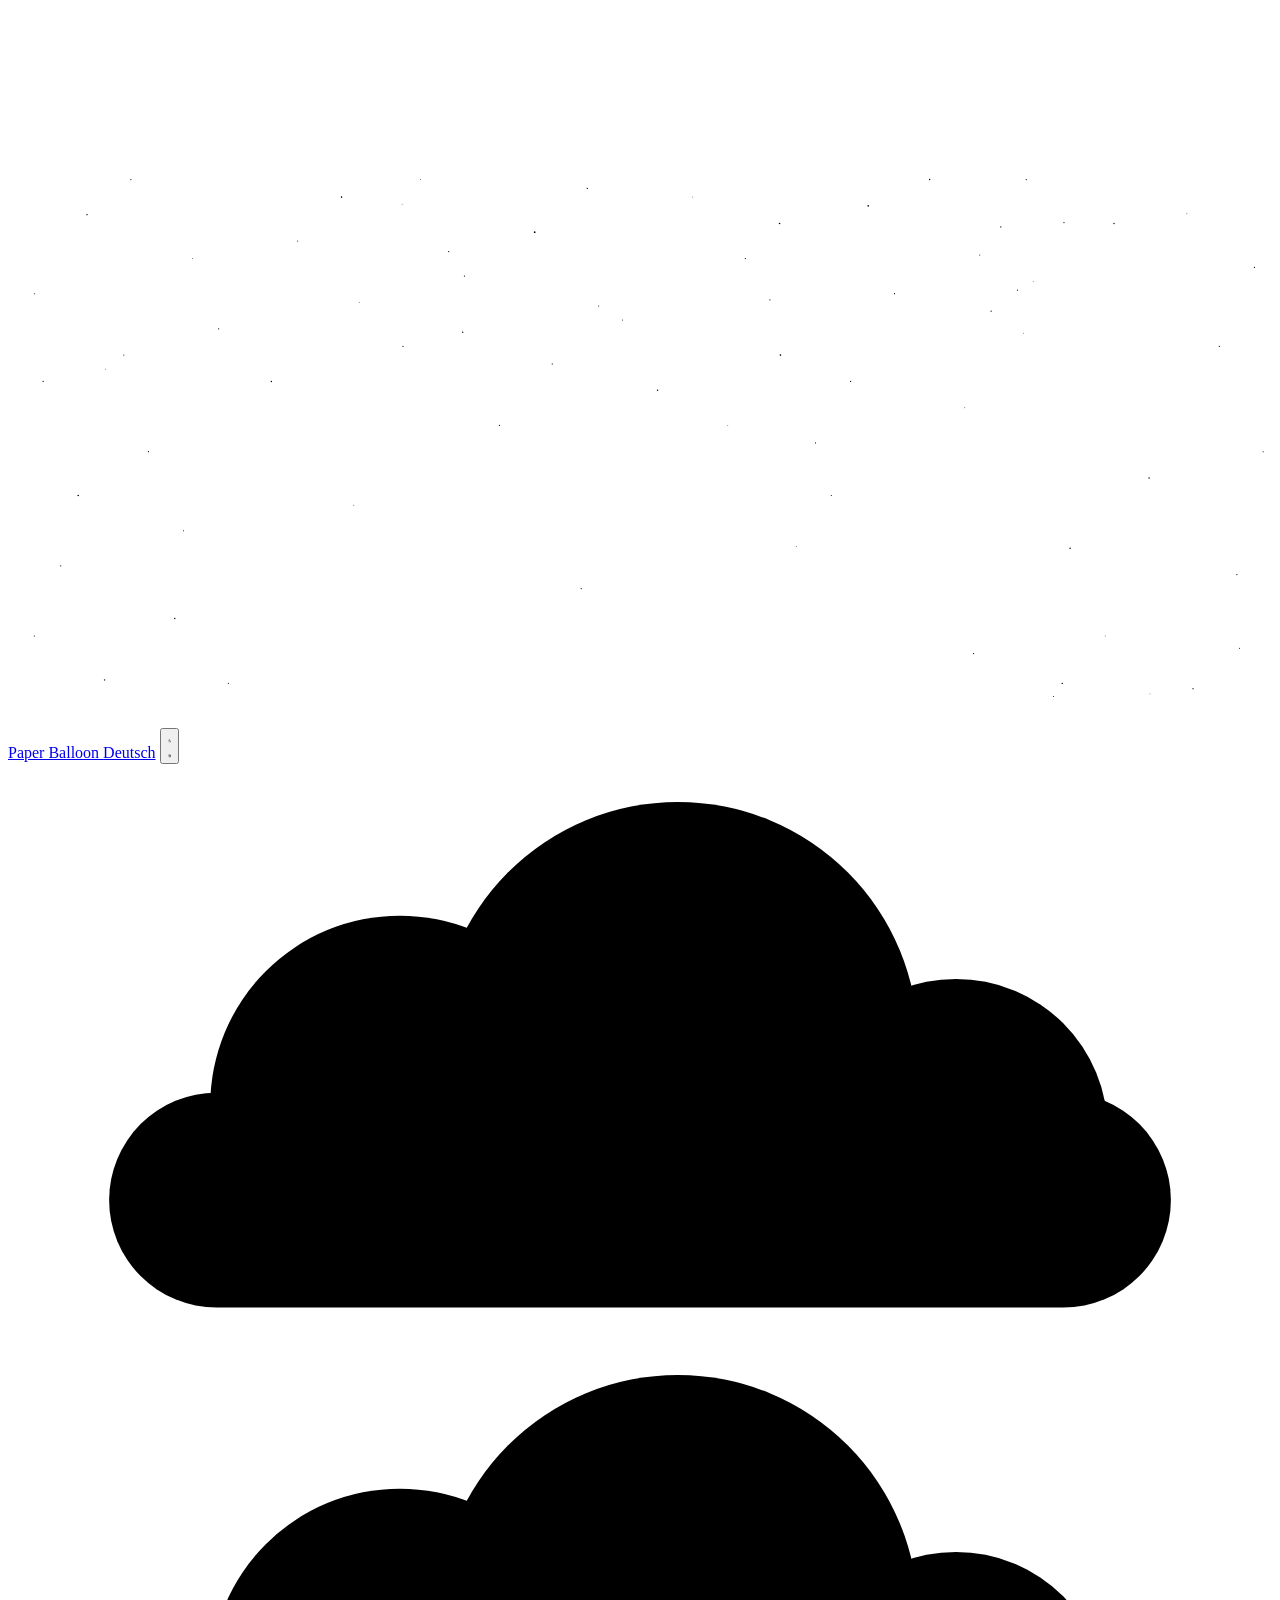
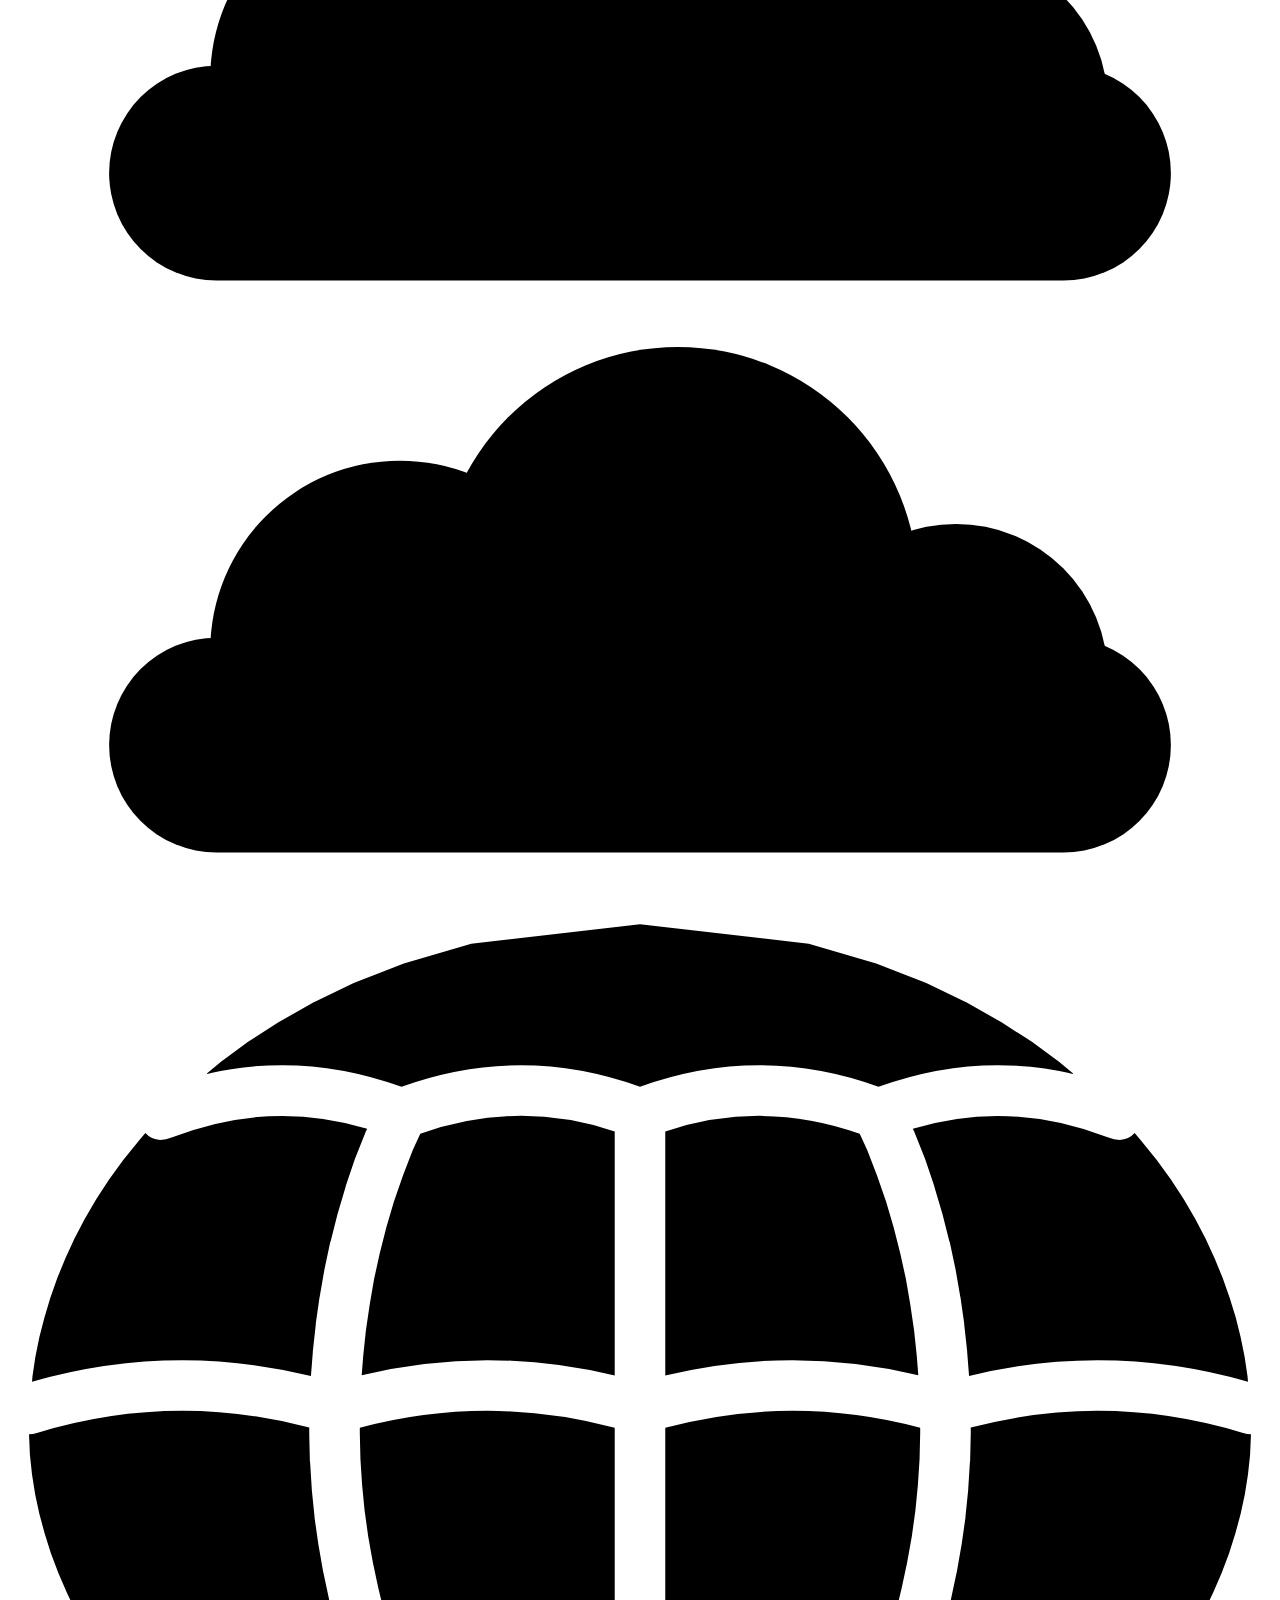
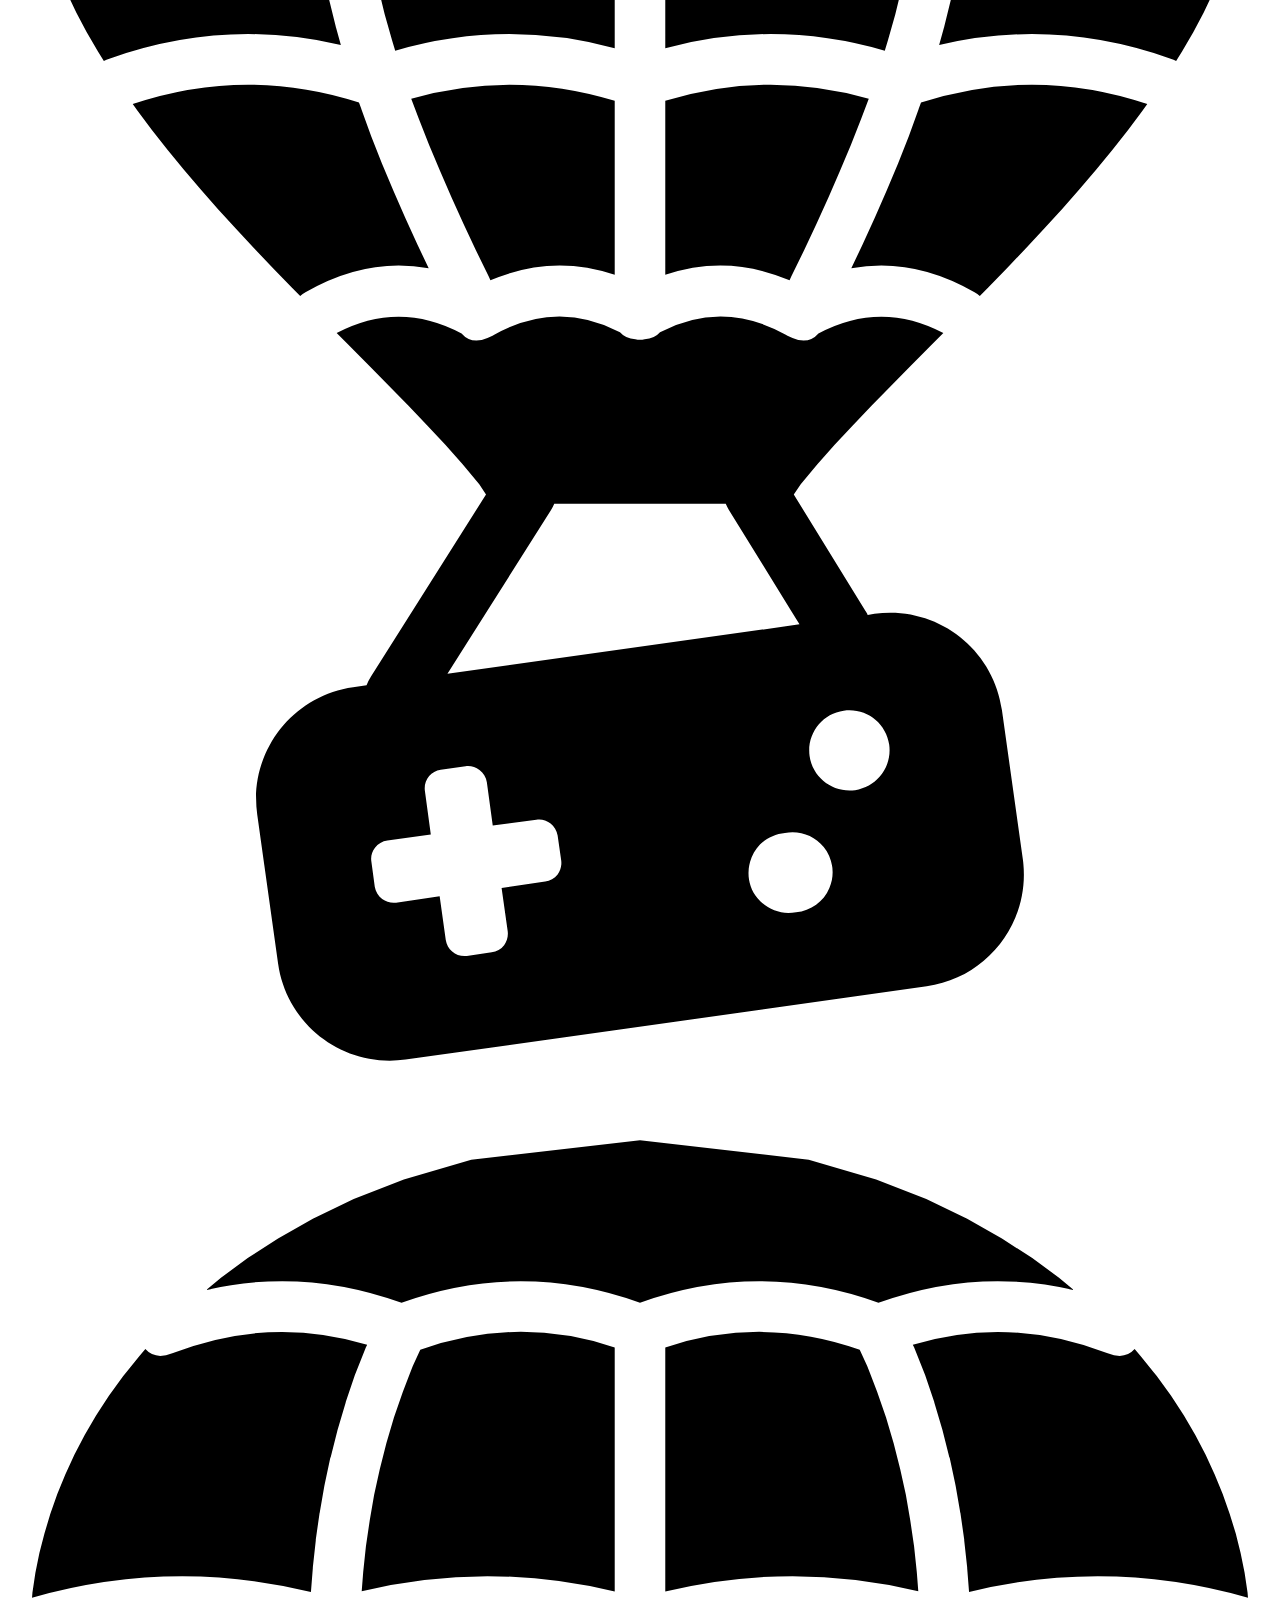
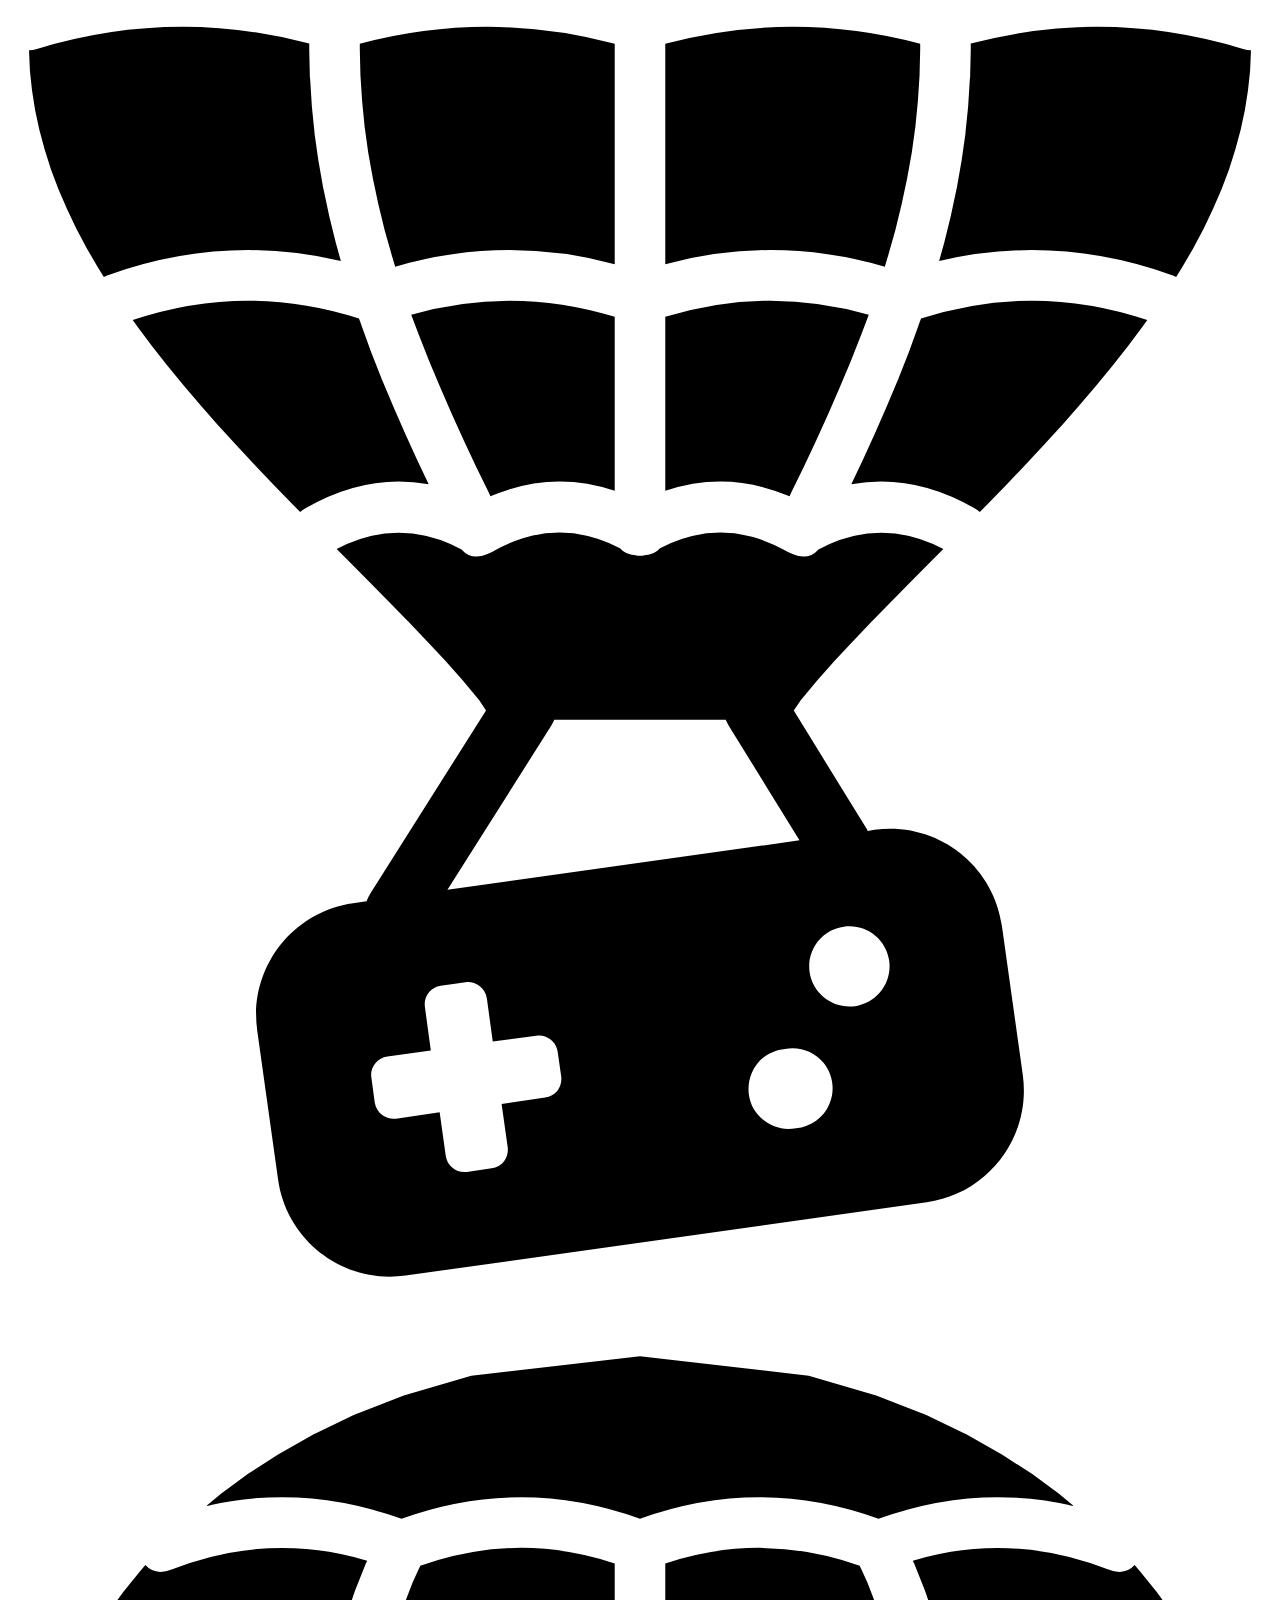
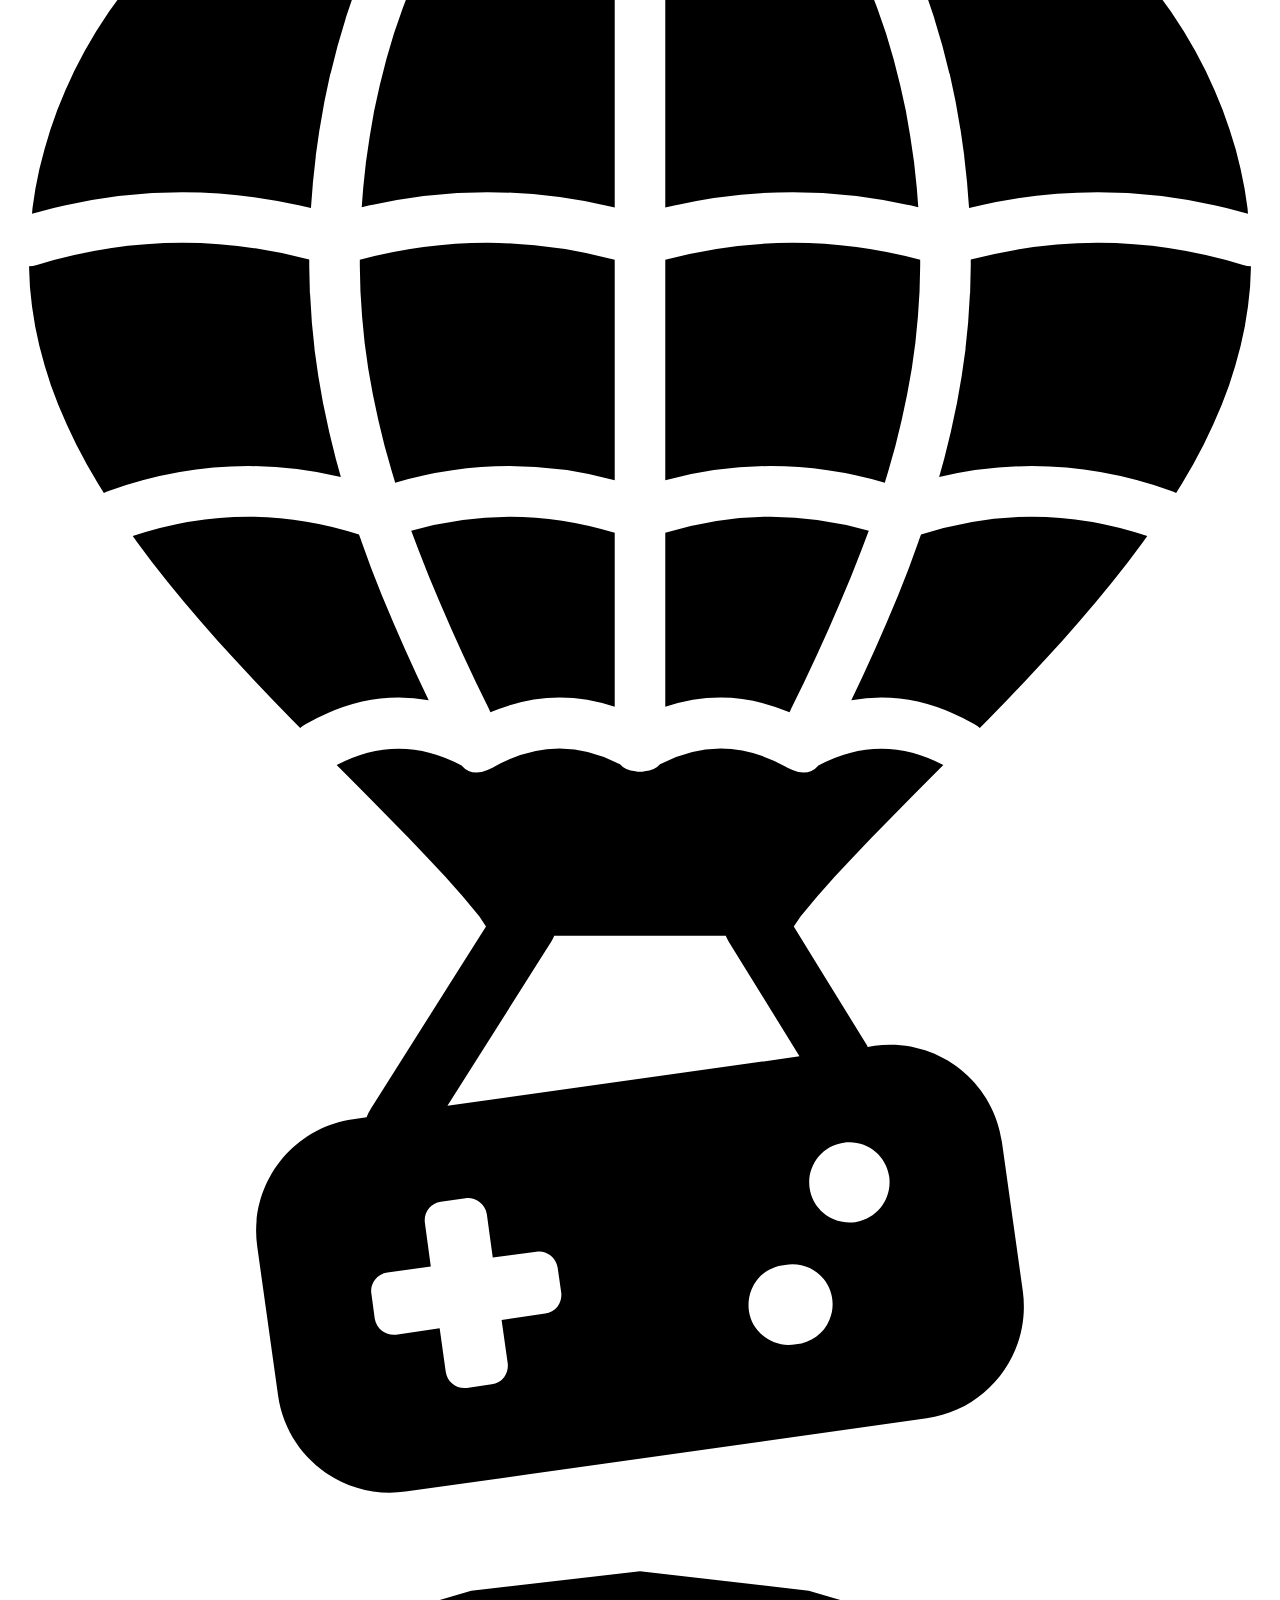
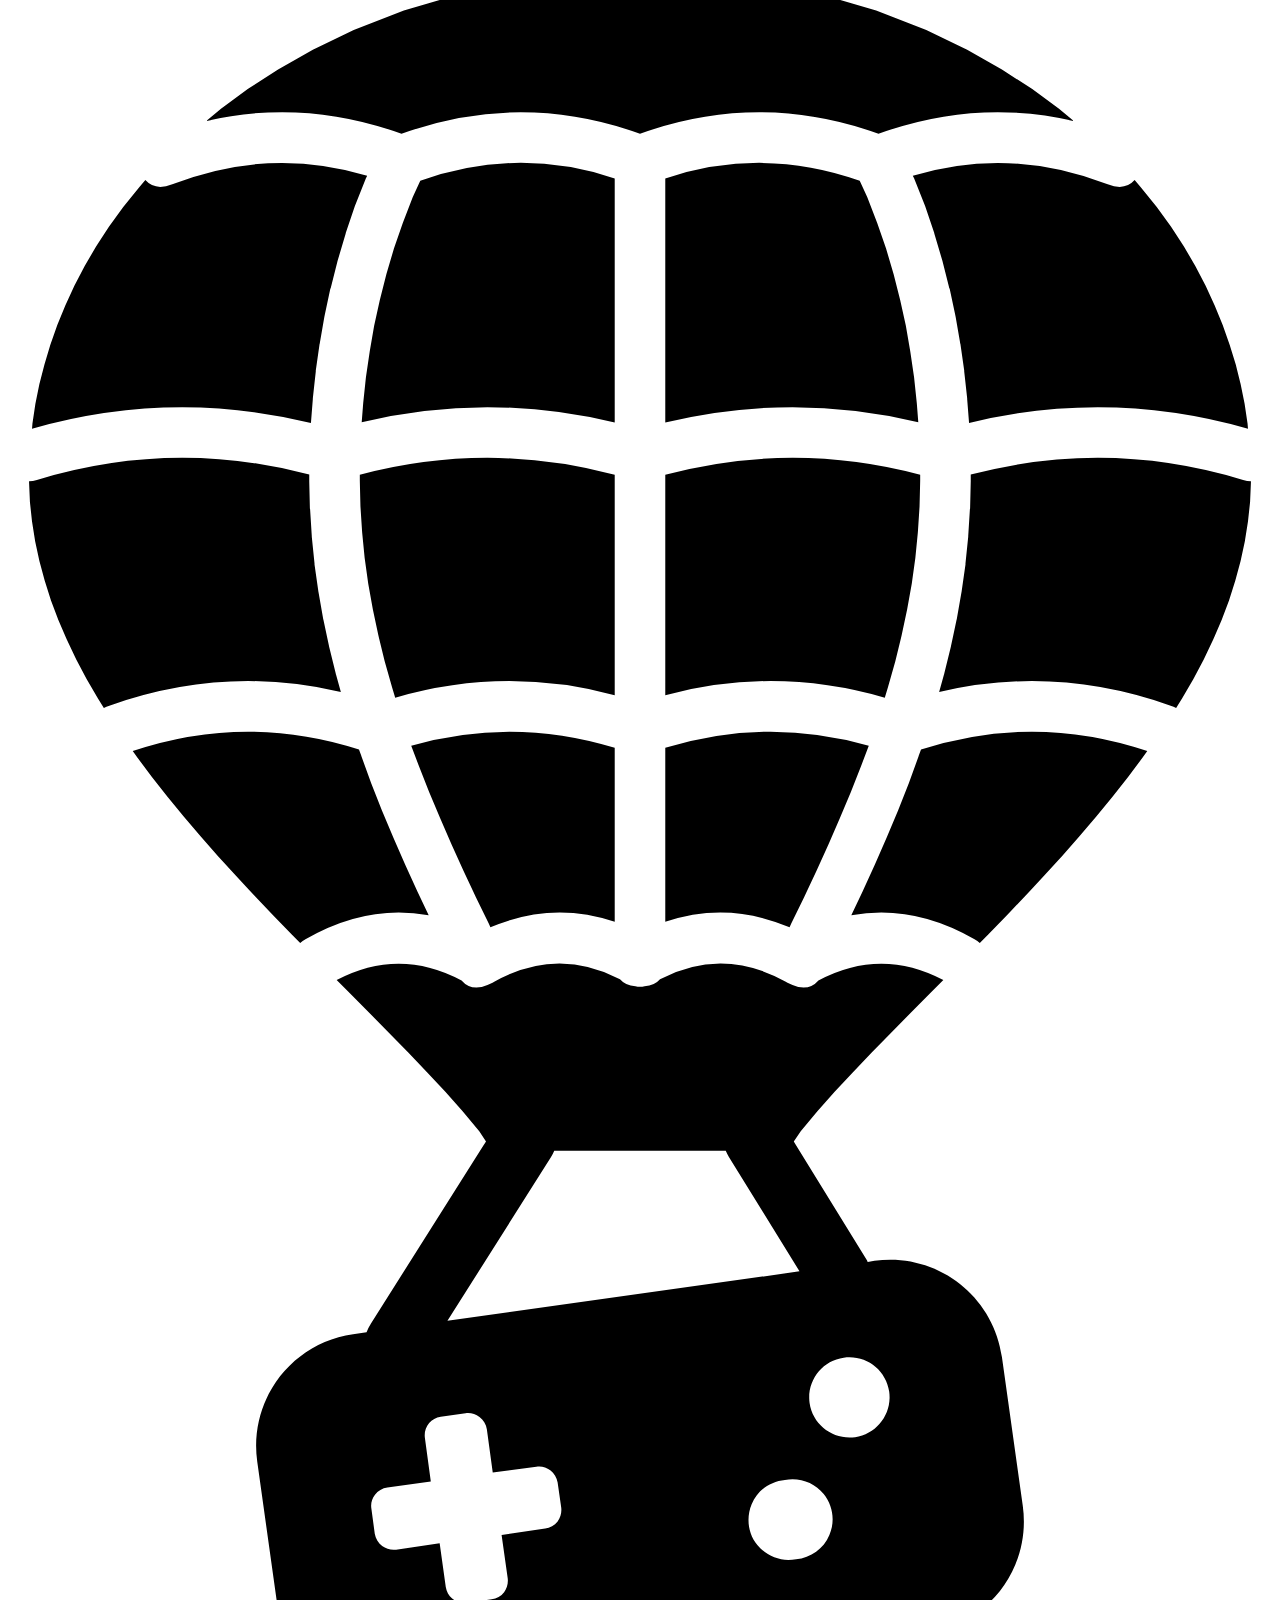
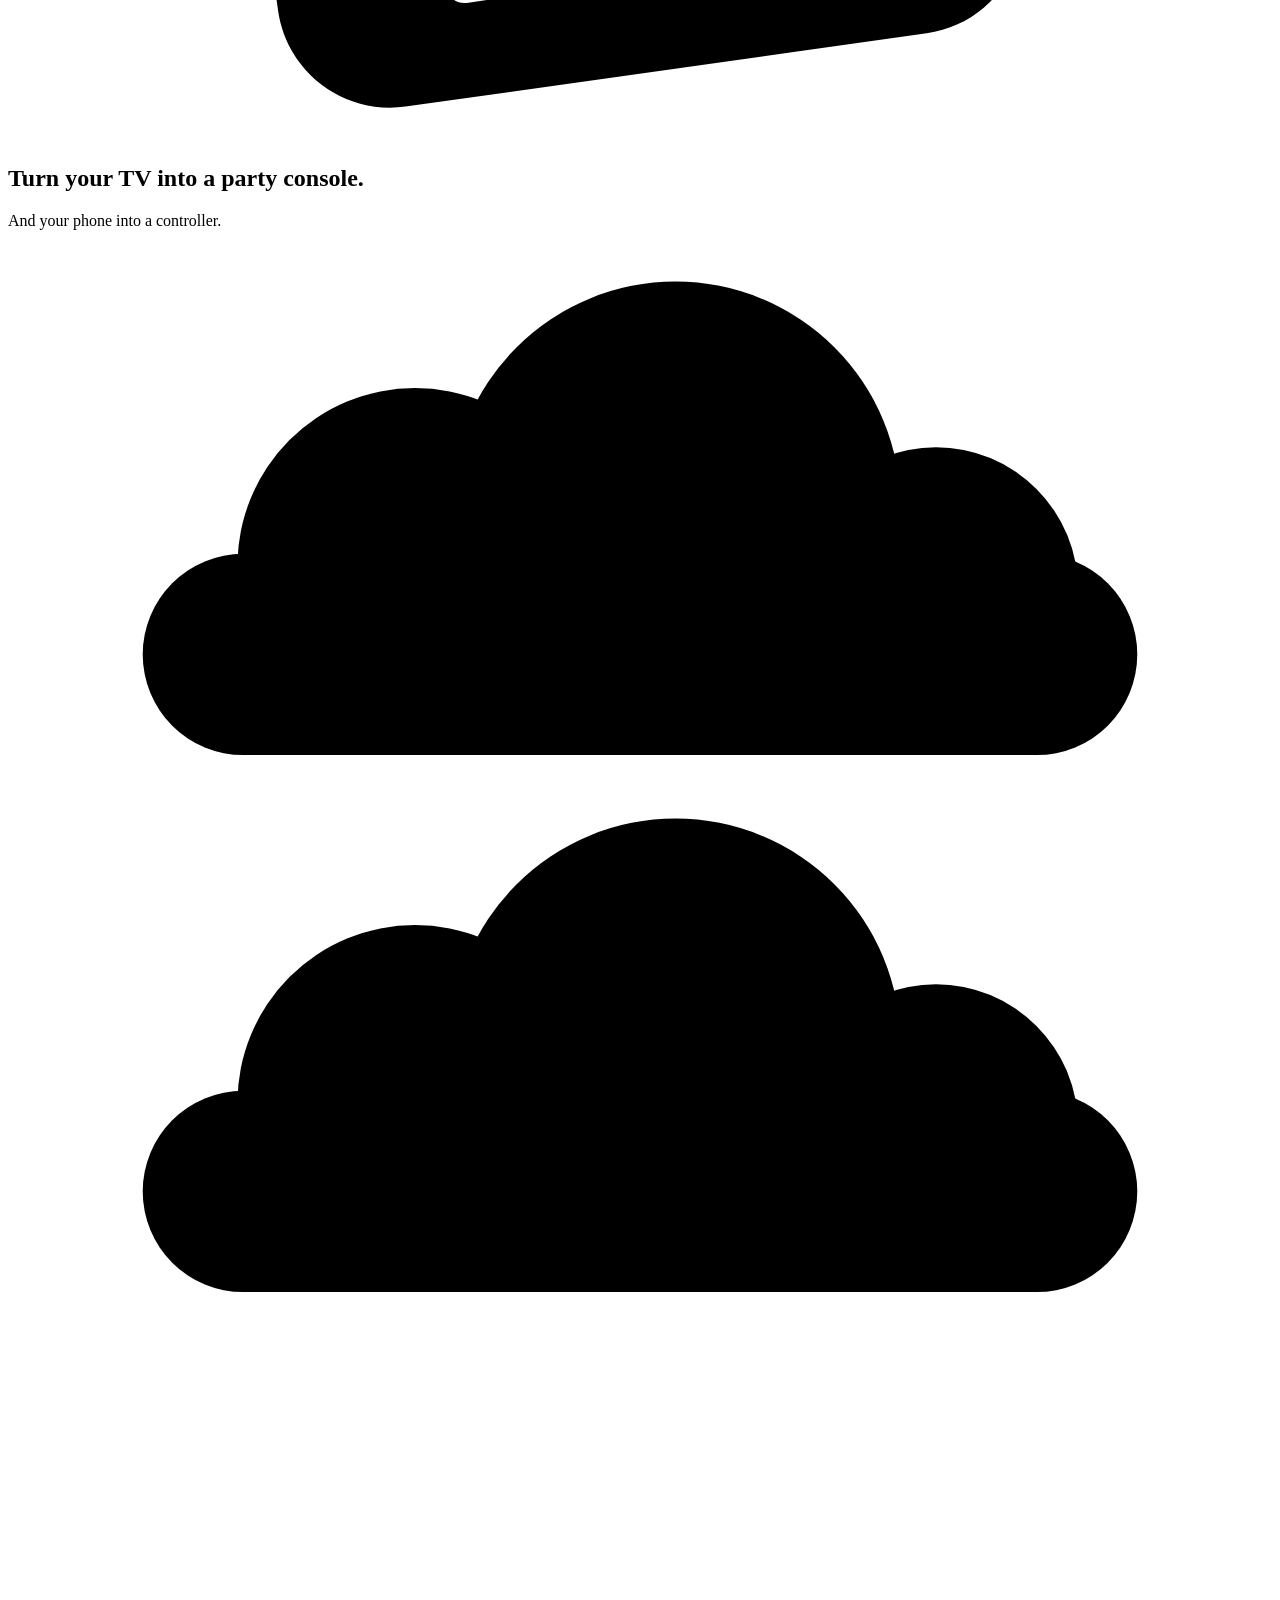
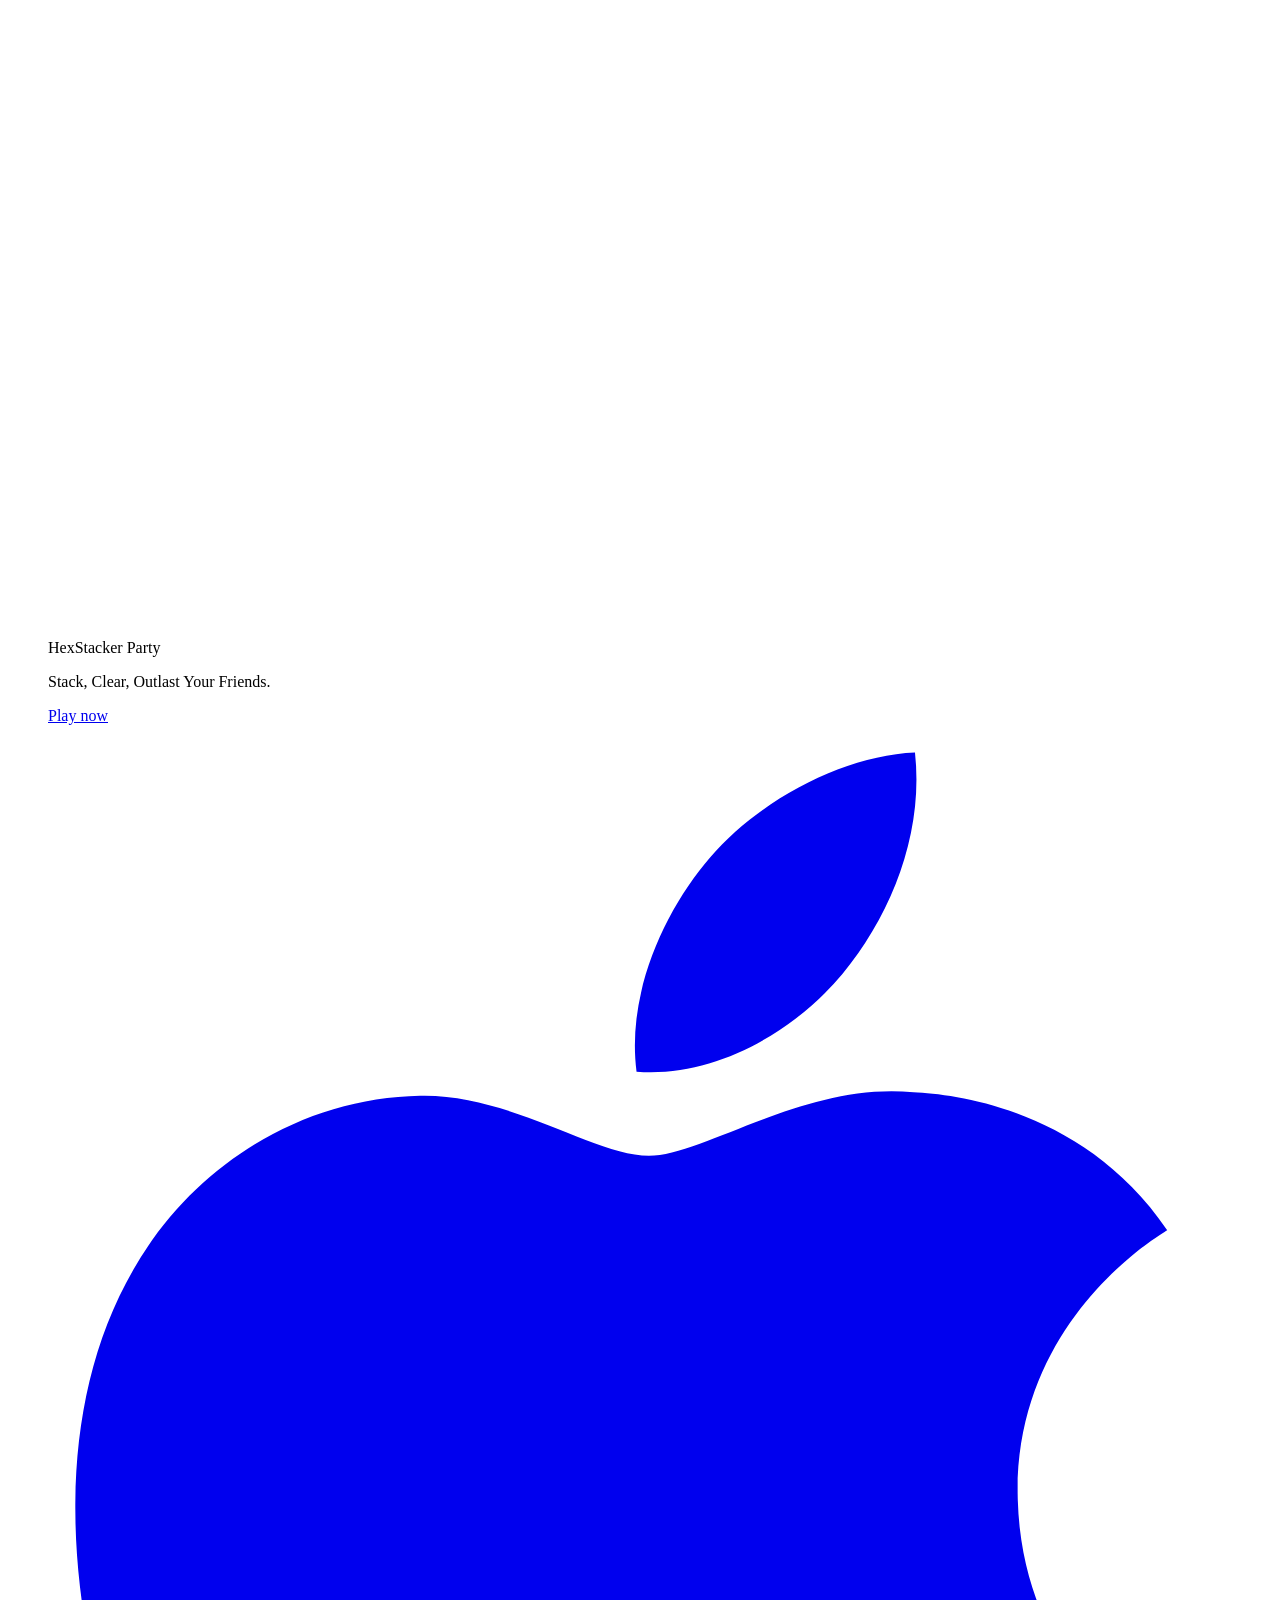
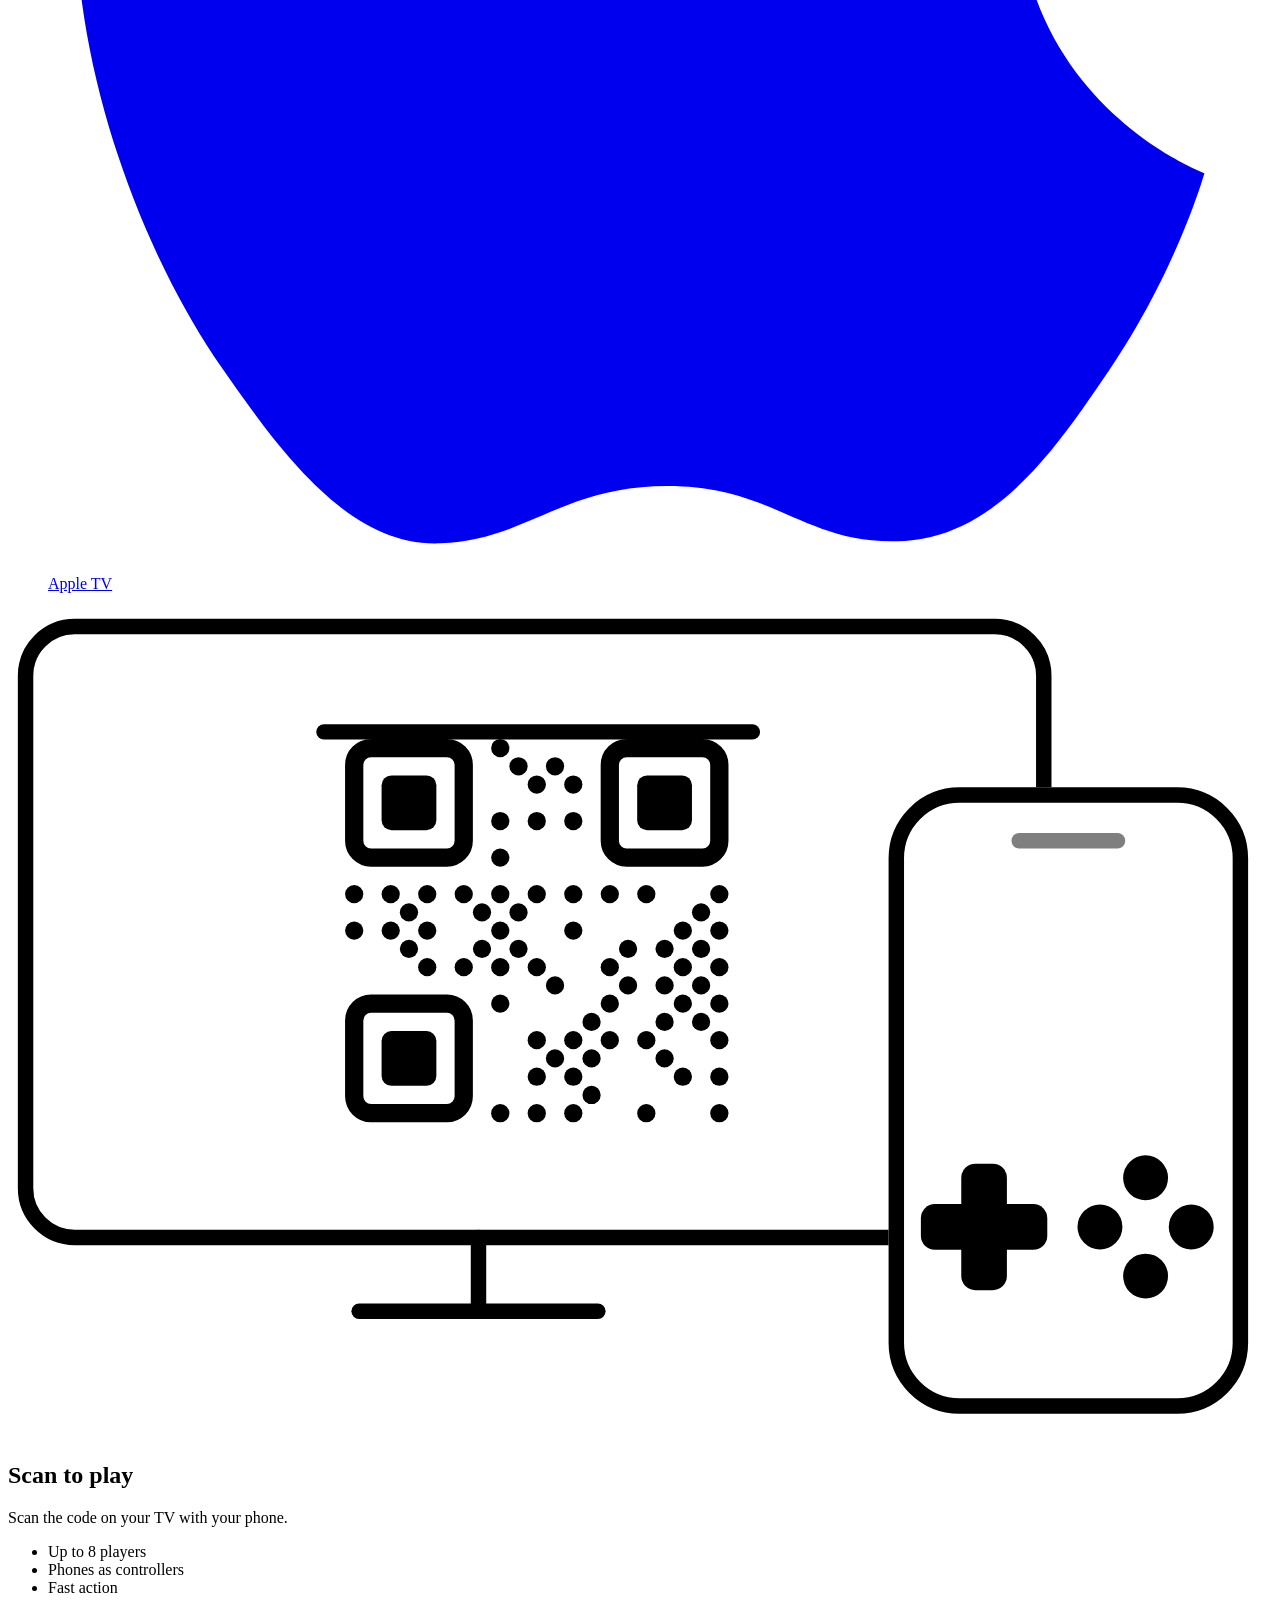
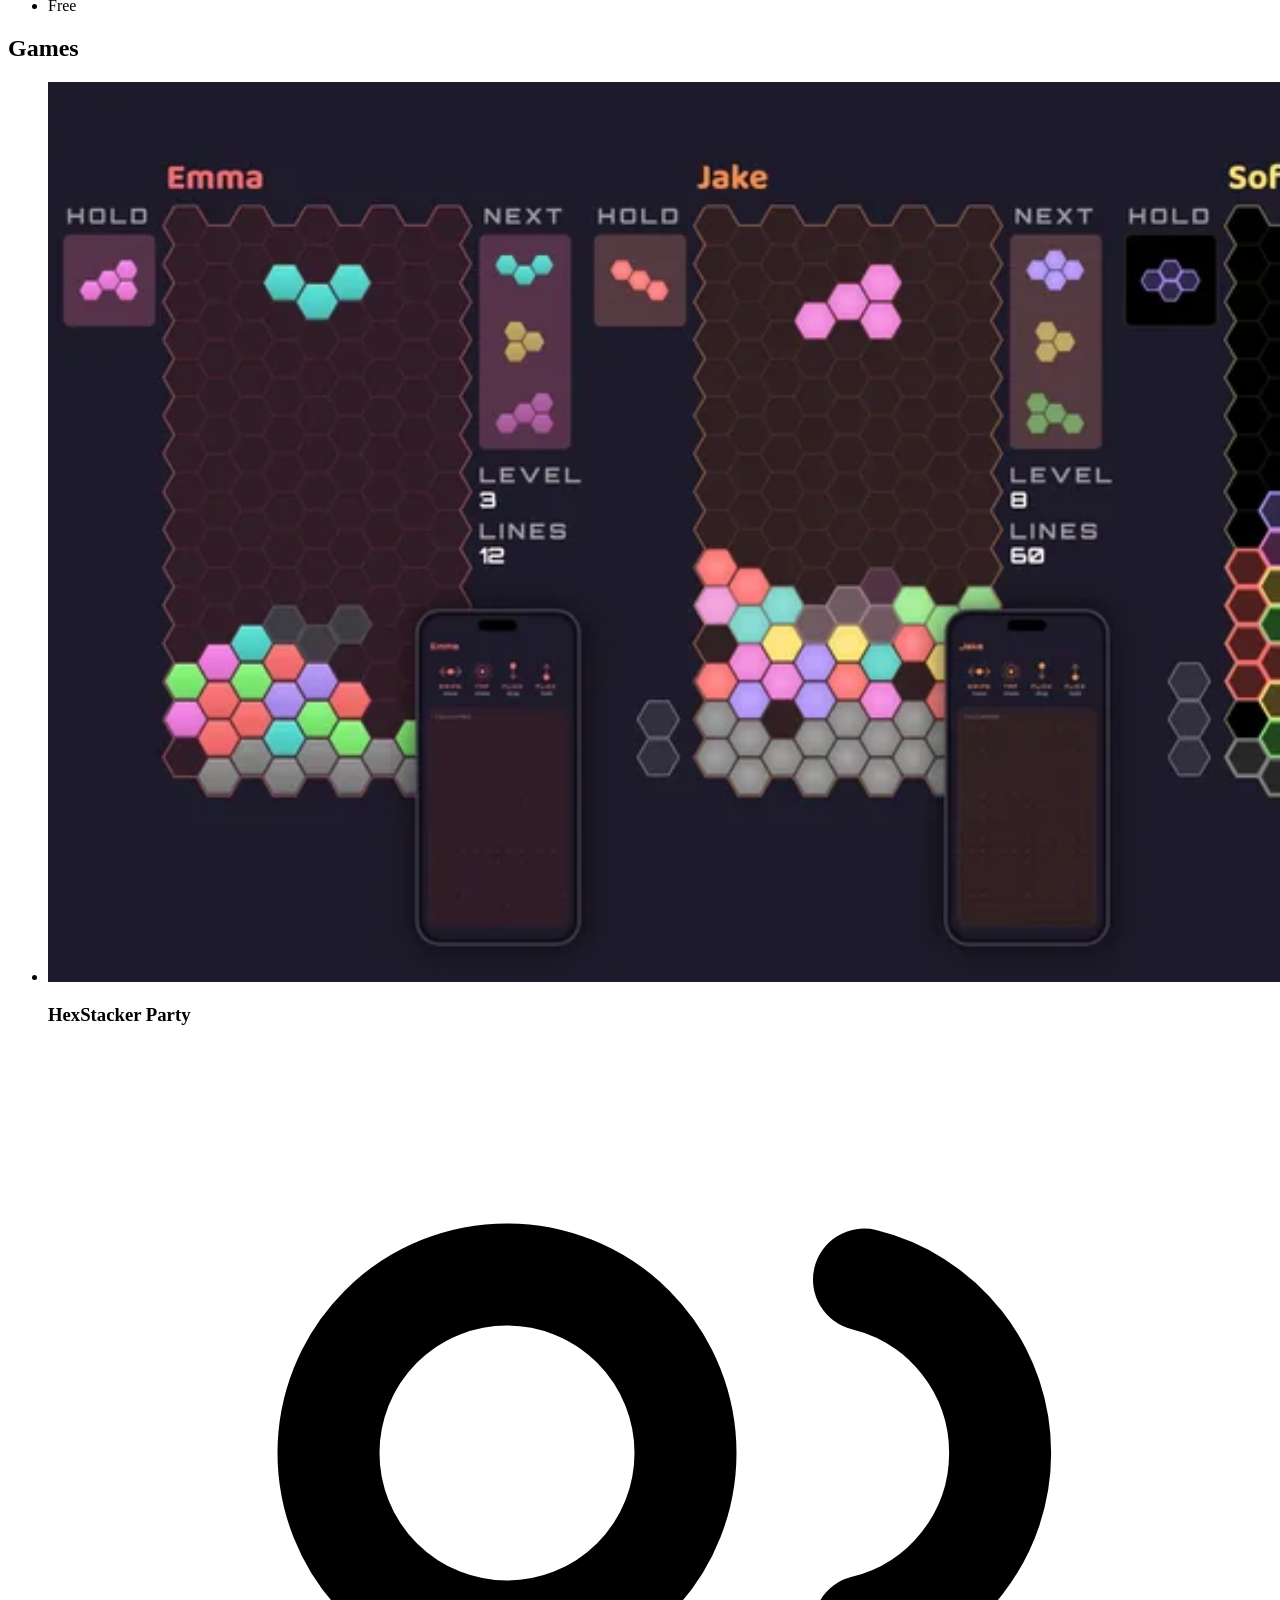
==== index.html @ db773624 "feat(tinytrack): v4 key art, icon and trailer Co-Authored-By: Claude Opus 5.5 <noreply@anthropic.com" ====
<!DOCTYPE html>
<html lang="en">
<head>
  <meta charset="UTF-8">
  <meta name="viewport" content="width=device-width, initial-scale=1.0, viewport-fit=cover">
  <meta name="theme-color" content="#E6DAF2" media="(prefers-color-scheme: light)">
  <meta name="theme-color" content="#0C0A12" media="(prefers-color-scheme: dark)">
  <title>Paper Balloon: party console for your TV</title>
  <meta name="description" content="Paper Balloon turns your TV into a party console. All you need to join is a phone: scan the code on the TV and play.">
  <link rel="canonical" href="https://paperballoon.games/">
  <link rel="alternate" hreflang="en" href="https://paperballoon.games/">
  <link rel="alternate" hreflang="de" href="https://paperballoon.games/de/">
  <link rel="alternate" hreflang="x-default" href="https://paperballoon.games/">
  <link rel="icon" href="/favicon.svg?v=6" type="image/svg+xml">
  <link rel="icon" href="/favicon.ico?v=6" sizes="16x16 32x32 48x48">
  <link rel="apple-touch-icon" href="/apple-touch-icon.png?v=6">
  <meta property="og:type" content="website">
  <meta property="og:title" content="Paper Balloon: party console for your TV">
  <meta property="og:description" content="Party games for the couch. Up to 8 phones, one TV.">
  <meta property="og:url" content="https://paperballoon.games/">
  <meta property="og:image" content="https://paperballoon.games/assets/artwork/hexstacker-16x9-v2.webp">
  <link rel="preload" href="/assets/fonts/outfit-latin-var.woff2" as="font" type="font/woff2" crossorigin>
  <link rel="stylesheet" href="/assets/theme.css?v=36">
  <link rel="stylesheet" href="/assets/site.css?v=22">
  <link rel="stylesheet" href="/assets/home.css?v=70">
  <script src="/assets/theme.js?v=15"></script>
</head>
<body>

  <section class="hero sky">
    <!-- Sky parts, used below and by the scan drawing: the balloon gradients,
         the launcher icon's balloon (favicon.svg's path, from the controller
         repo's tools/app_icon.py) and a cloud. -->
    <svg class="sky-defs" aria-hidden="true">
      <linearGradient id="g-sun" x1="0" y1="0" x2="0" y2="1"><stop class="g-sun-top" offset="0"/><stop class="g-sun-bottom" offset="1"/></linearGradient>
      <linearGradient id="g-sea" x1="0" y1="0" x2="0" y2="1"><stop class="g-sea-top" offset="0"/><stop class="g-sea-bottom" offset="1"/></linearGradient>
      <linearGradient id="g-gold" x1="0" y1="0" x2="0" y2="1"><stop class="g-gold-top" offset="0"/><stop class="g-gold-bottom" offset="1"/></linearGradient>
      <linearGradient id="g-dusk" x1="0" y1="0" x2="0" y2="1"><stop class="g-dusk-top" offset="0"/><stop class="g-dusk-bottom" offset="1"/></linearGradient>
      <symbol id="balloon" viewBox="20 6 60 86"><path d="M64.4 55.89 63.76 56.53 62.83 57.47 61.91 58.4 61 59.33 60.11 60.27 59.24 61.2 58.41 62.13 57.63 63.07 57.3 63.56 60.78 69.21Q60.79 69.24 60.81 69.27L61.13 69.22C64.06 68.81 66.77 70.85 67.18 73.78L68.17 80.85C68.58 83.78 66.54 86.49 63.61 86.9L38.87 90.38C35.94 90.79 33.23 88.75 32.82 85.82L31.83 78.75C31.42 75.82 33.46 73.11 36.38 72.7L37.02 72.61Q37.1 72.41 37.23 72.2L42.69 63.55L42.37 63.07L41.59 62.13L40.76 61.2L39.89 60.27L39 59.33L38.09 58.4L37.17 57.47L36.24 56.53L35.6 55.89Q38.56 54.33 41.53 55.91Q42 56.45 42.76 56.13Q42.84 56.1 42.92 56.06Q43 56.02 43.08 55.97Q46.07 54.31 49.05 55.85Q49.3 56.14 49.78 56.19Q50 56.24 50.22 56.19Q50.7 56.14 50.95 55.85Q53.93 54.31 56.92 55.97Q57 56.02 57.08 56.06Q57.16 56.1 57.24 56.13Q58 56.45 58.47 55.91Q61.44 54.33 64.4 55.89ZM50 8 58.01 8.93 61.21 9.87 63.59 10.8 65.53 11.73 67.18 12.67 68.62 13.6 69.89 14.53 70.59 15.11Q65.96 14.04 61.32 15.72Q55.66 13.68 50 15.72Q44.34 13.68 38.68 15.72Q34.04 14.04 29.41 15.11L30.11 14.53L31.38 13.6L32.82 12.67L34.47 11.73L36.41 10.8L38.79 9.87L41.99 8.93ZM73.48 17.92 73.78 18.27 74.53 19.2 75.21 20.13 75.82 21.07 76.36 22 76.85 22.93 77.28 23.87 77.66 24.8 77.99 25.73 78.28 26.67 78.51 27.6 78.7 28.53 78.84 29.47 78.86 29.72Q72.24 27.83 65.62 29.45L65.53 28.31Q65.53 28.29 65.53 28.27L65.39 27Q65.39 26.98 65.39 26.96L65.21 25.7Q65.2 25.68 65.2 25.66L64.98 24.39Q64.97 24.37 64.97 24.35L64.7 23.08Q64.69 23.06 64.68 23.04L64.36 21.77Q64.36 21.75 64.35 21.73L63.97 20.46Q63.97 20.43 63.96 20.41L63.53 19.14Q63.52 19.12 63.51 19.09L63.01 17.83Q63 17.8 62.98 17.77L62.95 17.71Q67.58 16.32 72.2 18.12Q73.02 18.44 73.48 17.92ZM21.14 29.72 21.16 29.47 21.3 28.53 21.49 27.6 21.73 26.67 22.01 25.73 22.34 24.8 22.72 23.87 23.15 22.93 23.64 22 24.18 21.07 24.79 20.13 25.47 19.2 26.22 18.27 26.52 17.92Q26.98 18.44 27.8 18.12Q32.42 16.32 37.05 17.71L37.02 17.77Q37 17.8 36.99 17.83L36.49 19.09Q36.48 19.12 36.47 19.14L36.04 20.41Q36.03 20.43 36.03 20.46L35.65 21.73Q35.64 21.75 35.64 21.77L35.32 23.04Q35.31 23.06 35.3 23.08L35.03 24.35Q35.03 24.37 35.02 24.39L34.8 25.66Q34.8 25.68 34.79 25.7L34.61 26.96Q34.61 26.98 34.61 27L34.47 28.27Q34.47 28.29 34.47 28.31L34.38 29.45Q27.76 27.83 21.14 29.72ZM24.81 42.87Q24.67 42.92 24.55 42.98L24.27 42.53L23.73 41.6L23.24 40.67L22.79 39.73L22.39 38.8L22.04 37.87L21.74 36.93L21.49 36L21.29 35.07L21.14 34.13L21.04 33.2L21 32.27L21 32.22Q21.18 32.21 21.37 32.15Q27.84 30.18 34.3 31.9L34.3 32.19Q34.3 32.21 34.3 32.23L34.33 33.5Q34.33 33.52 34.34 33.54L34.42 34.81Q34.42 34.83 34.42 34.85L34.55 36.12Q34.55 36.14 34.55 36.17L34.73 37.43Q34.73 37.45 34.74 37.48L34.96 38.74Q34.96 38.76 34.97 38.78L35.24 40.05Q35.24 40.07 35.25 40.09L35.56 41.35Q35.56 41.37 35.57 41.39L35.8 42.22Q30.3 40.92 24.81 42.87ZM79 32.22 79 32.27 78.96 33.2 78.86 34.13 78.71 35.07 78.51 36 78.26 36.93 77.96 37.87 77.61 38.8 77.21 39.73 76.76 40.67 76.27 41.6 75.73 42.53 75.45 42.98Q75.33 42.92 75.19 42.87Q69.7 40.92 64.2 42.22L64.43 41.39Q64.44 41.37 64.44 41.35L64.75 40.09Q64.76 40.07 64.76 40.05L65.03 38.78Q65.04 38.76 65.04 38.74L65.26 37.48Q65.27 37.45 65.27 37.43L65.45 36.17Q65.45 36.14 65.45 36.12L65.58 34.85Q65.58 34.83 65.58 34.81L65.66 33.54Q65.67 33.52 65.67 33.5L65.7 32.23Q65.7 32.21 65.7 32.19L65.7 31.9Q72.16 30.18 78.63 32.15Q78.82 32.21 79 32.22ZM39.57 17.95Q44.18 16.31 48.8 17.84V29.43Q42.8 27.98 36.79 29.41L36.86 28.51L36.99 27.28L37.17 26.06L37.38 24.83L37.65 23.61L37.96 22.39L38.32 21.17L38.74 19.95L39.21 18.73ZM51.2 17.84Q55.82 16.31 60.43 17.95L60.79 18.73L61.26 19.95L61.68 21.17L62.04 22.39L62.35 23.61L62.62 24.83L62.83 26.06L63.01 27.28L63.14 28.51L63.21 29.41Q57.2 27.98 51.2 29.43ZM63.3 31.91 63.3 32.19 63.27 33.41 63.19 34.63 63.07 35.86 62.9 37.08 62.68 38.3 62.42 39.53 62.12 40.76 61.77 41.99 61.62 42.49Q56.41 40.97 51.2 42.37V31.91Q57.25 30.3 63.3 31.91ZM38.38 42.49 38.23 41.99 37.88 40.76 37.58 39.53 37.32 38.3 37.1 37.08 36.93 35.86 36.81 34.63 36.73 33.41 36.7 32.19 36.7 31.91Q42.75 30.3 48.8 31.91V42.37Q43.59 40.97 38.38 42.49ZM57.57 69.72 54.22 64.29Q54.13 64.14 54.07 64H45.93Q45.87 64.15 45.77 64.3L40.86 72.07L57.57 69.72ZM74.08 45.02 73.86 45.33 73.16 46.27 72.42 47.2 71.66 48.13 70.86 49.07 70.04 50 69.19 50.93 68.32 51.87 67.43 52.8 66.53 53.73 66.13 54.13Q66.02 54.04 65.88 53.96Q62.96 52.28 60.03 52.82L60.56 51.7L61.15 50.41L61.71 49.13L62.25 47.84L62.76 46.55L63.22 45.28Q63.23 45.27 63.23 45.25L63.34 44.95Q68.71 43.22 74.08 45.02ZM34.12 53.96Q33.98 54.04 33.87 54.13L33.47 53.73L32.57 52.8L31.68 51.87L30.81 50.93L29.96 50L29.14 49.07L28.34 48.13L27.58 47.2L26.84 46.27L26.14 45.33L25.92 45.02Q31.29 43.22 36.66 44.95L36.77 45.25Q36.77 45.27 36.78 45.28L37.24 46.55L37.75 47.84L38.29 49.13L38.85 50.41L39.44 51.7L39.97 52.82Q37.04 52.28 34.12 53.96ZM48.8 53.13Q45.85 52.13 42.9 53.39L42.82 53.21L42.21 51.96L41.62 50.7L41.05 49.45L40.51 48.2L39.99 46.96L39.5 45.72L39.14 44.77Q43.97 43.39 48.8 44.87ZM60.86 44.77 60.5 45.72 60.01 46.96 59.49 48.2 58.95 49.45 58.38 50.7 57.79 51.96 57.18 53.21 57.1 53.39Q54.15 52.13 51.2 53.13V44.87Q56.03 43.39 60.86 44.77ZM40.54 76.62C40.05 76.69 39.72 77.14 39.79 77.63L40.07 79.69L38.01 79.98C37.77 80.01 37.56 80.14 37.42 80.33C37.27 80.52 37.21 80.75 37.25 80.99L37.41 82.17C37.45 82.4 37.57 82.61 37.76 82.76C37.95 82.9 38.19 82.96 38.42 82.93L40.49 82.63L40.78 84.7C40.85 85.18 41.3 85.52 41.78 85.46L42.96 85.29C43.19 85.26 43.41 85.14 43.55 84.95C43.69 84.76 43.75 84.52 43.72 84.29L43.43 82.23L45.5 81.93C45.73 81.9 45.94 81.78 46.09 81.59C46.23 81.4 46.29 81.16 46.26 80.93L46.09 79.74C46.05 79.51 45.93 79.3 45.74 79.16C45.55 79.01 45.31 78.95 45.08 78.99L43.01 79.27L42.73 77.22C42.7 76.98 42.57 76.77 42.38 76.63C42.19 76.48 41.95 76.42 41.72 76.45ZM56.88 79.62C56.18 79.68 55.57 80.13 55.3 80.77C55.03 81.42 55.13 82.17 55.57 82.71C56.02 83.26 56.72 83.52 57.41 83.38C58.11 83.32 58.72 82.88 58.99 82.23C59.27 81.58 59.16 80.84 58.72 80.29C58.28 79.74 57.57 79.49 56.88 79.62ZM59.67 73.82C58.63 73.96 57.91 74.93 58.05 75.97C58.2 77.01 59.16 77.73 60.21 77.59C61.25 77.44 61.97 76.48 61.83 75.44C61.68 74.39 60.72 73.67 59.67 73.82Z"/></symbol>
      <symbol id="cloud" viewBox="0 0 200 90" overflow="visible"><rect x="16" y="52" width="168" height="34" rx="17"/><circle cx="62" cy="54" r="30"/><circle cx="106" cy="44" r="38"/><circle cx="150" cy="58" r="24"/></symbol>
    </svg>
    <div class="stars-plane" aria-hidden="true"><svg class="stars" viewBox="0 0 1440 640" preserveAspectRatio="xMidYMid slice" aria-hidden="true"><g class="stars__field"><circle cx="520" cy="130" r="0.7"/><circle cx="1380" cy="210" r="0.7"/><circle cx="60" cy="460" r="0.7"/><circle cx="1350" cy="600" r="0.7"/><circle cx="210" cy="110" r="0.5"/><circle cx="450" cy="210" r="0.7"/><circle cx="780" cy="40" r="0.5"/><circle cx="1010" cy="150" r="0.7"/><circle cx="1160" cy="20" r="0.7"/><circle cx="200" cy="420" r="0.6"/><circle cx="620" cy="230" r="0.6"/><circle cx="673" cy="164" r="0.6"/><circle cx="1203" cy="69" r="0.7"/><circle cx="502" cy="102" r="0.7"/><circle cx="1301" cy="606" r="0.5"/><circle cx="1150" cy="146" r="0.6"/><circle cx="1157" cy="195" r="0.5"/><circle cx="1131" cy="74" r="0.7"/><circle cx="653" cy="486" r="0.7"/><circle cx="240" cy="190" r="0.7"/><circle cx="1120" cy="170" r="0.7"/><circle cx="160" cy="330" r="0.7"/><circle cx="1400" cy="470" r="0.7"/><circle cx="30" cy="150" r="0.6"/><circle cx="470" cy="20" r="0.5"/><circle cx="700" cy="180" r="0.6"/><circle cx="1250" cy="540" r="0.5"/><circle cx="1100" cy="560" r="0.7"/><circle cx="960" cy="250" r="0.7"/><circle cx="1343" cy="59" r="0.5"/><circle cx="449" cy="48" r="0.5"/><circle cx="1191" cy="609" r="0.6"/><circle cx="868" cy="157" r="0.7"/><circle cx="132" cy="220" r="0.6"/><circle cx="938" cy="380" r="0.6"/><circle cx="840" cy="110" r="0.7"/><circle cx="140" cy="20" r="0.7"/><circle cx="330" cy="90" r="0.6"/><circle cx="560" cy="300" r="0.7"/><circle cx="920" cy="320" r="0.6"/><circle cx="1090" cy="280" r="0.5"/><circle cx="40" cy="250" r="0.7"/><circle cx="1430" cy="330" r="0.6"/><circle cx="30" cy="540" r="0.7"/><circle cx="400" cy="160" r="0.5"/><circle cx="820" cy="300" r="0.5"/><circle cx="1107" cy="106" r="0.6"/><circle cx="898" cy="438" r="0.5"/><circle cx="1168" cy="136" r="0.5"/><circle cx="111" cy="236" r="0.5"/><circle cx="251" cy="594" r="0.6"/><circle cx="394" cy="391" r="0.5"/><circle cx="1403" cy="554" r="0.6"/><circle cx="518" cy="194" r="0.8"/><g class="stars__twinkle"><circle cx="90" cy="60" r="0.8"/><circle cx="980" cy="50" r="0.9"/><circle cx="600" cy="80" r="1"/><circle cx="1210" cy="440" r="0.8"/><circle cx="190" cy="520" r="0.8"/><circle cx="660" cy="30" r="0.8"/><circle cx="300" cy="250" r="0.8"/><circle cx="880" cy="220" r="0.9"/><circle cx="1050" cy="20" r="0.8"/><circle cx="1420" cy="120" r="0.8"/><circle cx="80" cy="380" r="0.9"/><circle cx="879" cy="70" r="0.9"/><circle cx="1201" cy="594" r="0.8"/><circle cx="380" cy="40" r="0.9"/><circle cx="1260" cy="70" r="0.8"/><circle cx="1300" cy="360" r="0.8"/><circle cx="110" cy="590" r="0.8"/><circle cx="740" cy="260" r="0.8"/></g></g></svg></div>
    <span class="shooting-star" aria-hidden="true"></span>
    <div class="wrap">
      <header class="topbar">
        <a class="brand" href="/">
          Paper Balloon
        </a>
        <a class="topbar__lang" href="/de/" data-lang-set="de" hreflang="de" lang="de">Deutsch</a>
        <button class="icon-btn theme-toggle" type="button" aria-label="Dark mode">
          <svg class="theme-toggle__moon" viewBox="0 0 24 24" fill="none" stroke="currentColor" stroke-width="2" stroke-linecap="round" stroke-linejoin="round" aria-hidden="true"><path d="M21 12.8A8.5 8.5 0 1 1 11.2 3a6.6 6.6 0 0 0 9.8 9.8Z"/></svg>
          <svg class="theme-toggle__sun" viewBox="0 0 24 24" fill="none" stroke="currentColor" stroke-width="2" stroke-linecap="round" aria-hidden="true"><circle cx="12" cy="12" r="4.4"/><path d="M12 2.5v2.2M12 19.3v2.2M2.5 12h2.2M19.3 12h2.2M5.3 5.3l1.6 1.6M17.1 17.1l1.6 1.6M18.7 5.3l-1.6 1.6M6.9 17.1l-1.6 1.6"/></svg>
        </button>
      </header>

      <!-- Offered to visitors whose browser prefers German, or who last chose
           German. Suggests, never redirects; dismissing it or choosing English
           (saved in localStorage) hides it. -->
      <aside class="langbar" id="langbar" lang="de" hidden>
        <svg class="langbar__globe" viewBox="0 0 24 24" fill="none" stroke="currentColor" stroke-width="2" stroke-linecap="round" stroke-linejoin="round" aria-hidden="true"><circle cx="12" cy="12" r="9.5"/><path d="M2.5 12h19"/><path d="M12 2.5c2.6 2.6 3.9 5.8 3.9 9.5s-1.3 6.9-3.9 9.5c-2.6-2.6-3.9-5.8-3.9-9.5s1.3-6.9 3.9-9.5z"/></svg>
        <span class="langbar__text">Diese Seite gibt es auch auf Deutsch.</span>
        <a class="btn btn--ghost langbar__accept" href="/de/" data-lang-set="de">Auf Deutsch anzeigen</a>
        <button class="icon-btn langbar__dismiss" type="button" aria-label="Schließen">
          <svg viewBox="0 0 24 24" fill="none" stroke="currentColor" stroke-width="2.4" stroke-linecap="round" aria-hidden="true"><path d="M6 6l12 12M18 6L6 18"/></svg>
        </button>
      </aside>

      <div class="hero__grid">
        <div class="hero__copy">
          <div class="sky-layer sky-layer--clouds">
            <div class="drift cloud cloud--1" aria-hidden="true"><svg viewBox="0 0 200 90"><use href="#cloud"/></svg></div>
            <div class="drift cloud cloud--2" aria-hidden="true"><svg viewBox="0 0 200 90"><use href="#cloud"/></svg></div>
            <div class="drift cloud cloud--3" aria-hidden="true"><svg viewBox="0 0 200 90"><use href="#cloud"/></svg></div>
          </div>
          <div class="sky-layer sky-layer--far">
            <div class="drift balloon balloon--gold" aria-hidden="true"><svg viewBox="20 6 60 86"><use href="#balloon" x="20" y="6" width="60" height="86"/></svg></div>
            <div class="drift balloon balloon--dusk" aria-hidden="true"><svg viewBox="20 6 60 86"><use href="#balloon" x="20" y="6" width="60" height="86"/></svg></div>
          </div>
          <div class="sky-layer sky-layer--near">
            <div class="drift balloon balloon--sun" aria-hidden="true"><svg viewBox="20 6 60 86"><use href="#balloon" x="20" y="6" width="60" height="86"/></svg></div>
            <div class="drift balloon balloon--sea" aria-hidden="true"><svg viewBox="20 6 60 86"><use href="#balloon" x="20" y="6" width="60" height="86"/></svg></div>
          </div>
          <h1>Turn your TV into <span>a party console.</span></h1>
          <p class="hero__lead">And your phone into a controller.</p>
        </div>
        <figure class="feature">
          <div class="tv">
            <div class="tv__screen">
              <div class="drift cloud cloud--4" aria-hidden="true"><svg viewBox="0 0 200 90"><use href="#cloud"/></svg></div>
              <div class="drift cloud cloud--5" aria-hidden="true"><svg viewBox="0 0 200 90"><use href="#cloud"/></svg></div>
              <img class="feature__poster" src="/assets/artwork/hexstacker-16x9-v2.webp"
                   srcset="/assets/artwork/hexstacker-16x9-v2-720.webp 720w, /assets/artwork/hexstacker-16x9-v2-960.webp 960w, /assets/artwork/hexstacker-16x9-v2-1280.webp 1280w, /assets/artwork/hexstacker-16x9-v2.webp 1920w"
                   sizes="(max-width: 560px) calc(100vw - 44px), (max-width: 1060px) calc(100vw - 100px), 960px"
                   alt="HexStacker Party key art" width="1600" height="900" fetchpriority="high">
            </div>
            <div class="tv__stand"></div>
          </div>
          <figcaption>
            <div>
              <p class="feature__name">HexStacker Party</p>
              <p class="feature__tagline">Stack, Clear, Outlast Your Friends.</p>
            </div>
            <div class="hero__ctas">
              <a class="btn btn--primary" href="https://hexstacker.com">Play now</a>
              <a class="btn btn--ghost" href="https://apps.apple.com/app/hexstacker-party/id6788876779"
                 aria-label="HexStacker Party on the Apple TV App Store"><svg viewBox="2.98 1.38 17.18 20.98" fill="currentColor" aria-hidden="true"><path d="M17.05 12.54c-.03-2.55 2.08-3.77 2.17-3.83-1.18-1.73-3.02-1.97-3.68-2-1.56-.16-3.05.92-3.84.92-.79 0-2.02-.9-3.32-.87-1.7.03-3.28.99-4.16 2.52-1.78 3.08-.45 7.63 1.28 10.13.85 1.22 1.85 2.6 3.17 2.55 1.28-.05 1.76-.83 3.3-.83 1.54 0 1.98.83 3.32.8 1.38-.02 2.25-1.24 3.08-2.47.97-1.42 1.37-2.8 1.39-2.87-.03-.01-2.67-1.02-2.71-4.05z"/><path d="M14.51 4.99c.7-.85 1.18-2.03 1.05-3.21-1.01.04-2.24.67-2.97 1.52-.65.75-1.22 1.96-1.07 3.11 1.13.09 2.28-.57 2.99-1.42z"/></svg>Apple&nbsp;TV</a>
            </div>
          </figcaption>
        </figure>
      </div>
    </div>
  </section>

  <main class="wrap">

    <section class="section" id="how" aria-labelledby="how-heading">
      <div class="how">
        <div class="how__top">
          <div class="how__art" aria-hidden="true">
            <!-- TV showing a placeholder QR (round dots on a 21 grid, thin finder
                 eyes: a drawing of a code, never a scannable one) with a portrait
                 phone as controller overlapping the TV corner. One SVG so the
                 composition can't drift. -->
            <svg viewBox="0 0 180 118" fill="none" stroke="currentColor" stroke-width="2.2" stroke-linejoin="round">
              <!-- The TV's outline stops at the phone's, so the phone needs no
                   fill and the panel behind may be see-through. -->
              <mask id="how-front" stroke="none"><rect width="180" height="118" fill="#FFFFFF"/><rect x="125.4" y="25.4" width="51.2" height="89.2" rx="10.1" fill="#000000"/></mask>
              <rect class="how__tv" x="2.5" y="2.5" width="145" height="87" rx="7" mask="url(#how-front)" pathLength="1"/>
              <path class="how__stand" d="M67 89.5v10" stroke-linecap="round" pathLength="1"/>
              <path class="how__stand" d="M50 100h34" stroke-linecap="round" pathLength="1"/>
            <g class="how__qr" fill="currentColor" stroke="none">
              <rect x="49.3" y="19.8" width="15.6" height="15.6" rx="2.4" fill="none" stroke="currentColor" stroke-width="2.6"/><rect x="53.2" y="23.7" width="7.8" height="7.8" rx="1.4"/>
              <rect x="85.7" y="19.8" width="15.6" height="15.6" rx="2.4" fill="none" stroke="currentColor" stroke-width="2.6"/><rect x="89.6" y="23.7" width="7.8" height="7.8" rx="1.4"/>
              <rect x="49.3" y="56.2" width="15.6" height="15.6" rx="2.4" fill="none" stroke="currentColor" stroke-width="2.6"/><rect x="53.2" y="60.1" width="7.8" height="7.8" rx="1.4"/>
              <circle cx="70.1" cy="19.8" r="1.3"/>
              <circle cx="72.7" cy="22.4" r="1.3"/><circle cx="77.9" cy="22.4" r="1.3"/>
              <circle cx="75.3" cy="25" r="1.3"/><circle cx="80.5" cy="25" r="1.3"/>
              <circle cx="70.1" cy="30.2" r="1.3"/><circle cx="75.3" cy="30.2" r="1.3"/><circle cx="80.5" cy="30.2" r="1.3"/>
              <circle cx="70.1" cy="35.4" r="1.3"/>
              <circle cx="49.3" cy="40.6" r="1.3"/><circle cx="54.5" cy="40.6" r="1.3"/><circle cx="59.7" cy="40.6" r="1.3"/><circle cx="64.9" cy="40.6" r="1.3"/><circle cx="70.1" cy="40.6" r="1.3"/><circle cx="75.3" cy="40.6" r="1.3"/><circle cx="80.5" cy="40.6" r="1.3"/><circle cx="85.7" cy="40.6" r="1.3"/><circle cx="90.9" cy="40.6" r="1.3"/><circle cx="101.3" cy="40.6" r="1.3"/>
              <circle cx="57.1" cy="43.2" r="1.3"/><circle cx="67.5" cy="43.2" r="1.3"/><circle cx="72.7" cy="43.2" r="1.3"/><circle cx="98.7" cy="43.2" r="1.3"/>
              <circle cx="49.3" cy="45.8" r="1.3"/><circle cx="54.5" cy="45.8" r="1.3"/><circle cx="59.7" cy="45.8" r="1.3"/><circle cx="70.1" cy="45.8" r="1.3"/><circle cx="80.5" cy="45.8" r="1.3"/><circle cx="96.1" cy="45.8" r="1.3"/><circle cx="101.3" cy="45.8" r="1.3"/>
              <circle cx="57.1" cy="48.4" r="1.3"/><circle cx="67.5" cy="48.4" r="1.3"/><circle cx="72.7" cy="48.4" r="1.3"/><circle cx="88.3" cy="48.4" r="1.3"/><circle cx="93.5" cy="48.4" r="1.3"/><circle cx="98.7" cy="48.4" r="1.3"/>
              <circle cx="59.7" cy="51" r="1.3"/><circle cx="64.9" cy="51" r="1.3"/><circle cx="70.1" cy="51" r="1.3"/><circle cx="75.3" cy="51" r="1.3"/><circle cx="85.7" cy="51" r="1.3"/><circle cx="96.1" cy="51" r="1.3"/><circle cx="101.3" cy="51" r="1.3"/>
              <circle cx="77.9" cy="53.6" r="1.3"/><circle cx="88.3" cy="53.6" r="1.3"/><circle cx="93.5" cy="53.6" r="1.3"/><circle cx="98.7" cy="53.6" r="1.3"/>
              <circle cx="70.1" cy="56.2" r="1.3"/><circle cx="85.7" cy="56.2" r="1.3"/><circle cx="96.1" cy="56.2" r="1.3"/><circle cx="101.3" cy="56.2" r="1.3"/>
              <circle cx="83.1" cy="58.8" r="1.3"/><circle cx="93.5" cy="58.8" r="1.3"/><circle cx="98.7" cy="58.8" r="1.3"/>
              <circle cx="75.3" cy="61.4" r="1.3"/><circle cx="80.5" cy="61.4" r="1.3"/><circle cx="85.7" cy="61.4" r="1.3"/><circle cx="90.9" cy="61.4" r="1.3"/><circle cx="101.3" cy="61.4" r="1.3"/>
              <circle cx="77.9" cy="64" r="1.3"/><circle cx="83.1" cy="64" r="1.3"/><circle cx="93.5" cy="64" r="1.3"/>
              <circle cx="75.3" cy="66.6" r="1.3"/><circle cx="80.5" cy="66.6" r="1.3"/><circle cx="96.1" cy="66.6" r="1.3"/><circle cx="101.3" cy="66.6" r="1.3"/>
              <circle cx="83.1" cy="69.2" r="1.3"/>
              <circle cx="70.1" cy="71.8" r="1.3"/><circle cx="75.3" cy="71.8" r="1.3"/><circle cx="80.5" cy="71.8" r="1.3"/><circle cx="90.9" cy="71.8" r="1.3"/><circle cx="101.3" cy="71.8" r="1.3"/>
            </g>
              <path class="how__scan" d="M45 17.5h61" stroke-linecap="round"/>
              <g transform="translate(124,24)">
                <rect class="how__phone" x="2.5" y="2.5" width="49" height="87" rx="9" pathLength="1"/>
                <path class="how__notch" d="M20 9h14" stroke-linecap="round" opacity="0.5"/>
                <g class="how__pad" fill="currentColor" stroke="none">
                  <rect x="11.75" y="55" width="6.5" height="18" rx="2"/>
                  <rect x="6" y="60.75" width="18" height="6.5" rx="2"/>
                  <circle class="how__btn how__btn--sun" cx="38" cy="57" r="3.2" fill="url(#g-sun)"/><circle class="how__btn how__btn--sea" cx="38" cy="71" r="3.2" fill="url(#g-sea)"/>
                  <circle class="how__btn how__btn--dusk" cx="31.5" cy="64" r="3.2" fill="url(#g-dusk)"/><circle class="how__btn how__btn--gold" cx="44.5" cy="64" r="3.2" fill="url(#g-gold)"/>
                </g>
              </g>
            </svg>
          </div>
          <div>
            <h2 id="how-heading">Scan to play</h2>
            <p class="how__lead">Scan the code on your TV with your phone.</p>
          </div>
        </div>
        <ul class="howfacts">
          <li>Up to 8 players</li>
          <li>Phones as controllers</li>
          <li>Fast action</li>
          <li>Free</li>
        </ul>
      </div>
    </section>

    <section class="section" id="games" aria-labelledby="games-heading">
      <div class="section__head">
        <h2 id="games-heading">Games</h2>
      </div>
      <ul class="games">

        <li class="game game--hexstacker">
          <img class="game__art" src="/assets/artwork/hexstacker-16x9-v2-960.webp"
               srcset="/assets/artwork/hexstacker-16x9-v2-720.webp 720w, /assets/artwork/hexstacker-16x9-v2-960.webp 960w, /assets/artwork/hexstacker-16x9-v2-1280.webp 1280w, /assets/artwork/hexstacker-16x9-v2.webp 1920w"
               sizes="(max-width: 960px) calc(100vw - 32px), 384px"
               alt="HexStacker Party key art" width="1600" height="900" loading="lazy">
          <div class="game__body">
            <div class="game__top"><div class="game__name"><h3>HexStacker Party</h3></div><span class="game__players"><svg viewBox="0 0 24 24" fill="none" stroke="currentColor" stroke-width="2" stroke-linecap="round" aria-hidden="true"><circle cx="9" cy="8" r="3.5"/><path d="M2.5 20c0-3.6 2.9-6.5 6.5-6.5s6.5 2.9 6.5 6.5"/><path d="M16 4.6a3.5 3.5 0 0 1 0 6.8"/><path d="M18 13.8c2.1.8 3.5 3 3.5 6.2"/></svg><span aria-label="1 to 8 players">1–8</span></span></div>
            <p>Stack, Clear, Outlast Your Friends.</p>
          </div>
          <div class="game__acts">
            <a class="btn btn--ghost game__act" href="https://hexstacker.com"><svg viewBox="0 0 24 24" fill="none" stroke="currentColor" stroke-width="2" stroke-linecap="round" stroke-linejoin="round" aria-hidden="true"><circle cx="12" cy="12" r="9.5"/><path d="M2.5 12h19"/><path d="M12 2.5c2.6 2.6 3.9 5.8 3.9 9.5s-1.3 6.9-3.9 9.5c-2.6-2.6-3.9-5.8-3.9-9.5s1.3-6.9 3.9-9.5z"/></svg>Play in browser</a>
            <a class="btn btn--ghost game__act" href="https://apps.apple.com/app/hexstacker-party/id6788876779"><svg viewBox="2.98 1.38 17.18 20.98" fill="currentColor" aria-hidden="true"><path d="M17.05 12.54c-.03-2.55 2.08-3.77 2.17-3.83-1.18-1.73-3.02-1.97-3.68-2-1.56-.16-3.05.92-3.84.92-.79 0-2.02-.9-3.32-.87-1.7.03-3.28.99-4.16 2.52-1.78 3.08-.45 7.63 1.28 10.13.85 1.22 1.85 2.6 3.17 2.55 1.28-.05 1.76-.83 3.3-.83 1.54 0 1.98.83 3.32.8 1.38-.02 2.25-1.24 3.08-2.47.97-1.42 1.37-2.8 1.39-2.87-.03-.01-2.67-1.02-2.71-4.05z"/><path d="M14.51 4.99c.7-.85 1.18-2.03 1.05-3.21-1.01.04-2.24.67-2.97 1.52-.65.75-1.22 1.96-1.07 3.11 1.13.09 2.28-.57 2.99-1.42z"/></svg>Apple TV</a>
          </div>
        </li>

        <li class="game game--tinytrack">
          <img class="game__art" src="/assets/artwork/tinytrack-16x9-v4-960.webp"
               srcset="/assets/artwork/tinytrack-16x9-v4-720.webp 720w, /assets/artwork/tinytrack-16x9-v4-960.webp 960w, /assets/artwork/tinytrack-16x9-v4-1280.webp 1280w, /assets/artwork/tinytrack-16x9-v4.webp 1920w"
               sizes="(max-width: 960px) calc(100vw - 32px), 384px"
               alt="Tiny Track key art" width="1600" height="900" loading="lazy">
          <div class="game__body">
            <div class="game__top"><div class="game__name"><h3>Tiny Track</h3><span class="tag tag--beta">Beta</span></div><span class="game__players"><svg viewBox="0 0 24 24" fill="none" stroke="currentColor" stroke-width="2" stroke-linecap="round" aria-hidden="true"><circle cx="9" cy="8" r="3.5"/><path d="M2.5 20c0-3.6 2.9-6.5 6.5-6.5s6.5 2.9 6.5 6.5"/><path d="M16 4.6a3.5 3.5 0 0 1 0 6.8"/><path d="M18 13.8c2.1.8 3.5 3 3.5 6.2"/></svg><span aria-label="1 to 4 players">1–4</span></span></div>
            <p>Low-poly kart racing for the couch. Rough edges included.</p>
          </div>
          <div class="game__acts">
            <a class="btn btn--ghost game__act" href="https://tinytrack.paperballoon.games"><svg viewBox="0 0 24 24" fill="none" stroke="currentColor" stroke-width="2" stroke-linecap="round" stroke-linejoin="round" aria-hidden="true"><circle cx="12" cy="12" r="9.5"/><path d="M2.5 12h19"/><path d="M12 2.5c2.6 2.6 3.9 5.8 3.9 9.5s-1.3 6.9-3.9 9.5c-2.6-2.6-3.9-5.8-3.9-9.5s1.3-6.9 3.9-9.5z"/></svg>Play in browser</a>
          </div>
        </li>

        <li class="game game--powder">
          <img class="game__art" src="/assets/artwork/powder-16x9-960.webp"
               srcset="/assets/artwork/powder-16x9-720.webp 720w, /assets/artwork/powder-16x9-960.webp 960w, /assets/artwork/powder-16x9-1280.webp 1280w, /assets/artwork/powder-16x9.webp 1920w"
               sizes="(max-width: 960px) calc(100vw - 32px), 384px"
               alt="Powder key art" width="1600" height="900" loading="lazy">
          <div class="game__body">
            <div class="game__top"><div class="game__name"><h3>Powder</h3><span class="tag tag--soon">Coming soon</span></div><span class="game__players"><svg viewBox="0 0 24 24" fill="none" stroke="currentColor" stroke-width="2" stroke-linecap="round" aria-hidden="true"><circle cx="9" cy="8" r="3.5"/><path d="M2.5 20c0-3.6 2.9-6.5 6.5-6.5s6.5 2.9 6.5 6.5"/><path d="M16 4.6a3.5 3.5 0 0 1 0 6.8"/><path d="M18 13.8c2.1.8 3.5 3 3.5 6.2"/></svg><span aria-label="1 to 4 players">1–4</span></span></div>
            <p>Low-poly downhill skiing.</p>
          </div>
        </li>

      </ul>
    </section>

  </main>

  <footer class="footer footer--home">
    <div class="wrap">
      <div class="footer__top">
        <div>
          <a class="brand" href="/">
            Paper Balloon
          </a>
        </div>
        <nav class="footer__links" aria-label="Footer">
          <a href="mailto:info@paperballoon.games">info@paperballoon.games</a>
          <a href="/en/privacy">Privacy</a>
          <a href="/en/imprint">Imprint</a>
        </nav>
      </div>
      <div class="footer__base">© 2026 Paper Balloon · Tim Vogel</div>
    </div>
  </footer>

  <script src="/assets/lang.js?v=4"></script>
  <script src="/assets/home.js?v=4" defer></script>
</body>
</html>
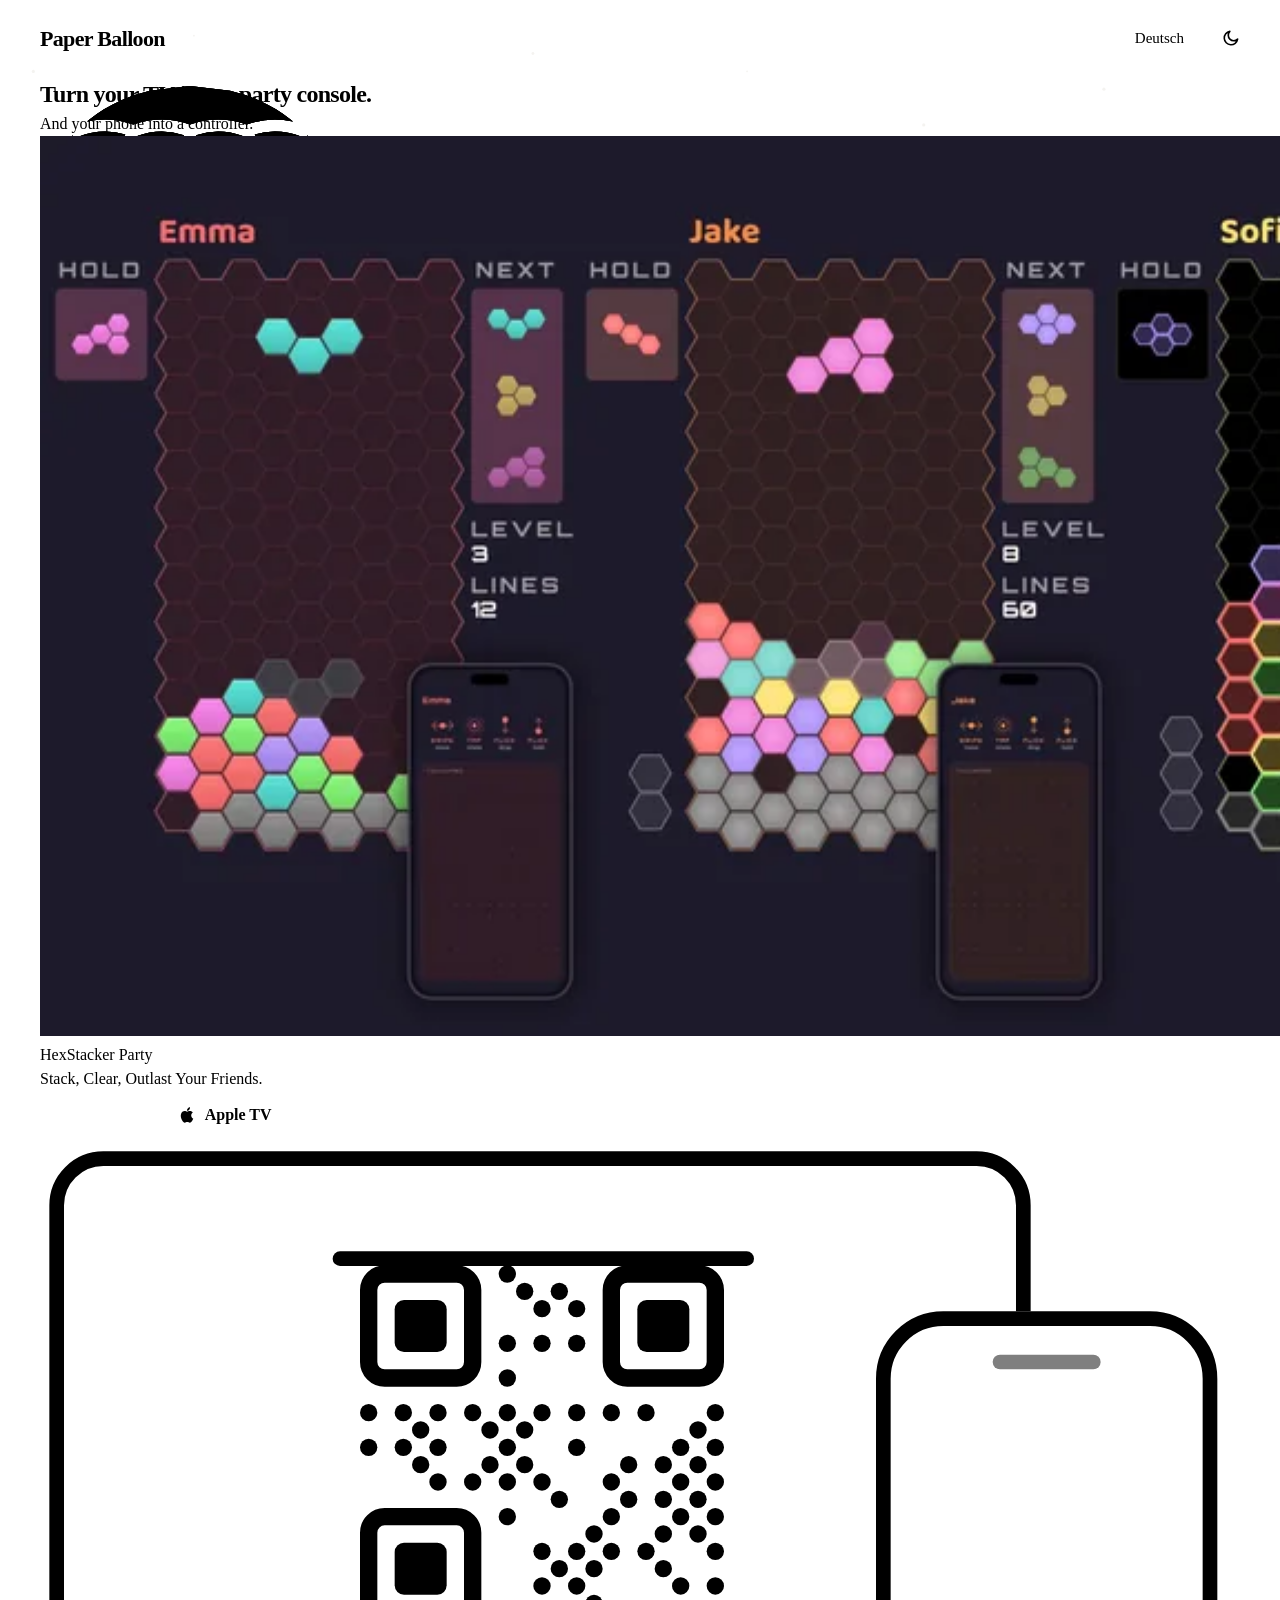
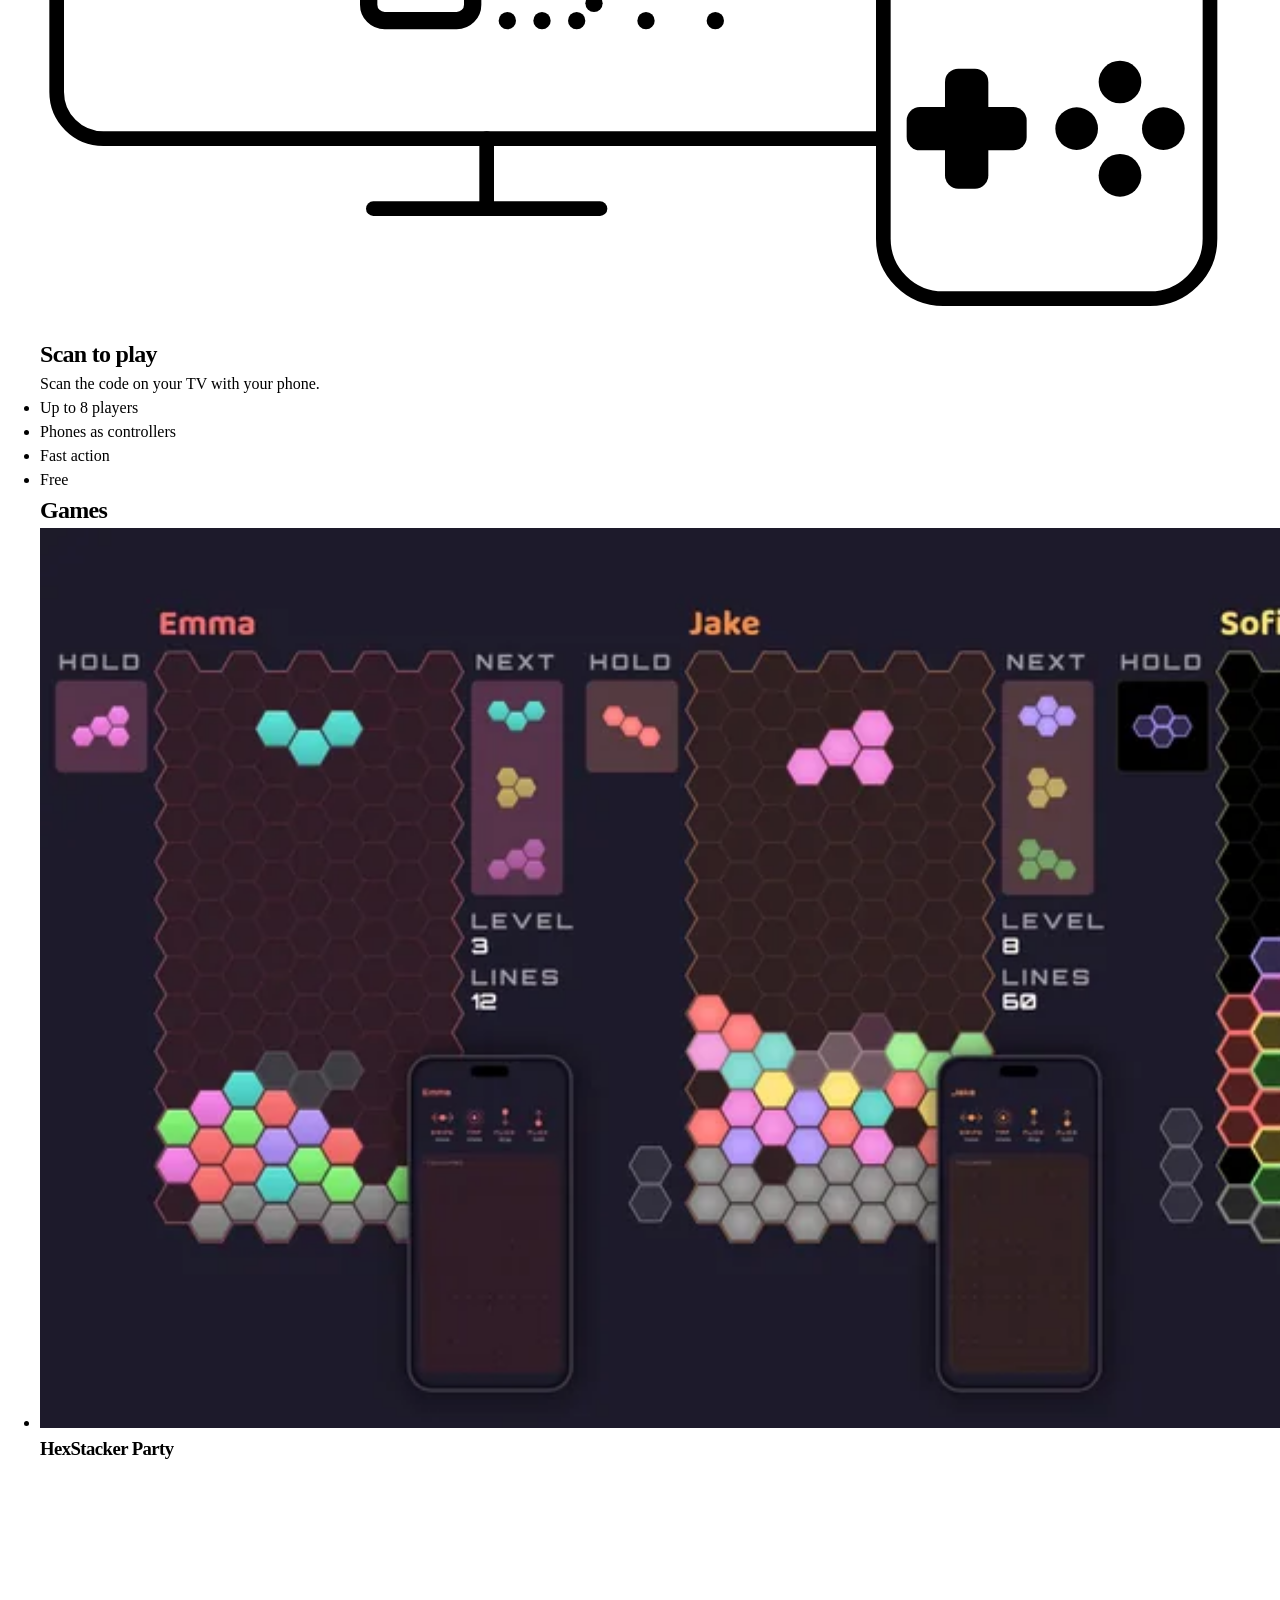
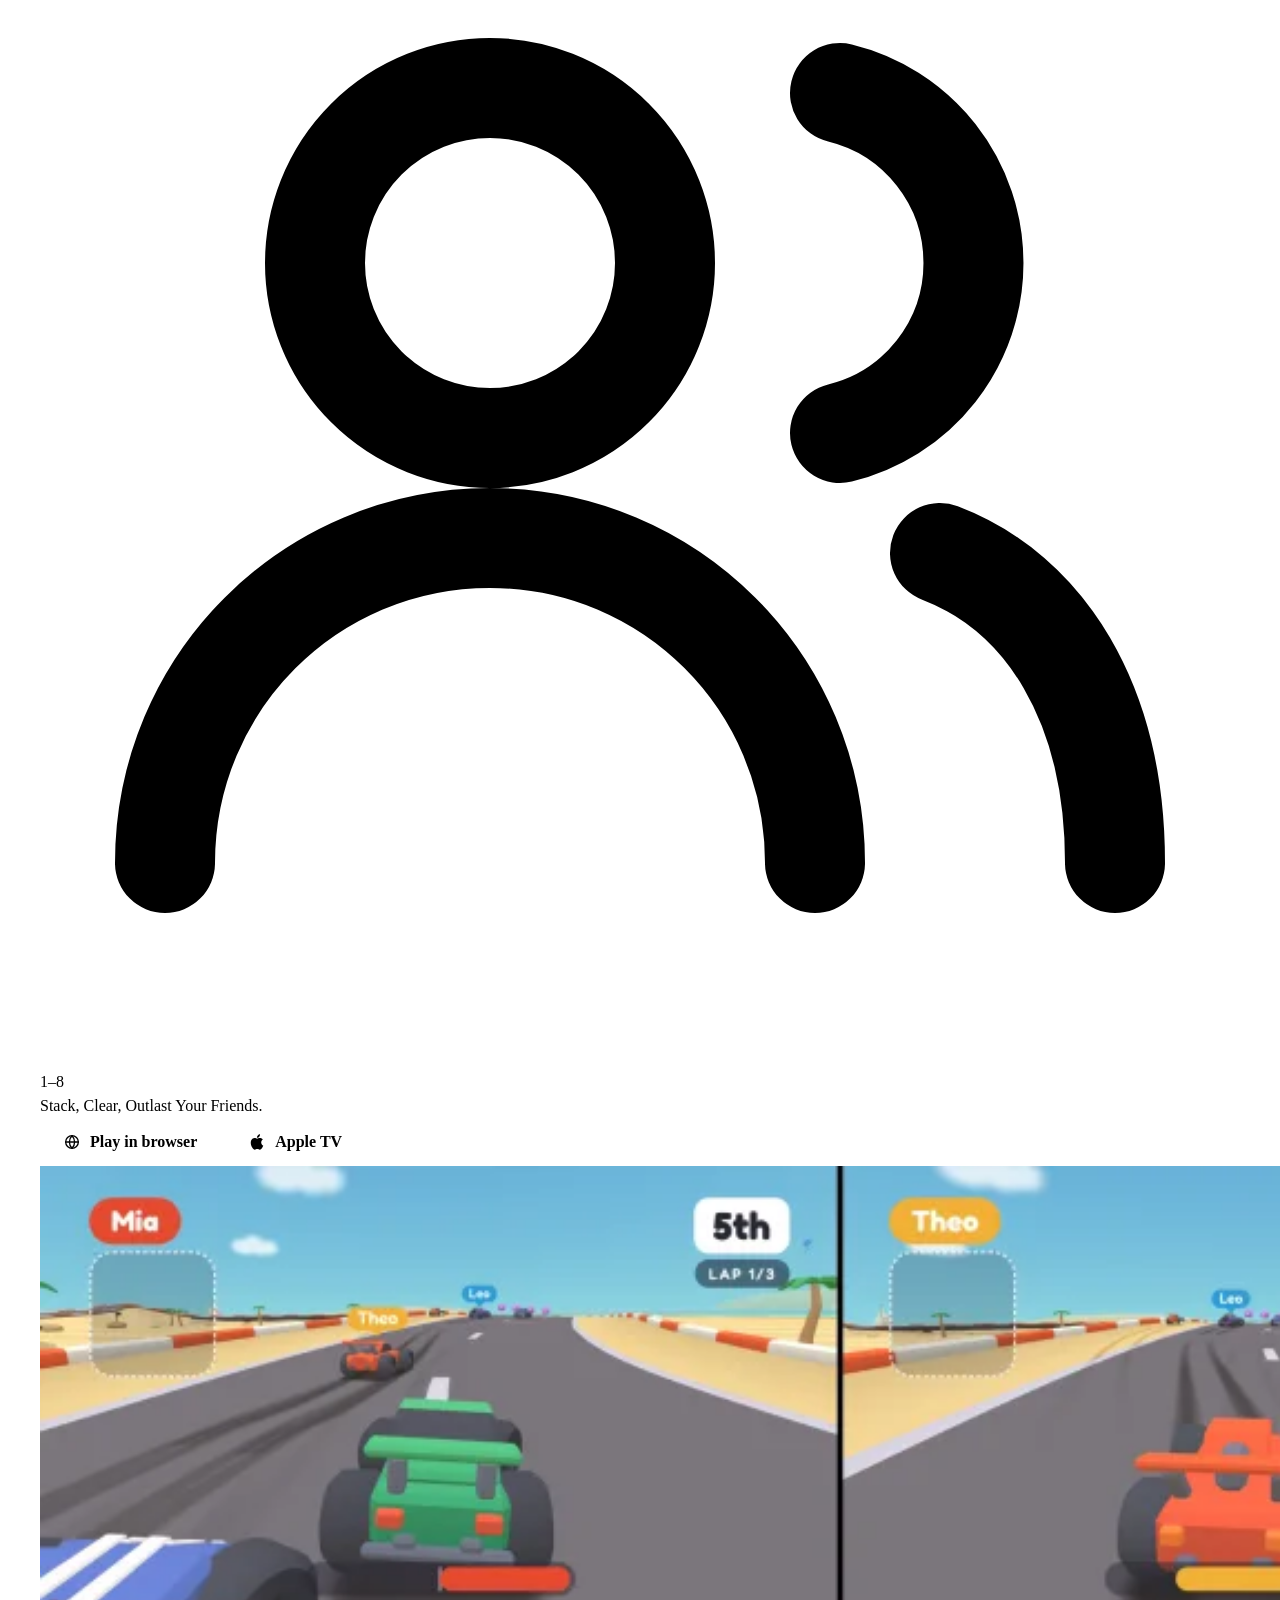
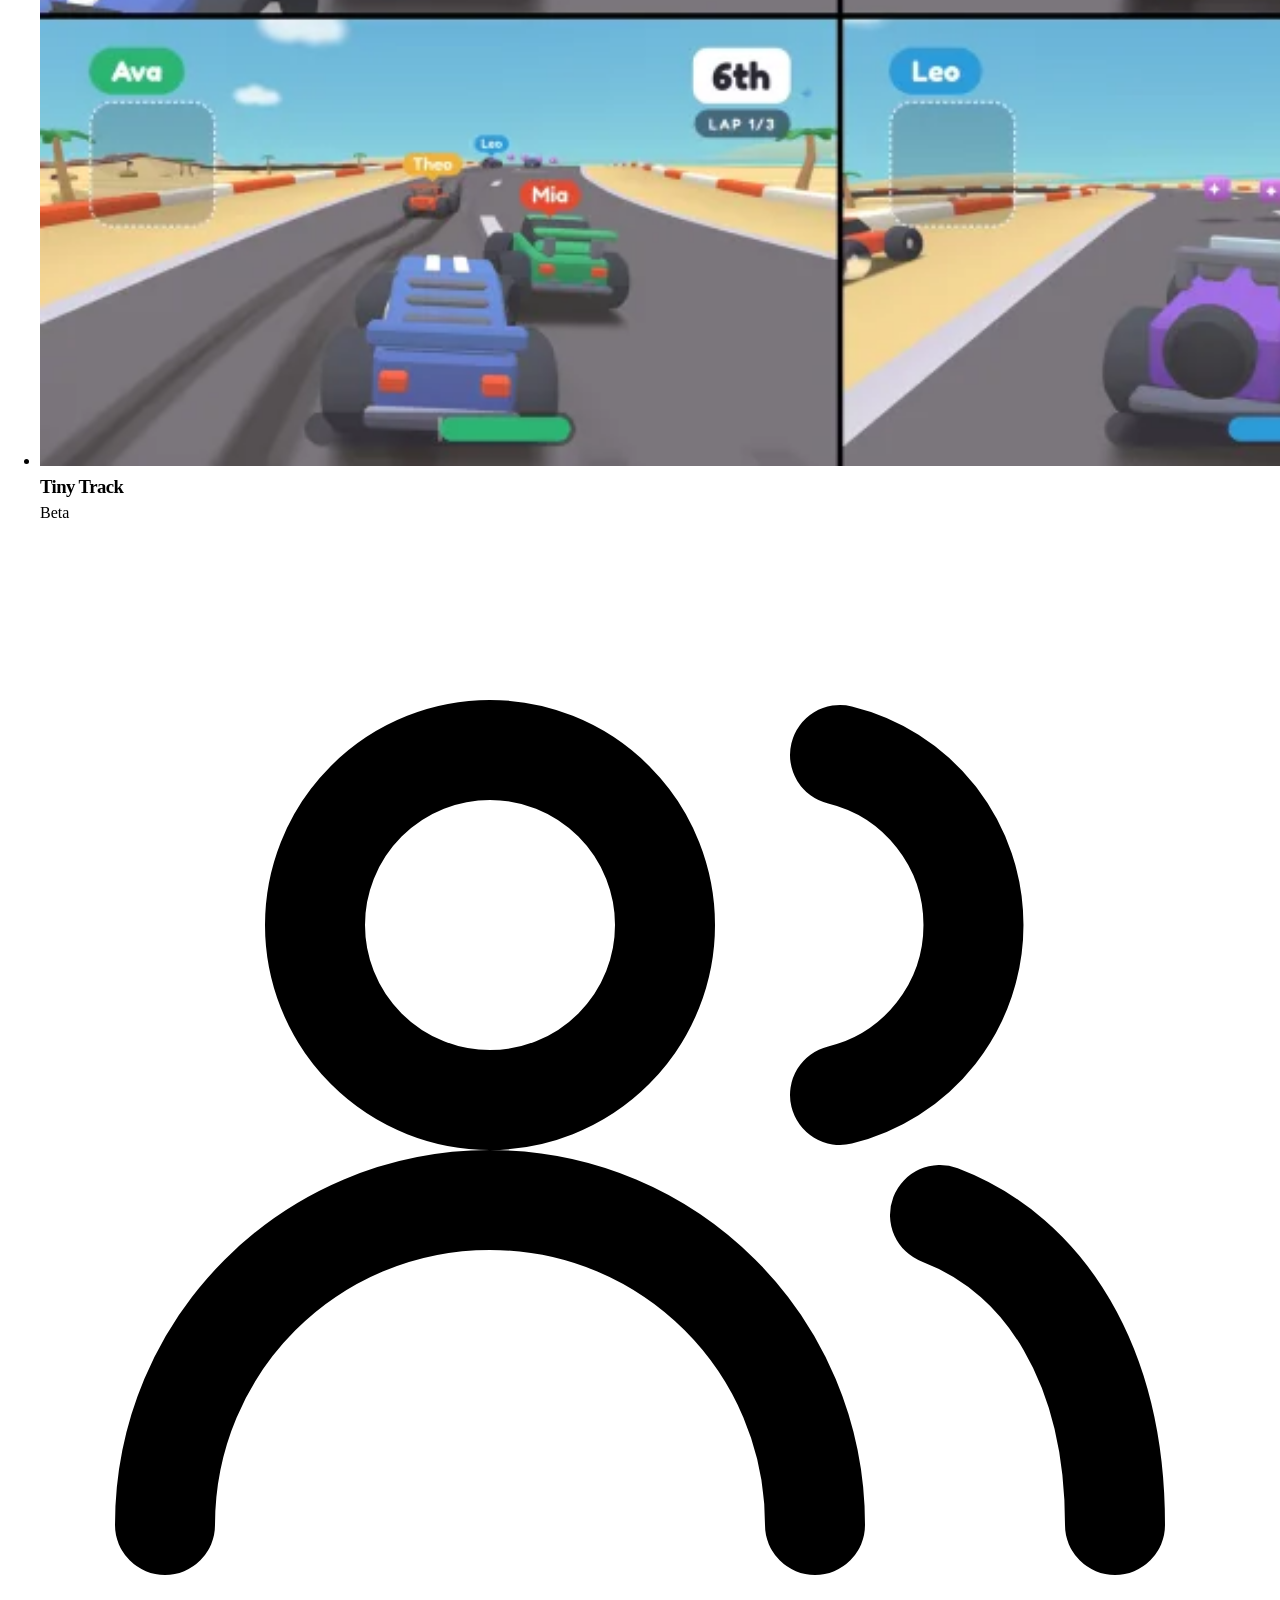
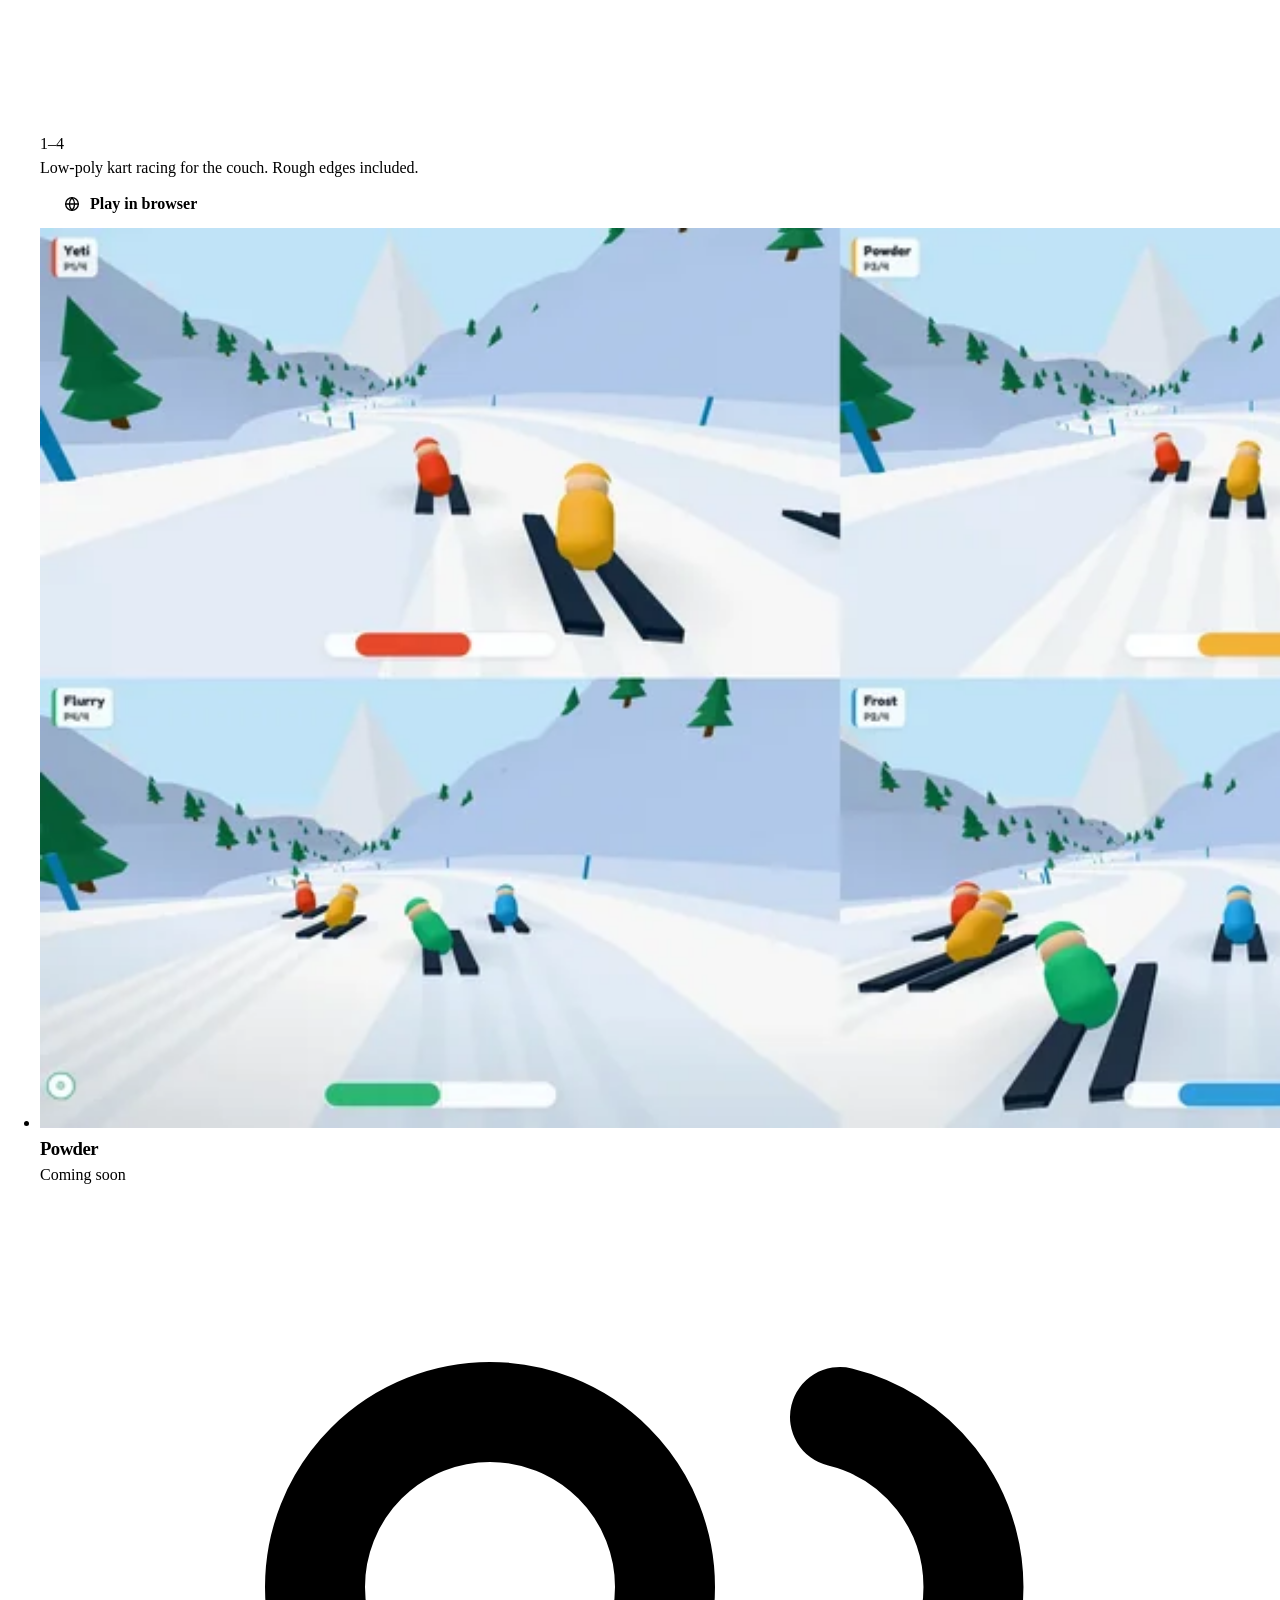
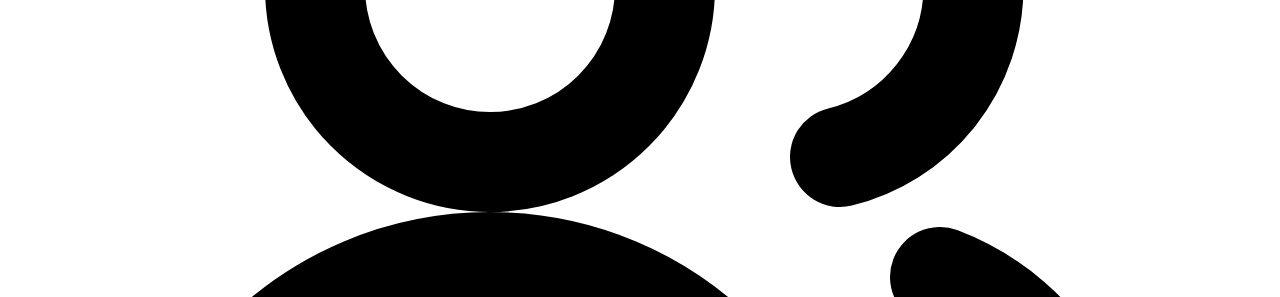
==== commit fed6fee0: "feat: host the site on Hetzner Webhosting, with a contact form The site moves off the home cluster t" ====
--- a/index.html
+++ b/index.html
@@ -21,7 +21,7 @@
   <meta property="og:image" content="https://paperballoon.games/assets/artwork/hexstacker-16x9-v2.webp">
   <link rel="preload" href="/assets/fonts/outfit-latin-var.woff2" as="font" type="font/woff2" crossorigin>
   <link rel="stylesheet" href="/assets/theme.css?v=36">
-  <link rel="stylesheet" href="/assets/site.css?v=22">
+  <link rel="stylesheet" href="/assets/site.css?v=23">
   <link rel="stylesheet" href="/assets/home.css?v=70">
   <script src="/assets/theme.js?v=15"></script>
 </head>
@@ -238,9 +238,9 @@
           </a>
         </div>
         <nav class="footer__links" aria-label="Footer">
-          <a href="mailto:info@paperballoon.games">info@paperballoon.games</a>
           <a href="/en/privacy">Privacy</a>
           <a href="/en/imprint">Imprint</a>
+          <a href="/contact">Contact</a>
         </nav>
       </div>
       <div class="footer__base">© 2026 Paper Balloon · Tim Vogel</div>
--- a/assets/site.css
+++ b/assets/site.css
@@ -0,0 +1,269 @@
+/* Shared look of the web pages (home, room, beta, contact): base type,
+   header, glow, buttons, footer and the band pages' opening. Tokens (--bg,
+   --card, --glow-*, …) come from theme.css, linked first; each page adds its
+   own stylesheet after this one. The legal
+   pages are also shown inside the apps and keep their own legal.css.
+   The sunset (--action-top/-bottom) fills the one primary button of a page
+   only; everything else is ink, muted ink and lines. */
+* { margin: 0; padding: 0; box-sizing: border-box; }
+
+body {
+  background: var(--bg);
+  color: var(--on-surface);
+  font-family: var(--font-sans);
+  line-height: 1.5;
+  min-height: 100vh; /* fallback for browsers without dvh (Safari < 15.4) */
+  min-height: 100dvh;
+  overflow-x: hidden;
+  -webkit-font-smoothing: antialiased;
+  text-rendering: optimizeLegibility;
+}
+/* body's background-color is the overscroll and iOS 26 bar colour at both
+   ends. The pages set it to the sky they open on (home.css); in the lower half
+   of the scroll (theme.js) it is the paper they end on. */
+.is-lower-half body { background-color: var(--bg); }
+a { color: inherit; }
+h1, h2, h3 { font-weight: 600; letter-spacing: -0.03em; }
+
+.wrap {
+  width: 100%;
+  max-width: 1280px;
+  margin: 0 auto;
+  padding: 0 40px;
+}
+
+/* ---- Glow: a game poster again, blurred far past recognition, behind the
+   top of a page (faint in light). Oversized so the blur's soft edge falls
+   outside the box; a fade at the bottom hands over to plain --bg. ---- */
+.glow { position: relative; isolation: isolate; overflow: hidden; }
+.glow__img {
+  position: absolute;
+  top: -10%; left: -10%;
+  width: 120%; height: 120%;
+  object-fit: cover;
+  filter: var(--glow-filter);
+  opacity: var(--glow-opacity);
+  z-index: -2;
+}
+.glow::after {
+  content: "";
+  position: absolute;
+  left: 0; right: 0; bottom: 0;
+  height: 45%;
+  background: linear-gradient(to bottom, transparent, var(--bg));
+  z-index: -1;
+}
+
+/* ---- Header: no bar, a hairline under it ---- */
+.topbar {
+  display: flex;
+  align-items: center;
+  gap: 28px;
+  height: 76px;
+  border-bottom: 1px solid var(--outline-variant);
+}
+.brand {
+  display: flex;
+  align-items: center;
+  gap: 10px;
+  margin-right: auto;
+  font-size: 22px;
+  font-weight: 600;
+  letter-spacing: -0.03em;
+  text-decoration: none;
+  white-space: nowrap;
+}
+/* The header is the wordmark alone; the balloon mark stays the favicon and
+   launcher icon, and the balloons in the sky carry the brand on the page. */
+.topbar__lang {
+  font-size: 15px;
+  font-weight: 500;
+  color: var(--on-surface-variant);
+  text-decoration: none;
+}
+.topbar__lang:hover { color: var(--on-surface); }
+
+/* A round icon-only button: the theme toggle, the home page's banner close. */
+.icon-btn {
+  border: 0;
+  background: none;
+  color: var(--on-surface-variant);
+  width: 36px; height: 36px;
+  display: grid;
+  place-items: center;
+  cursor: pointer;
+  border-radius: 999px;
+}
+.icon-btn:hover { color: var(--on-surface); background: var(--ghost-bg); }
+.icon-btn svg { width: 18px; height: 18px; }
+
+/* Shows the scheme it switches TO: moon in light mode, sun in dark. The
+   visibility rules mirror theme.css's forced/system split; keep in sync. */
+.theme-toggle { margin-right: -8px; /* glyph, not tap area, on the content edge */ }
+.theme-toggle svg { width: 19px; height: 19px; }
+.theme-toggle__sun { display: none; }
+.theme-toggle__moon { display: block; }
+@media (prefers-color-scheme: dark) {
+  :root:not([data-theme="light"]) .theme-toggle__sun { display: block; }
+  :root:not([data-theme="light"]) .theme-toggle__moon { display: none; }
+}
+:root[data-theme="dark"] .theme-toggle__sun { display: block; }
+:root[data-theme="dark"] .theme-toggle__moon { display: none; }
+
+/* The theme switch's sunset (theme.js decides when it runs): the new scheme
+   spreads from the toggle in a soft-edged circle, from --vt-x/-y to --vt-r,
+   which theme.js sets. The reveal holds its end state: unfilled, its mask
+   snaps back to nothing for a frame before the transition ends and the old
+   scheme flashes. What appears plays its own entrance (.theme-switched is
+   set only by a click, never on first paint). */
+@property --vt-reveal { syntax: "<length>"; inherits: false; initial-value: 0px; }
+::view-transition-old(root),
+::view-transition-new(root) { mix-blend-mode: normal; }
+::view-transition-old(root) { animation: none; }
+::view-transition-new(root) {
+  animation: vt-reveal 0.6s cubic-bezier(0.65, 0, 0.35, 1) both;
+  -webkit-mask-image: radial-gradient(circle at var(--vt-x) var(--vt-y), #000 var(--vt-reveal), transparent calc(var(--vt-reveal) + 160px));
+  mask-image: radial-gradient(circle at var(--vt-x) var(--vt-y), #000 var(--vt-reveal), transparent calc(var(--vt-reveal) + 160px));
+}
+@keyframes vt-reveal { from { --vt-reveal: -160px; } to { --vt-reveal: var(--vt-r); } }
+:root.theme-switched .theme-toggle svg { animation: vt-icon-in 0.6s cubic-bezier(0.34, 1.56, 0.64, 1); }
+:root.theme-switched .cloud svg { animation: vt-cloud-in 1.6s cubic-bezier(0.16, 1, 0.3, 1) 0.35s backwards; }
+@keyframes vt-icon-in { from { opacity: 0; rotate: -90deg; scale: 0.4; } }
+@keyframes vt-cloud-in { from { opacity: 0; translate: 0 32px; } }
+
+/* ---- Buttons ---- */
+.btn {
+  display: inline-flex;
+  align-items: center;
+  justify-content: center;
+  gap: 10px;
+  min-height: 48px;
+  padding: 0 24px;
+  border: 0;
+  border-radius: 999px;
+  font: inherit;
+  font-size: 16px;
+  font-weight: 600;
+  text-decoration: none;
+  white-space: nowrap;
+  cursor: pointer;
+  transition: scale 0.12s ease-out;
+}
+.btn:active { scale: 0.98; }
+.btn--primary { background: linear-gradient(var(--action-top), var(--action-bottom)); color: #fff; }
+.btn--primary:hover { filter: brightness(0.9); }
+.btn--ghost {
+  background: var(--ghost-bg);
+  color: var(--on-surface);
+  border: 1.5px solid var(--ghost-line);
+}
+.btn--ghost:hover { border-color: var(--on-surface); }
+.btn svg { width: 16px; height: 16px; flex: none; }
+
+/* ---- Footer: plain text on the page, no panel or rule. The home page's
+   has the brand and a base row; the other pages use the one-row --slim
+   variant. ---- */
+.footer {
+  margin-top: 112px;
+  color: var(--on-surface-variant);
+  padding: 56px 0 40px;
+  font-size: 15px;
+}
+.footer__top, .footer__row {
+  display: flex;
+  flex-wrap: wrap;
+  justify-content: space-between;
+  align-items: flex-start;
+  gap: 24px 48px;
+}
+.footer .brand { color: var(--on-surface); margin-bottom: 12px; }
+.footer__links { display: flex; flex-wrap: wrap; align-items: center; gap: 12px 28px; padding-top: 4px; }
+.footer a { text-decoration: none; }
+.footer__links a:hover { color: var(--on-surface); }
+.footer__base {
+  border-top: 1px solid var(--outline-variant);
+  margin-top: 40px;
+  padding-top: 24px;
+  font-size: 14px;
+}
+.footer--slim { margin-top: 0; padding: 22px 0; }
+.footer--slim .footer__row { align-items: center; gap: 12px 32px; }
+.footer--slim .footer__links { padding-top: 0; }
+
+/* ---- Sky parts, shared by the pages that open under the dusk (home, beta;
+   room takes only the bare band):
+   a .sky band with no header hairline, stars at night, flat white clouds by
+   day, and the fleet's balloons. A page carries the symbols (the launcher
+   icon's balloon, a cloud, the star field) and the four gradients in a
+   .sky-defs svg, then places <use>s of them with .drift; the paths have no
+   fill, so they take the one set on the placement. Each page positions its
+   own clouds and balloons; the first cloud and the sea balloon drift at the
+   same pace everywhere. ---- */
+.sky { position: relative; isolation: isolate; overflow: hidden; }
+.sky .topbar { border-bottom: 0; }
+.sky-defs { position: absolute; width: 0; height: 0; }
+.stars { position: absolute; inset: 0; width: 100%; height: 100%; display: var(--star-display); fill: #F1EFEC; opacity: 0.75; z-index: -2; }
+.drift { position: absolute; z-index: -2; }
+.drift svg { display: block; width: 100%; height: auto; overflow: visible; }
+.cloud { display: var(--cloud-display); fill: #FFFFFF; }
+.cloud--1 { animation: slide 30s linear infinite alternate; }
+.cloud--2 { animation: slide 24s linear -8s infinite alternate-reverse; }
+.balloon { z-index: -1; animation: bob 7s ease-in-out infinite alternate; }
+.balloon--sea { animation-duration: 6s; animation-delay: -2s; }
+.g-sun-top { stop-color: var(--sun-top); }
+.g-sun-bottom { stop-color: var(--sun-bottom); }
+.g-sea-top { stop-color: var(--sea-top); }
+.g-sea-bottom { stop-color: var(--sea-bottom); }
+.g-gold-top { stop-color: var(--gold-top); }
+.g-gold-bottom { stop-color: var(--gold-bottom); }
+.g-dusk-top { stop-color: var(--dusk-top); }
+.g-dusk-bottom { stop-color: var(--dusk-bottom); }
+@keyframes bob { from { transform: translateY(8px); } to { transform: translateY(-10px); } }
+@keyframes slide { from { transform: translateX(-24px); } to { transform: translateX(24px); } }
+
+
+/* ---- Band pages (beta, contact): a short page under a short dusk band,
+   lilac to peach and fading into the paper under the title, with two
+   balloons and a cloud: the home page's opening in a lighter dose. The flex
+   column lets main take the slack, so the footer sits on the viewport's
+   bottom edge. ---- */
+.bandpage {
+  display: flex;
+  flex-direction: column;
+  /* The page's top is sky, so the browser bar is too (see home.css). */
+  background: linear-gradient(var(--bg), var(--bg)) var(--sky-high);
+}
+.bandpage main { flex: 1 0 auto; padding-top: 32px; padding-bottom: 72px; }
+.band { background: linear-gradient(var(--sky-high), var(--sky-mid) 30%, var(--sky) 60%, var(--bg)); }
+.band__title {
+  position: relative;
+  max-width: 640px;
+  font-size: 48px;
+  line-height: 1.05;
+  padding: 56px 0 64px;
+}
+/* Right of the title and under the header. Placed in the header's column,
+   not the full-width band, so they keep clear of the language link and the
+   title at any width. */
+.band .wrap { position: relative; }
+.band .balloon--sun { right: 40px; top: 84px; width: 96px; fill: url(#g-sun); }
+.band .balloon--sea { right: 160px; top: 100px; width: 48px; fill: url(#g-sea); }
+.band .cloud--1 { right: 0; top: 176px; width: 150px; }
+/* Too narrow for the balloons beside the title: they move between the
+   header and the title, clear of both. */
+@media (max-width: 800px) {
+  .band__title { padding: 96px 0 40px; }
+  .band .balloon--sun { right: 40px; top: 64px; width: 56px; }
+  .band .balloon--sea { right: 112px; top: 76px; width: 32px; }
+  .band .cloud--1 { right: auto; left: -30px; top: 100px; width: 110px; }
+}
+/* Phones: the balloons nudge in and the title shrinks. */
+@media (max-width: 560px) {
+  .band__title { font-size: 36px; }
+  .band .balloon--sun { right: 12px; }
+  .band .balloon--sea { right: 84px; }
+}
+
+@media (max-width: 560px) {
+  .wrap { padding: 0 16px; }
+}
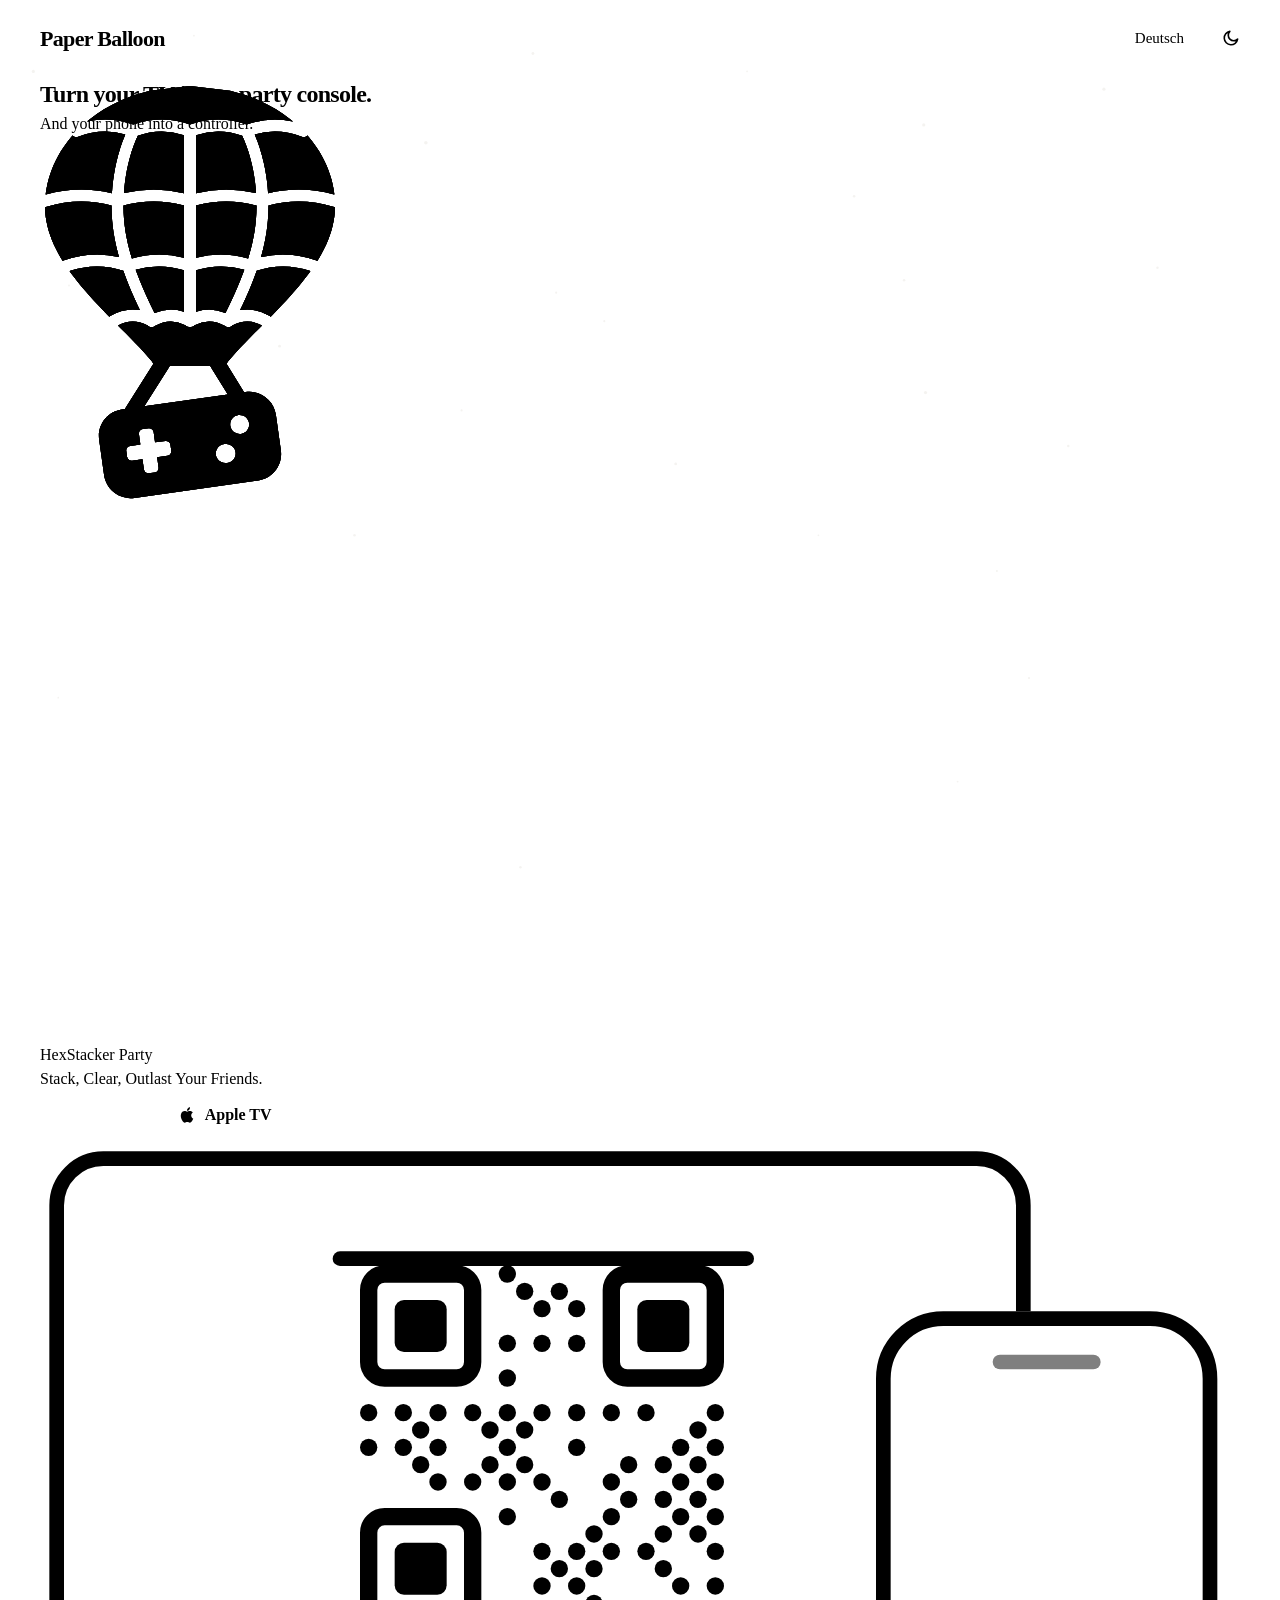
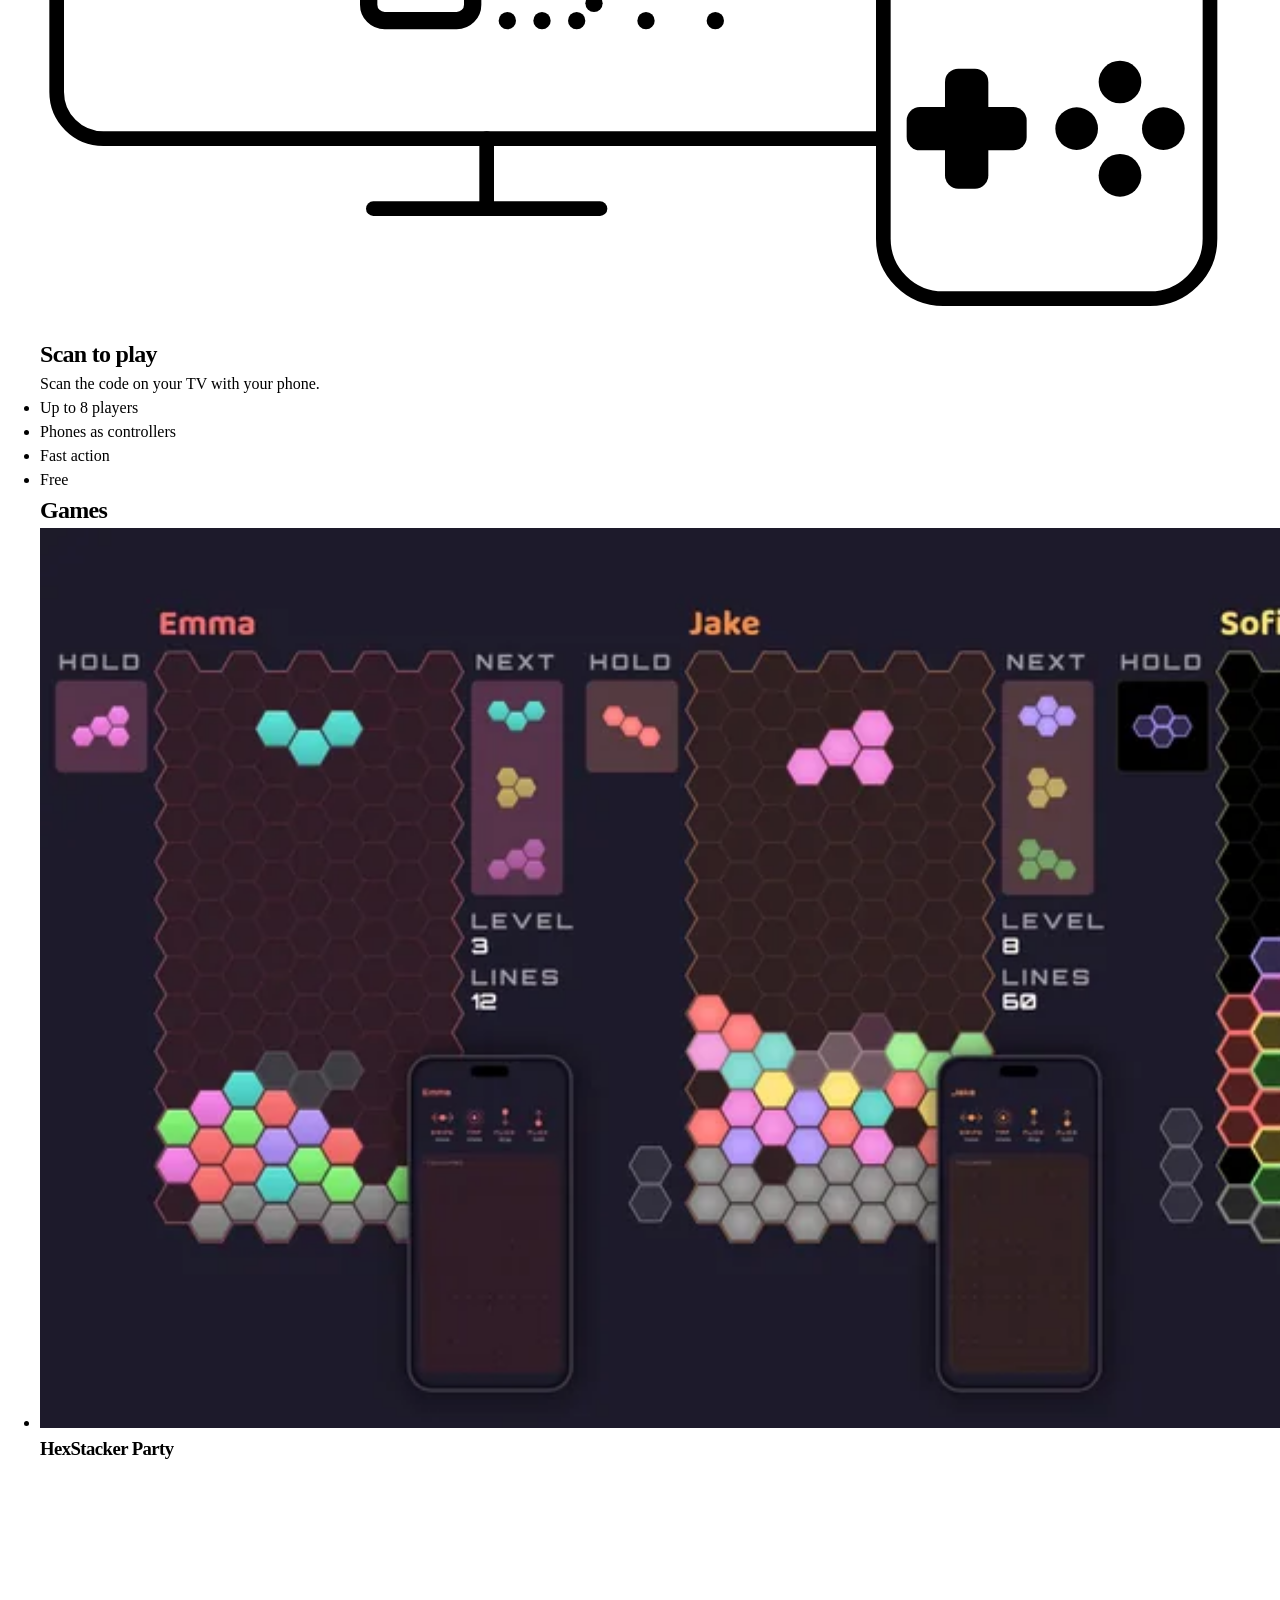
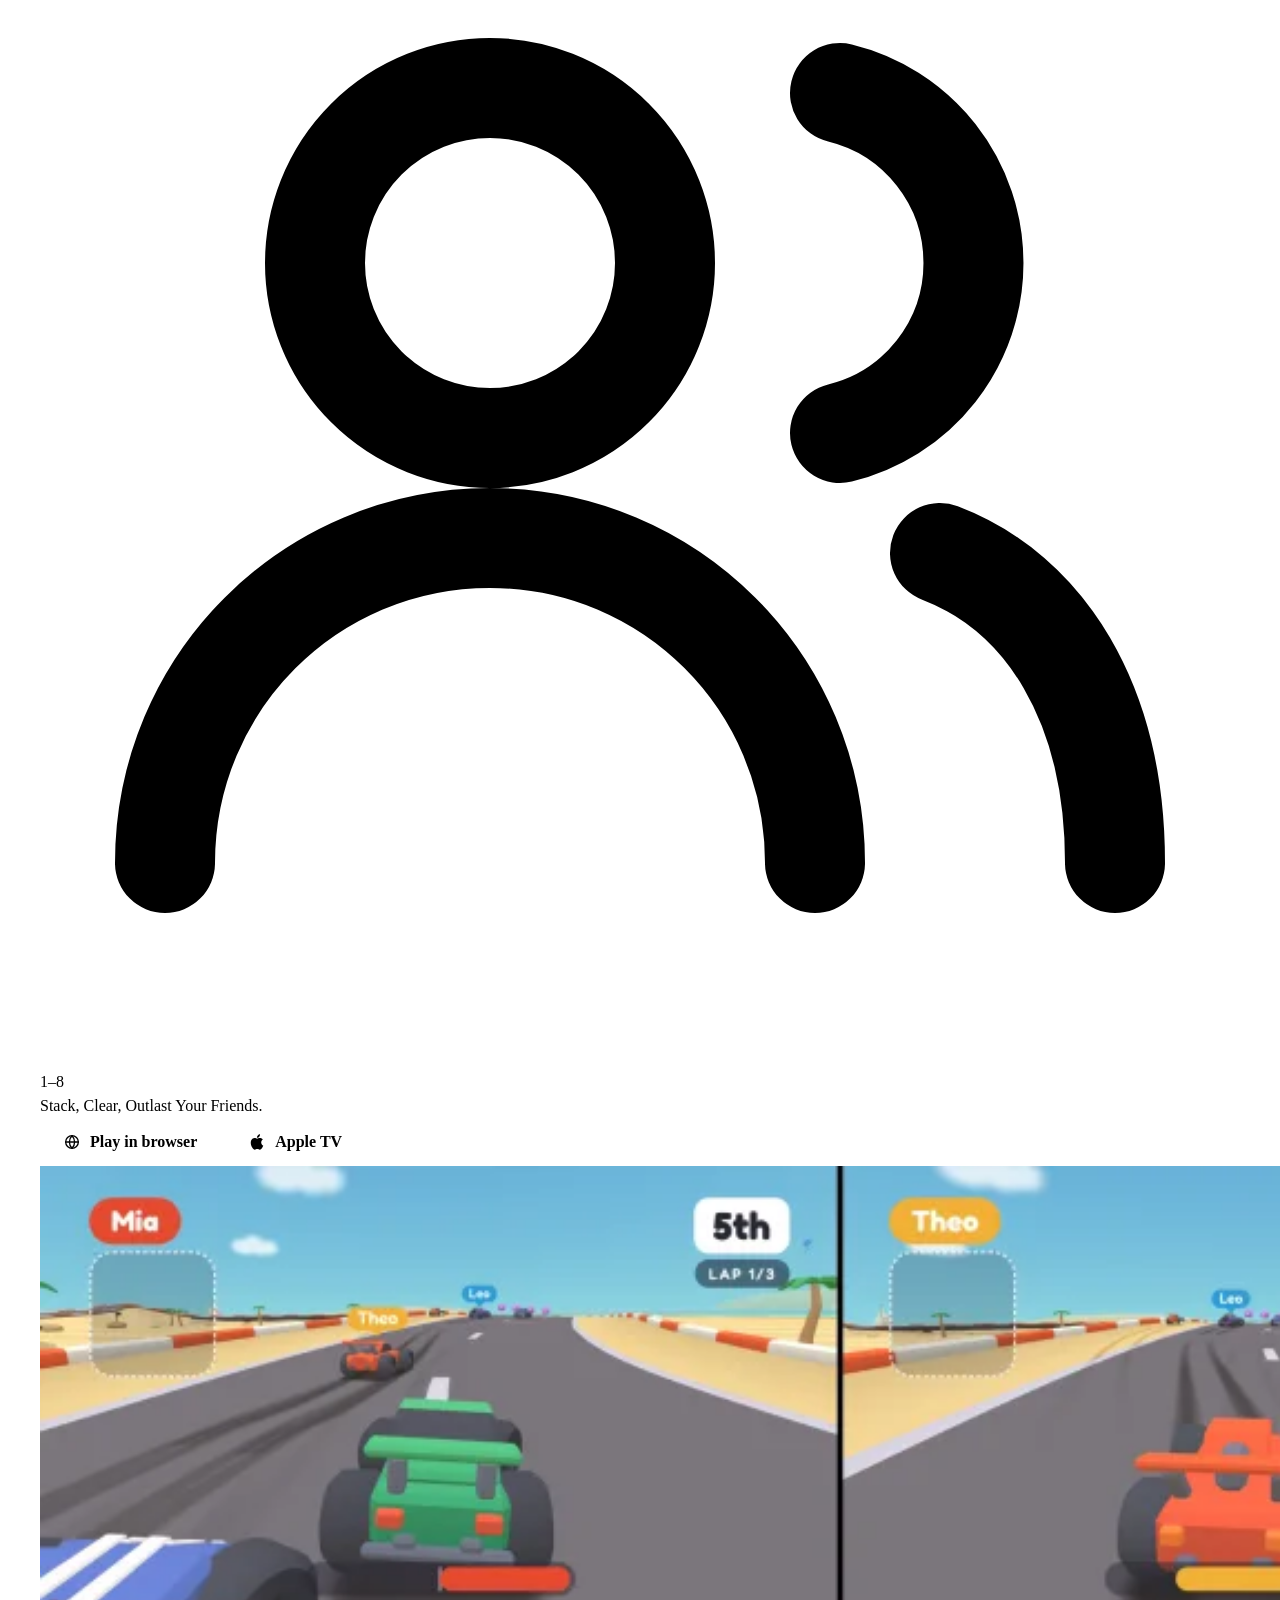
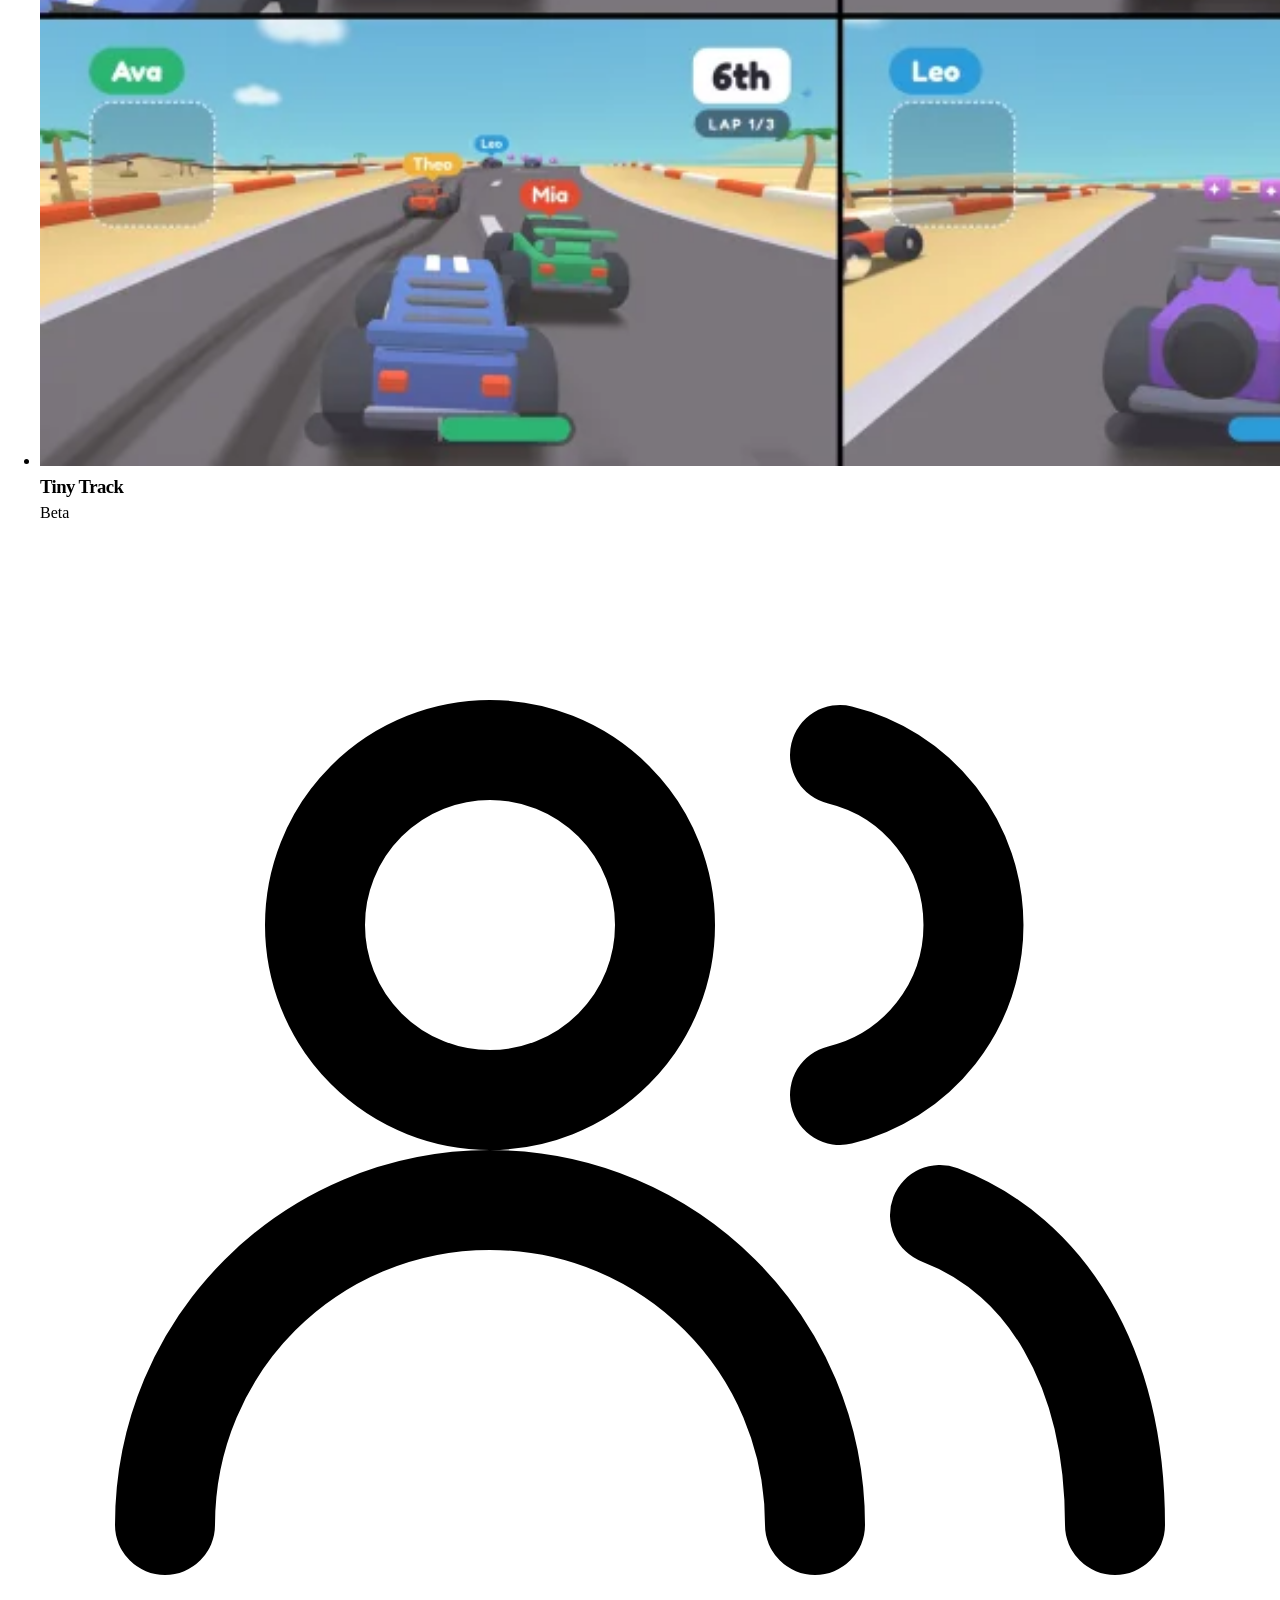
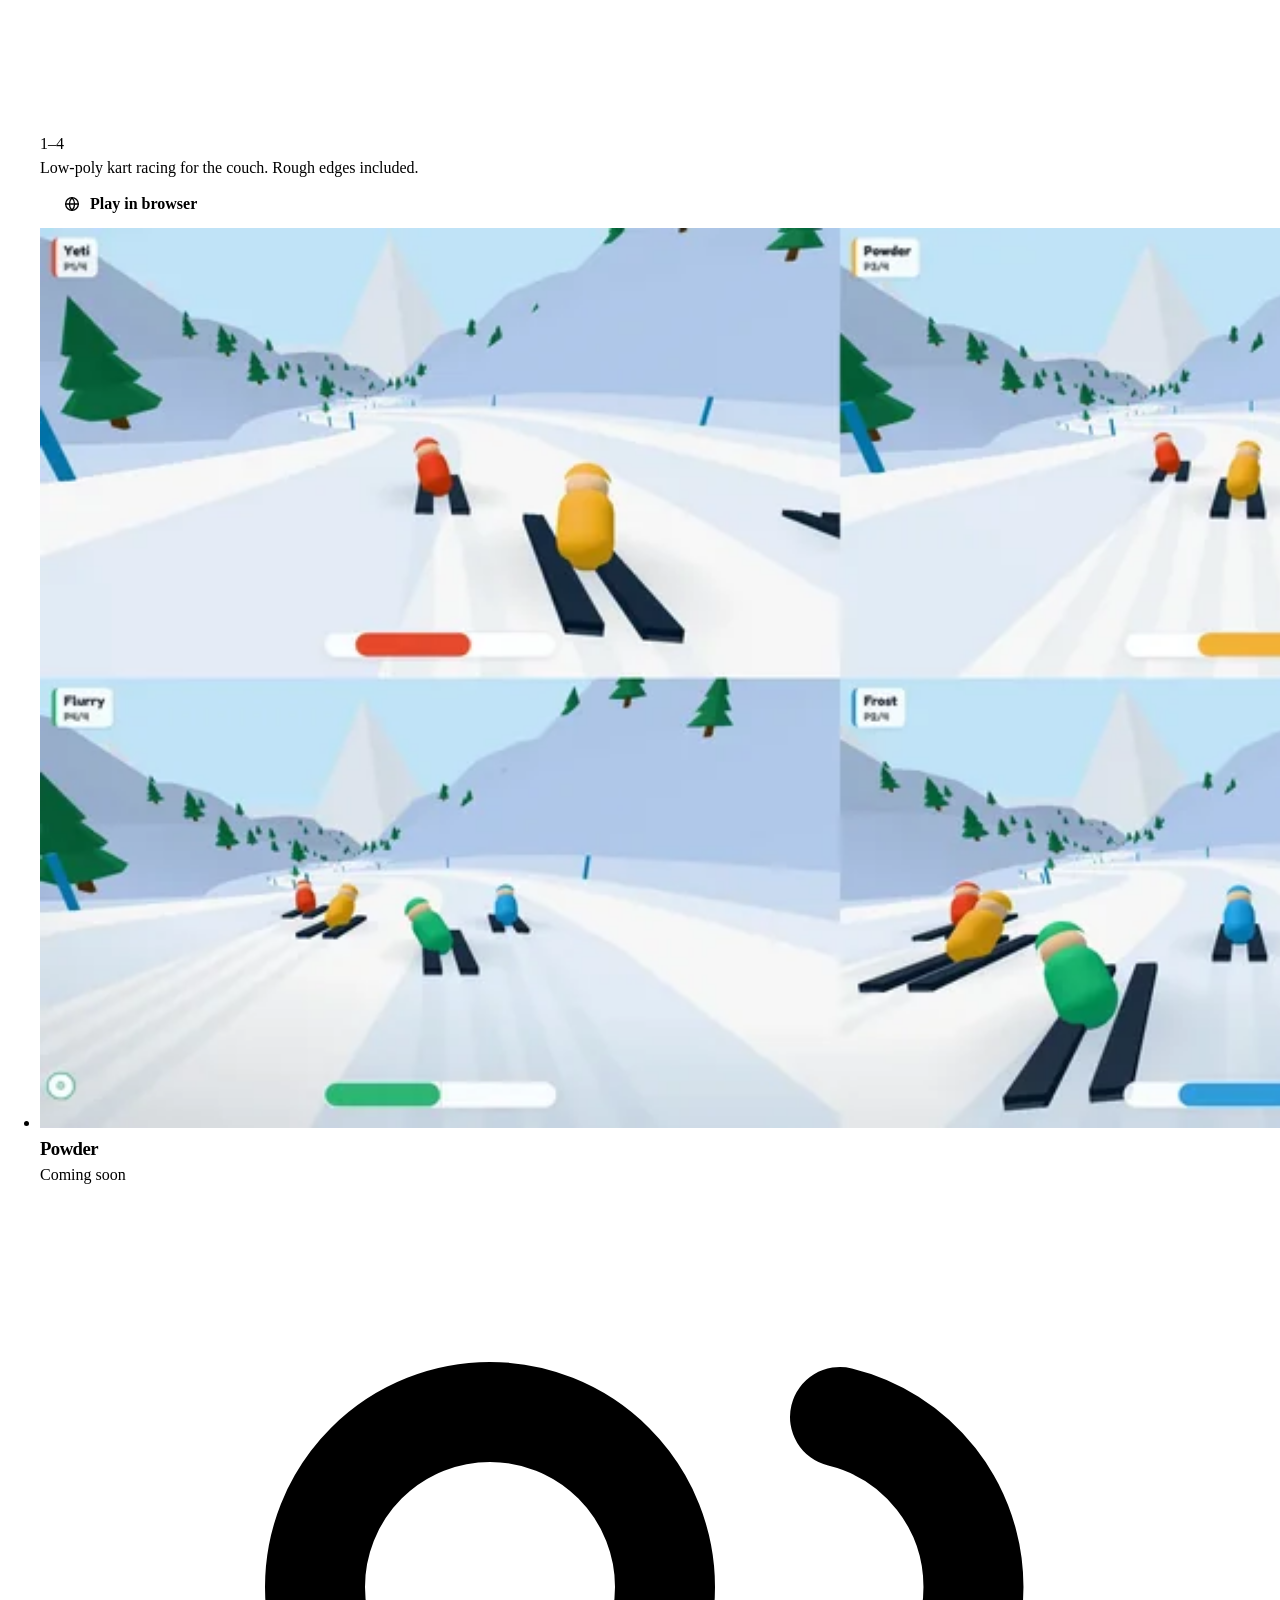
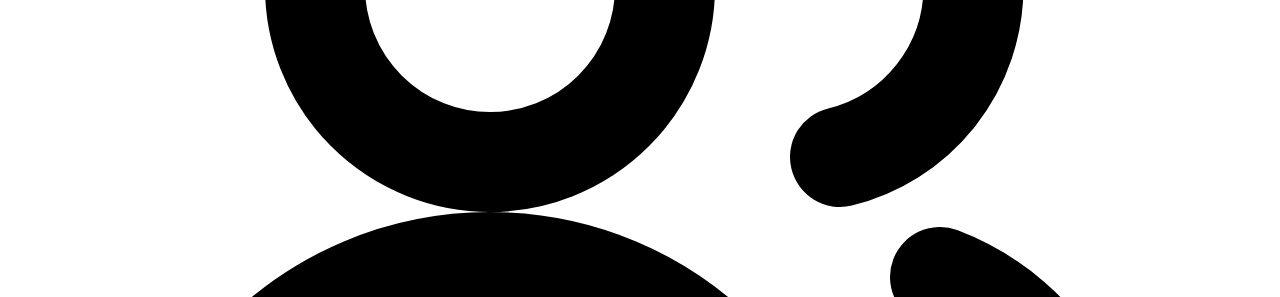
==== commit ca2339cc: "feat(contact): put the form on a card under a taller sky By day the band pages squeezed lilac to pea" ====
--- a/index.html
+++ b/index.html
@@ -21,7 +21,7 @@
   <meta property="og:image" content="https://paperballoon.games/assets/artwork/hexstacker-16x9-v2.webp">
   <link rel="preload" href="/assets/fonts/outfit-latin-var.woff2" as="font" type="font/woff2" crossorigin>
   <link rel="stylesheet" href="/assets/theme.css?v=36">
-  <link rel="stylesheet" href="/assets/site.css?v=23">
+  <link rel="stylesheet" href="/assets/site.css?v=24">
   <link rel="stylesheet" href="/assets/home.css?v=70">
   <script src="/assets/theme.js?v=15"></script>
 </head>
--- a/assets/site.css
+++ b/assets/site.css
@@ -222,19 +222,22 @@
 @keyframes slide { from { transform: translateX(-24px); } to { transform: translateX(24px); } }
 
 
-/* ---- Band pages (beta, contact): a short page under a short dusk band,
-   lilac to peach and fading into the paper under the title, with two
-   balloons and a cloud: the home page's opening in a lighter dose. The flex
-   column lets main take the slack, so the footer sits on the viewport's
-   bottom edge. ---- */
+/* ---- Band pages (beta, contact): a short page under a dusk sky, lilac to
+   peach behind the title and the content's first cards, fading into the
+   paper by the bottom of the first screen, with two balloons and a cloud: the
+   home page's opening in a lighter dose. The sky is the page's, not the
+   band's: squeezed into the band alone, it read as a stripe. The flex column
+   lets main take the slack, so the footer sits on the viewport's bottom
+   edge. ---- */
 .bandpage {
   display: flex;
   flex-direction: column;
   /* The page's top is sky, so the browser bar is too (see home.css). */
-  background: linear-gradient(var(--bg), var(--bg)) var(--sky-high);
+  background:
+    linear-gradient(var(--sky-high), var(--sky-mid) 18%, var(--sky) 42%, var(--bg) 82%) top / 100% max(100vh, 720px) no-repeat,
+    linear-gradient(var(--bg), var(--bg)) var(--sky-high);
 }
 .bandpage main { flex: 1 0 auto; padding-top: 32px; padding-bottom: 72px; }
-.band { background: linear-gradient(var(--sky-high), var(--sky-mid) 30%, var(--sky) 60%, var(--bg)); }
 .band__title {
   position: relative;
   max-width: 640px;
@@ -248,7 +251,8 @@
 .band .wrap { position: relative; }
 .band .balloon--sun { right: 40px; top: 84px; width: 96px; fill: url(#g-sun); }
 .band .balloon--sea { right: 160px; top: 100px; width: 48px; fill: url(#g-sea); }
-.band .cloud--1 { right: 0; top: 176px; width: 150px; }
+/* Inside the band, which clips (.sky): lower, it would lose its bottom. */
+.band .cloud--1 { right: 0; top: 136px; width: 150px; }
 /* Too narrow for the balloons beside the title: they move between the
    header and the title, clear of both. */
 @media (max-width: 800px) {
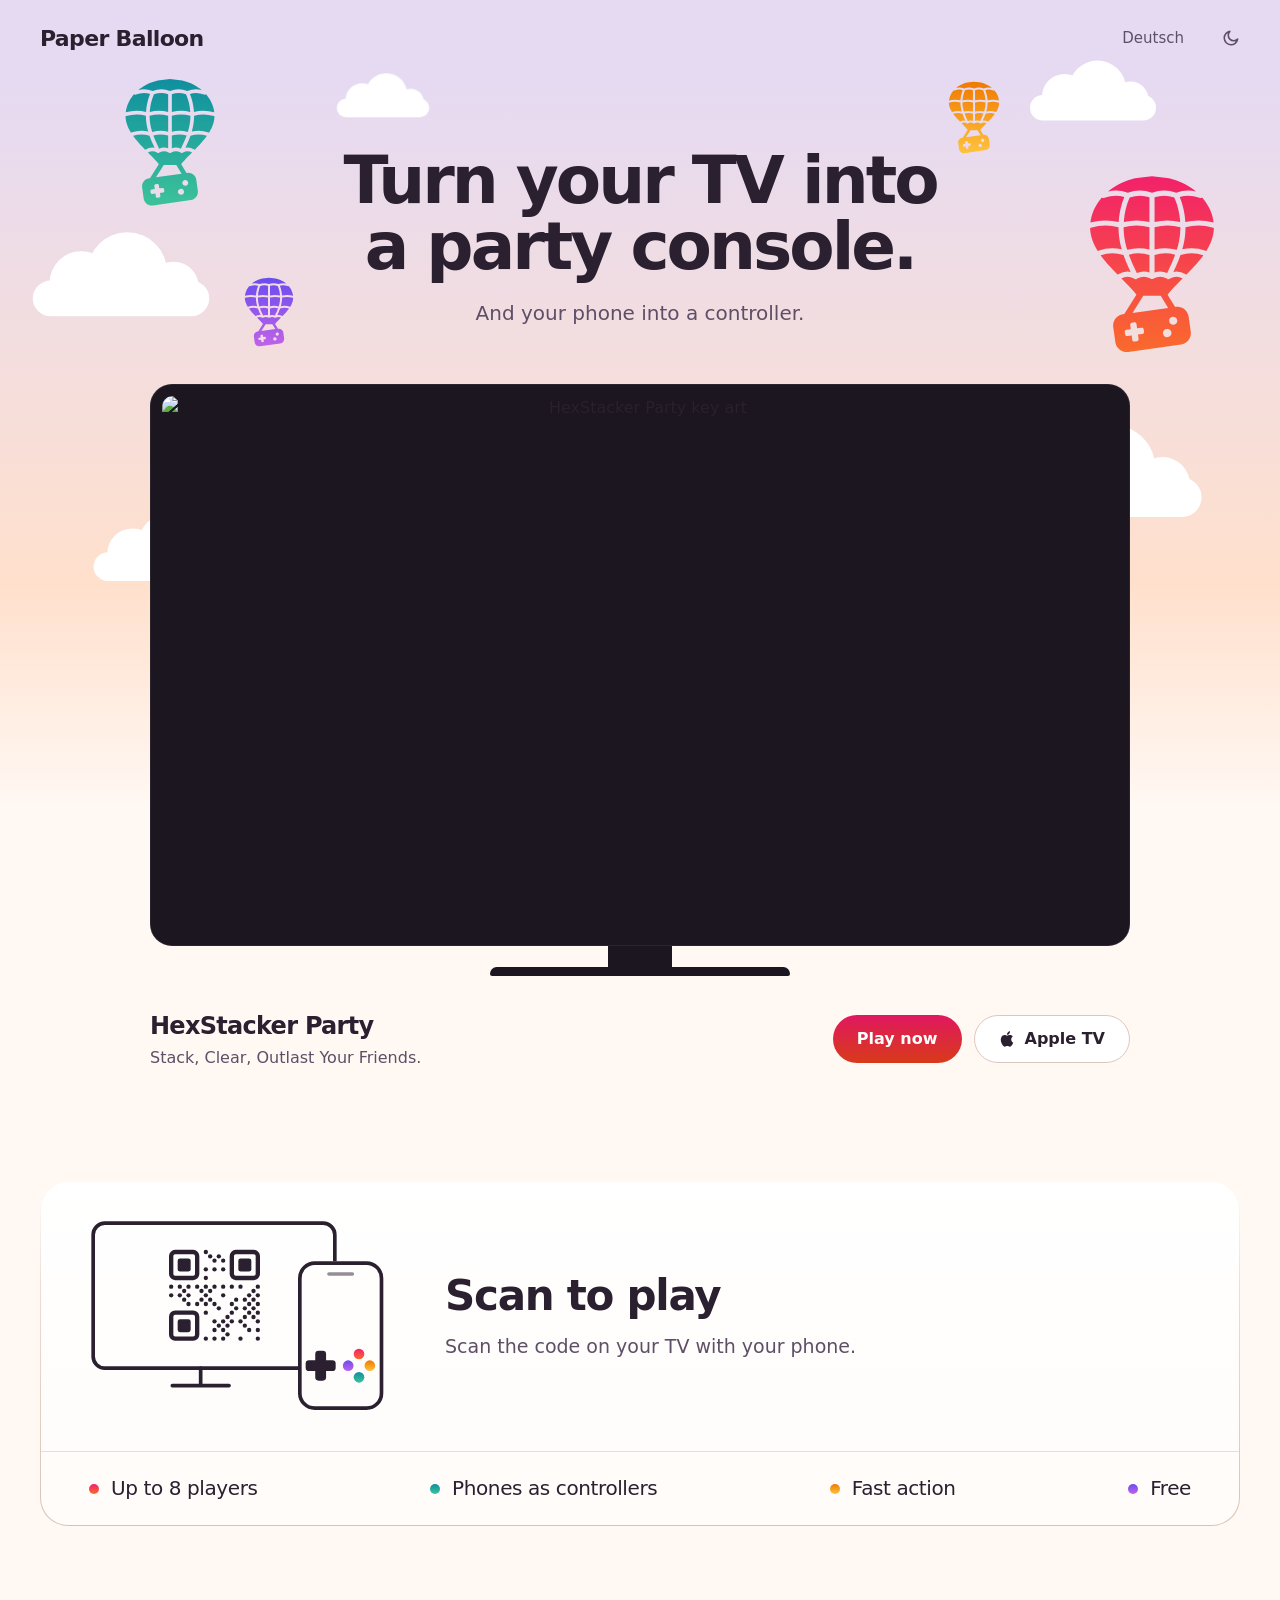
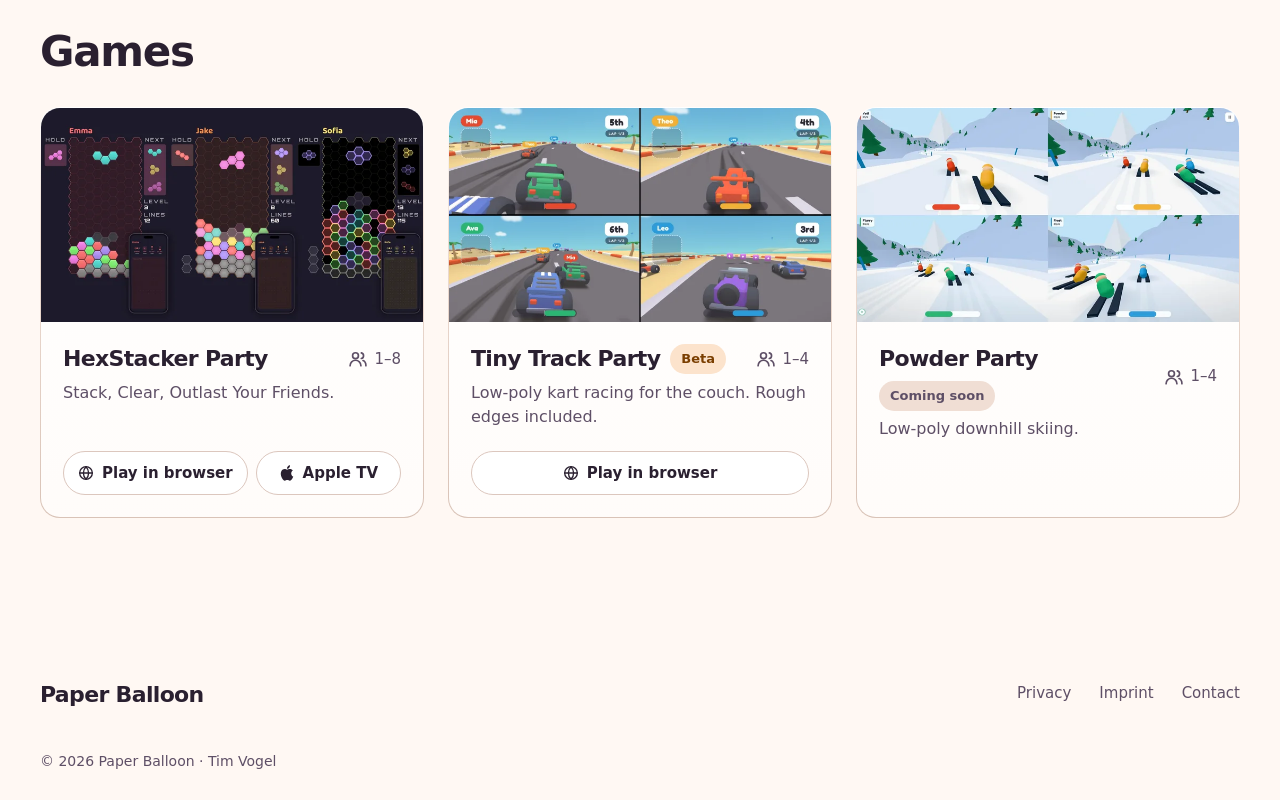
==== commit bada7fce: "feat(home): the games' full names, on cards that hold them Tiny Track Party and Powder Party, as the" ====
--- a/index.html
+++ b/index.html
@@ -190,7 +190,7 @@
                sizes="(max-width: 960px) calc(100vw - 32px), 384px"
                alt="HexStacker Party key art" width="1600" height="900" loading="lazy">
           <div class="game__body">
-            <div class="game__top"><div class="game__name"><h3>HexStacker Party</h3></div><span class="game__players"><svg viewBox="0 0 24 24" fill="none" stroke="currentColor" stroke-width="2" stroke-linecap="round" aria-hidden="true"><circle cx="9" cy="8" r="3.5"/><path d="M2.5 20c0-3.6 2.9-6.5 6.5-6.5s6.5 2.9 6.5 6.5"/><path d="M16 4.6a3.5 3.5 0 0 1 0 6.8"/><path d="M18 13.8c2.1.8 3.5 3 3.5 6.2"/></svg><span aria-label="1 to 8 players">1–8</span></span></div>
+            <div class="game__top"><div class="game__name"><h3>HexStacker Party</h3></div><span class="game__players"><svg viewBox="0 0 24 24" fill="none" stroke="currentColor" stroke-width="2" stroke-linecap="round" aria-hidden="true"><circle cx="9" cy="8" r="3.5"/><path d="M2.5 20c0-3.6 2.9-6.5 6.5-6.5s6.5 2.9 6.5 6.5"/><path d="M16 4.6a3.5 3.5 0 0 1 0 6.8"/><path d="M18 13.8c2.1.8 3.5 3 3.5 6.2"/></svg><span role="img" aria-label="1 to 8 players">1–8</span></span></div>
             <p>Stack, Clear, Outlast Your Friends.</p>
           </div>
           <div class="game__acts">
@@ -203,9 +203,9 @@
           <img class="game__art" src="/assets/artwork/tinytrack-16x9-v4-960.webp"
                srcset="/assets/artwork/tinytrack-16x9-v4-720.webp 720w, /assets/artwork/tinytrack-16x9-v4-960.webp 960w, /assets/artwork/tinytrack-16x9-v4-1280.webp 1280w, /assets/artwork/tinytrack-16x9-v4.webp 1920w"
                sizes="(max-width: 960px) calc(100vw - 32px), 384px"
-               alt="Tiny Track key art" width="1600" height="900" loading="lazy">
+               alt="Tiny Track Party key art" width="1600" height="900" loading="lazy">
           <div class="game__body">
-            <div class="game__top"><div class="game__name"><h3>Tiny Track</h3><span class="tag tag--beta">Beta</span></div><span class="game__players"><svg viewBox="0 0 24 24" fill="none" stroke="currentColor" stroke-width="2" stroke-linecap="round" aria-hidden="true"><circle cx="9" cy="8" r="3.5"/><path d="M2.5 20c0-3.6 2.9-6.5 6.5-6.5s6.5 2.9 6.5 6.5"/><path d="M16 4.6a3.5 3.5 0 0 1 0 6.8"/><path d="M18 13.8c2.1.8 3.5 3 3.5 6.2"/></svg><span aria-label="1 to 4 players">1–4</span></span></div>
+            <div class="game__top"><div class="game__name"><h3>Tiny Track Party</h3><span class="tag tag--beta">Beta</span></div><span class="game__players"><svg viewBox="0 0 24 24" fill="none" stroke="currentColor" stroke-width="2" stroke-linecap="round" aria-hidden="true"><circle cx="9" cy="8" r="3.5"/><path d="M2.5 20c0-3.6 2.9-6.5 6.5-6.5s6.5 2.9 6.5 6.5"/><path d="M16 4.6a3.5 3.5 0 0 1 0 6.8"/><path d="M18 13.8c2.1.8 3.5 3 3.5 6.2"/></svg><span role="img" aria-label="1 to 4 players">1–4</span></span></div>
             <p>Low-poly kart racing for the couch. Rough edges included.</p>
           </div>
           <div class="game__acts">
@@ -217,9 +217,9 @@
           <img class="game__art" src="/assets/artwork/powder-16x9-960.webp"
                srcset="/assets/artwork/powder-16x9-720.webp 720w, /assets/artwork/powder-16x9-960.webp 960w, /assets/artwork/powder-16x9-1280.webp 1280w, /assets/artwork/powder-16x9.webp 1920w"
                sizes="(max-width: 960px) calc(100vw - 32px), 384px"
-               alt="Powder key art" width="1600" height="900" loading="lazy">
+               alt="Powder Party key art" width="1600" height="900" loading="lazy">
           <div class="game__body">
-            <div class="game__top"><div class="game__name"><h3>Powder</h3><span class="tag tag--soon">Coming soon</span></div><span class="game__players"><svg viewBox="0 0 24 24" fill="none" stroke="currentColor" stroke-width="2" stroke-linecap="round" aria-hidden="true"><circle cx="9" cy="8" r="3.5"/><path d="M2.5 20c0-3.6 2.9-6.5 6.5-6.5s6.5 2.9 6.5 6.5"/><path d="M16 4.6a3.5 3.5 0 0 1 0 6.8"/><path d="M18 13.8c2.1.8 3.5 3 3.5 6.2"/></svg><span aria-label="1 to 4 players">1–4</span></span></div>
+            <div class="game__top"><div class="game__name"><h3>Powder Party</h3><span class="tag tag--soon">Coming soon</span></div><span class="game__players"><svg viewBox="0 0 24 24" fill="none" stroke="currentColor" stroke-width="2" stroke-linecap="round" aria-hidden="true"><circle cx="9" cy="8" r="3.5"/><path d="M2.5 20c0-3.6 2.9-6.5 6.5-6.5s6.5 2.9 6.5 6.5"/><path d="M16 4.6a3.5 3.5 0 0 1 0 6.8"/><path d="M18 13.8c2.1.8 3.5 3 3.5 6.2"/></svg><span role="img" aria-label="1 to 4 players">1–4</span></span></div>
             <p>Low-poly downhill skiing.</p>
           </div>
         </li>
--- a/assets/theme.css
+++ b/assets/theme.css
@@ -0,0 +1,171 @@
+/* ==========================================================
+   Paper Balloon: design tokens
+   Warm paper and ink; the sky and its balloons carry the brand,
+   the game posters carry the colour.
+   Role rules:
+   - --action-top/-bottom: the sunset gradient of a page's one
+     primary button, pink to red-orange, white label text at
+     4.6:1 or better end to end. Nothing else is pink.
+   - --sun/sea/gold/dusk-top/-bottom: the fleet, the four balloon
+     gradients: the balloons in the sky, the fact dots and the
+     controller buttons in the scan drawing, nowhere else; never
+     for text.
+     Dark brightens the sunset and the dusk so they lift off the
+     night. The app icon's own tile (favicon.svg) is a touch
+     lighter than --sun; the balloon is deepened so it holds on
+     the peach sky.
+   - --sky-high / --sky-mid / --sky: the sky band, fading into --bg
+     on the home and beta pages; by day lilac over peach with
+     --sky-mid the halfway colour, at night three stops with stars
+     instead of clouds. The controller app's home screen runs the
+     same stops over a shorter height.
+   - --glass / --glass-line: the home page's panels and cards and the
+     contact page's. --glass is a padding-box fill plus a border-box
+     rim gradient, so a border using it must be transparent;
+     --glass-line is their inner dividers.
+   No shadows or glows on buttons, cards or the TV; depth is a
+   hairline. (One exception, light from art, never a control: the
+   faint poster-coloured light that follows the mouse over a home
+   game card.)
+   Follows the system light/dark setting; dark is near-black by
+   design, not a grey: a hint of the night sky's violet in the
+   ground, a step more on cards.
+   ========================================================== */
+
+/* Self-hosted (CSP font-src 'self'), latin subset, variable weight. */
+@font-face {
+  font-family: "Outfit";
+  src: url("/assets/fonts/outfit-latin-var.woff2") format("woff2");
+  font-weight: 100 900;
+  font-style: normal;
+  font-display: swap;
+  unicode-range: U+0000-00FF, U+0131, U+0152-0153, U+02BB-02BC, U+02C6, U+02DA, U+02DC, U+0304, U+0308, U+0329, U+2000-206F, U+20AC, U+2122, U+2191, U+2193, U+2212, U+2215, U+FEFF, U+FFFD;
+}
+
+:root {
+  /* Native UI (scrollbars, form controls) follows the scheme of the tokens. */
+  color-scheme: light;
+  --font-sans: "Outfit", -apple-system, system-ui, "Segoe UI", Roboto, "Helvetica Neue", Arial, sans-serif;
+
+  /* Brand constants (scheme-independent) */
+  --action-top: #E0185F;
+  --action-bottom: #D83A1A;
+
+  /* ---- Light scheme (default): warm paper under a dusk sky ---- */
+  --sun-top: #F2216A;
+  --sun-bottom: #FA6A2C;
+  --sea-top: #0F8F9E;
+  --sea-bottom: #3CC29A;
+  --gold-top: #F07A00;
+  --gold-bottom: #FFC23D;
+  --dusk-top: #6A4CF0;
+  --dusk-bottom: #C062E8;
+  --bg: #FFF8F3;
+  --surface-low: #F8ECE6;
+  --surface-high: #F0DED4;
+  --surface-highest: #E8D2C6;
+  --on-surface: #2A2030;
+  --on-surface-variant: #5E4F66;
+  --outline: #7A6E82;
+  --outline-variant: #EEDDD3;
+  --sky-high: #E6DAF2;
+  --sky: #FFE0CC;
+  --sky-mid: color-mix(in srgb, var(--sky-high), var(--sky));
+  --cloud-display: block;
+  --star-display: none;
+  /* Cards, outlined (ghost) controls, status tags, home TV */
+  --card: #FFFFFF;
+  --glass: linear-gradient(#FFFFFF, color-mix(in srgb, #FFFFFF 55%, var(--bg))) padding-box,
+    linear-gradient(#FFFFFF, #EEDDD3 30%, #D9C3B7) border-box;
+  --glass-line: var(--outline-variant);
+  --ghost-bg: #FFFFFF;
+  --ghost-line: #DCC7BE;
+  --tag-beta-bg: #FCE3CC;
+  --tag-beta-ink: #7A3E00;
+  --tv-body: #1C1620;
+  --tv-edge: rgba(255, 255, 255, 0.06);
+}
+
+/* Dark values appear twice on purpose: once for the system setting (unless the
+   visitor forced light) and once for a forced-dark choice. theme.js sets
+   data-theme from localStorage; keep both blocks identical when editing.
+   The TV has no body at night: home.css draws it as an outline. */
+@media (prefers-color-scheme: dark) {
+  :root:not([data-theme="light"]) {
+    color-scheme: dark;
+    --sun-top: #FF4F86;
+    --sun-bottom: #FF9640;
+    --dusk-top: #A07CFF;
+    --dusk-bottom: #E48BF7;
+    --bg: #141119;
+    --surface-low: #201A2A;
+    --surface-high: #2C2635;
+    --surface-highest: #3A3146;
+    --on-surface: #F1EFEC;
+    --on-surface-variant: #ABA9B0;
+    --outline: #8E8C95;
+    --outline-variant: #342C40;
+    --sky-high: #0C0A12;
+    --sky-mid: #16111E;
+    --sky: #21141F;
+    --glass: linear-gradient(color-mix(in srgb, #FFFFFF 7%, var(--bg)), color-mix(in srgb, #FFFFFF 3.5%, var(--bg))) padding-box,
+      linear-gradient(color-mix(in srgb, #FFFFFF 26%, var(--bg)), color-mix(in srgb, #FFFFFF 7%, var(--bg)) 30%, color-mix(in srgb, #FFFFFF 4%, var(--bg))) border-box;
+    --glass-line: rgba(255, 255, 255, 0.09);
+    --cloud-display: none;
+    --star-display: block;
+    --card: #201A2A;
+    --ghost-bg: rgba(255, 255, 255, 0.08);
+    --ghost-line: rgba(255, 255, 255, 0.18);
+    --tag-beta-bg: rgba(255, 193, 77, 0.14);
+    --tag-beta-ink: #FFC14D;
+    --tv-body: transparent;
+    --tv-edge: transparent;
+  }
+}
+:root[data-theme="dark"] {
+  color-scheme: dark;
+  --sun-top: #FF4F86;
+  --sun-bottom: #FF9640;
+  --dusk-top: #A07CFF;
+  --dusk-bottom: #E48BF7;
+  --bg: #141119;
+  --surface-low: #201A2A;
+  --surface-high: #2C2635;
+  --surface-highest: #3A3146;
+  --on-surface: #F1EFEC;
+  --on-surface-variant: #ABA9B0;
+  --outline: #8E8C95;
+  --outline-variant: #342C40;
+  --sky-high: #0C0A12;
+  --sky-mid: #16111E;
+  --sky: #21141F;
+  --glass: linear-gradient(color-mix(in srgb, #FFFFFF 7%, var(--bg)), color-mix(in srgb, #FFFFFF 3.5%, var(--bg))) padding-box,
+    linear-gradient(color-mix(in srgb, #FFFFFF 26%, var(--bg)), color-mix(in srgb, #FFFFFF 7%, var(--bg)) 30%, color-mix(in srgb, #FFFFFF 4%, var(--bg))) border-box;
+  --glass-line: rgba(255, 255, 255, 0.09);
+  --cloud-display: none;
+  --star-display: block;
+  --card: #201A2A;
+  --ghost-bg: rgba(255, 255, 255, 0.08);
+  --ghost-line: rgba(255, 255, 255, 0.18);
+  --tag-beta-bg: rgba(255, 193, 77, 0.14);
+  --tag-beta-ink: #FFC14D;
+  --tv-body: transparent;
+  --tv-edge: transparent;
+}
+
+/* Kill the blue tap-highlight box mobile browsers overlay on links
+   and buttons; our own :hover states carry the feedback. */
+* { -webkit-tap-highlight-color: transparent; }
+
+/* Site-wide keyboard-focus ring. */
+:focus-visible {
+  outline: 2px solid var(--outline);
+  outline-offset: 3px;
+}
+
+@media (prefers-reduced-motion: reduce) {
+  *, ::before, ::after {
+    animation: none !important;
+    transition: none !important;
+  }
+}
--- a/assets/site.css
+++ b/assets/site.css
@@ -1,6 +1,6 @@
-/* Shared look of the web pages (home, room, beta, contact): base type,
-   header, glow, buttons, footer and the band pages' opening. Tokens (--bg,
-   --card, --glow-*, …) come from theme.css, linked first; each page adds its
+/* Shared look of the web pages (home, beta, contact, 404): base type,
+   header, buttons, footer and the band pages' opening. Tokens (--bg,
+   --card, …) come from theme.css, linked first; each page adds its
    own stylesheet after this one. The legal
    pages are also shown inside the apps and keep their own legal.css.
    The sunset (--action-top/-bottom) fills the one primary button of a page
@@ -30,28 +30,6 @@
   max-width: 1280px;
   margin: 0 auto;
   padding: 0 40px;
-}
-
-/* ---- Glow: a game poster again, blurred far past recognition, behind the
-   top of a page (faint in light). Oversized so the blur's soft edge falls
-   outside the box; a fade at the bottom hands over to plain --bg. ---- */
-.glow { position: relative; isolation: isolate; overflow: hidden; }
-.glow__img {
-  position: absolute;
-  top: -10%; left: -10%;
-  width: 120%; height: 120%;
-  object-fit: cover;
-  filter: var(--glow-filter);
-  opacity: var(--glow-opacity);
-  z-index: -2;
-}
-.glow::after {
-  content: "";
-  position: absolute;
-  left: 0; right: 0; bottom: 0;
-  height: 45%;
-  background: linear-gradient(to bottom, transparent, var(--bg));
-  z-index: -1;
 }
 
 /* ---- Header: no bar, a hairline under it ---- */
@@ -190,8 +168,8 @@
 .footer--slim .footer__row { align-items: center; gap: 12px 32px; }
 .footer--slim .footer__links { padding-top: 0; }
 
-/* ---- Sky parts, shared by the pages that open under the dusk (home, beta;
-   room takes only the bare band):
+/* ---- Sky parts, shared by the pages that open under the dusk (home, beta,
+   contact; 404 takes only the bare band):
    a .sky band with no header hairline, stars at night, flat white clouds by
    day, and the fleet's balloons. A page carries the symbols (the launcher
    icon's balloon, a cloud, the star field) and the four gradients in a
--- a/assets/home.css
+++ b/assets/home.css
@@ -0,0 +1,576 @@
+/* Home page (EN root + /de/), on site.css: a centred pitch over the flagship
+   poster, shown whole on a drawn TV, under the dusk sky with the fleet in it:
+   the app icon's sunset balloon leading sea, gold and dusk. */
+
+/* The page's top is sky, so the browser bar is too. iOS 26 Safari tints it
+   from body's background-color and ignores theme-color; the gradient keeps
+   the page itself on --bg. Lower down it turns to --bg too (site.css). */
+body { background: linear-gradient(var(--bg), var(--bg)) var(--sky-high); }
+
+/* Pitch, then the TV, then its caption row: the game's name on the left and
+   the buttons on the right, so they sit on the game they launch and "Play
+   now" needs no further label. On phones the row stacks, centred. */
+.hero__grid {
+  display: flex;
+  flex-direction: column;
+  align-items: center;
+  text-align: center;
+  padding-bottom: 96px;
+}
+/* Full width so the clouds and balloons place against the page, not the
+   headline. */
+.hero__copy { position: relative; width: 100%; padding-top: 72px; }
+.hero h1 {
+  max-width: 820px;
+  font-size: 66px;
+  line-height: 1;
+  letter-spacing: -0.045em;
+  margin: 0 auto 18px;
+  text-wrap: balance;
+}
+/* Keeps "a party console." together so the headline breaks before it. */
+.hero h1 span { white-space: nowrap; }
+.hero__lead {
+  font-size: 20px;
+  color: var(--on-surface-variant);
+  margin-bottom: 56px;
+}
+.feature { width: 100%; max-width: 980px; }
+
+/* The TV: bezel, neck and base. The poster on it is shown whole. No shadow;
+   a hairline edge is all the depth it gets. */
+.tv { position: relative; --tv-pad: 12px; }
+.tv__screen {
+  position: relative;
+  padding: var(--tv-pad);
+  border-radius: 22px;
+  background: var(--tv-body);
+  box-shadow: inset 0 0 0 1px var(--tv-edge);
+}
+.feature__poster { display: block; width: 100%; height: auto; border-radius: 11px; }
+.tv__stand { position: relative; width: 64px; height: 30px; margin: 0 auto; background: var(--tv-body); }
+.tv__stand::after {
+  content: "";
+  position: absolute;
+  left: 50%; bottom: 0;
+  width: 300px; height: 9px;
+  margin-left: -150px;
+  border-radius: 9px 9px 3px 3px;
+  background: var(--tv-body);
+}
+/* At night the set is a line drawing in the muted ink, like the scan drawing:
+   nothing solid sits on the dark (theme.css blanks the body and edge). Mirrors
+   theme.css's forced/system split; keep both blocks identical. The selectors
+   outrank the phone rules below on purpose, so the stand stays a line there. */
+@media (prefers-color-scheme: dark) {
+  :root:not([data-theme="light"]) .tv__screen { padding: calc(var(--tv-pad) - 1px); border: 2px solid var(--on-surface-variant); }
+  :root:not([data-theme="light"]) .tv__stand { width: 2px; background: var(--on-surface-variant); }
+  :root:not([data-theme="light"]) .tv__stand::after { height: 2px; border-radius: 2px; background: var(--on-surface-variant); }
+}
+:root[data-theme="dark"] .tv__screen { padding: calc(var(--tv-pad) - 1px); border: 2px solid var(--on-surface-variant); }
+:root[data-theme="dark"] .tv__stand { width: 2px; background: var(--on-surface-variant); }
+:root[data-theme="dark"] .tv__stand::after { height: 2px; border-radius: 2px; background: var(--on-surface-variant); }
+
+/* ---- Sky ----
+   The dusk: lilac up high, peach at the horizon, fading into the paper. It
+   runs from the top of the page to three quarters down the TV screen, and the
+   fade falls behind the TV, so the band has no edge. Day has drifting clouds,
+   night has stars (theme.css swaps them). Back to front, all behind the copy:
+   sky, stars, clouds, balloons (the shared parts are in site.css; this page
+   places them). The band's stops and the night's tile are variables, so
+   the phone block at the end sets them once for both schemes. */
+.tv__screen::before {
+  --day-stops: var(--bg) 0, var(--sky) 220px, var(--sky-mid) 470px, var(--sky-high) 720px;
+  --night-stops: var(--bg) 0, var(--sky) 380px, var(--sky-mid) 640px, var(--sky-high) 800px;
+  --night-tile: url("/assets/sky/night-band-800-v4.webp") left bottom / 64px 800px repeat-x;
+  content: "";
+  position: absolute;
+  left: 50%;
+  width: 100vw;
+  margin-left: -50vw;
+  top: -2400px;
+  bottom: 25%;
+  background: linear-gradient(to top, var(--day-stops));
+  z-index: -3;
+}
+/* At night the glow spreads wider than the day's horizon: the band reaches
+   below the screen and fades over a longer run, so it reads as light, not as
+   a stripe. A pre-dithered copy of the gradient (tools/night_band.py) paints
+   over it once loaded. Mirrors theme.css's forced/system split; keep both
+   blocks identical. */
+@media (prefers-color-scheme: dark) {
+  :root:not([data-theme="light"]) .tv__screen::before { bottom: -20%; background: var(--night-tile), linear-gradient(to top, var(--night-stops)); }
+}
+:root[data-theme="dark"] .tv__screen::before { bottom: -20%; background: var(--night-tile), linear-gradient(to top, var(--night-stops)); }
+/* The star field sits in a plane of its own, so it can move as an HTML box
+   (see Motion): an <svg> moved by scrolling stays on the main thread. */
+.stars-plane { position: absolute; left: 0; top: 0; width: 100%; height: 780px; z-index: -2; pointer-events: none; }
+/* The sky's depth planes, back to front: clouds, the small balloons, the big
+   ones. They only group the drifts (which still place against the copy), so
+   a plane can move as one. Each takes its drifts' z-index, so it stays
+   behind the copy when its motion makes it a stacking context. */
+.sky-layer { position: absolute; inset: 0; pointer-events: none; }
+.sky-layer--clouds { z-index: -2; }
+.sky-layer--far, .sky-layer--near { z-index: -1; }
+.cloud--1 { left: -2%; top: 150px; width: 210px; }
+.cloud--2 { right: 6%; top: -20px; width: 150px; }
+.cloud--3 { left: 24%; top: -6px; width: 110px; animation: slide 36s linear -4s infinite alternate; }
+/* Behind the TV's top corners. */
+.cloud--4 { right: -90px; top: 6%; width: 230px; }
+.cloud--5 { left: -70px; top: 22%; width: 170px; }
+/* The fleet, two a side, crossed: the big sunset balloon from the app icon
+   low right against the medium sea high left, small gold high right against
+   small dusk low left. The sunset is always the biggest. */
+.balloon--sun { right: 2%; top: 96px; width: 128px; fill: url(#g-sun); --glow: var(--sun-bottom); }
+.balloon--sea { left: 7%; top: 0; width: 92px; fill: url(#g-sea); --glow: var(--sea-bottom); }
+.balloon--gold { right: 20%; top: 4px; width: 52px; fill: url(#g-gold); --glow: var(--gold-bottom); animation-duration: 5s; animation-delay: -3s; }
+.balloon--dusk { left: 17%; top: 200px; width: 50px; fill: url(#g-dusk); --glow: var(--dusk-bottom); animation-duration: 6.5s; animation-delay: -1s; }
+
+/* Footer: the brand column and a base row, in the home page's own rhythm. */
+.footer--home { padding: 48px 0 28px; }
+.footer--home .footer__base { border-top: 0; margin-top: 28px; padding-top: 0; }
+
+.feature figcaption {
+  display: flex;
+  flex-wrap: wrap;
+  align-items: center;
+  justify-content: space-between;
+  gap: 20px 24px;
+  padding-top: 32px;
+  text-align: left;
+}
+.feature__name { font-size: 24px; font-weight: 600; letter-spacing: -0.03em; }
+.feature__tagline { font-size: 16px; color: var(--on-surface-variant); margin-top: 2px; }
+.hero__ctas { display: flex; flex-wrap: wrap; gap: 12px; }
+
+/* ---- Sections ---- */
+.section { padding-top: 104px; }
+/* The hero's bottom padding already spaces the first section. */
+.section:first-child { padding-top: 16px; }
+.section__head { margin-bottom: 32px; }
+.section h2 { font-size: 42px; line-height: 1.05; }
+
+/* ---- Game cards: flat, one hairline, the app's card ---- */
+.games {
+  list-style: none;
+  display: grid;
+  grid-template-columns: repeat(3, minmax(0, 1fr));
+  gap: 24px;
+}
+.game {
+  display: flex;
+  flex-direction: column;
+  background: var(--glass);
+  border: 1px solid transparent;
+  border-radius: 20px;
+  overflow: hidden;
+  position: relative;
+  isolation: isolate;
+}
+/* The poster whole and untouched; nothing sits on it. */
+.game__art { display: block; width: 100%; height: auto; aspect-ratio: 16 / 9; background: #141318; }
+.game__body { display: flex; flex-direction: column; gap: 6px; padding: 20px 22px 22px; flex: 1; }
+/* Title row as in the app: name and tag on the left, player count top right.
+   Where the row is too narrow for both, the tag drops under the name, so the
+   name stays on one line. */
+.game__top { display: flex; align-items: center; justify-content: space-between; gap: 12px; }
+.game__name { display: inline-flex; flex-wrap: wrap; align-items: center; gap: 6px 10px; min-width: 0; }
+.game h3 { font-size: 22px; }
+.game p { color: var(--on-surface-variant); font-size: 16px; }
+.game__players {
+  flex: none;
+  display: inline-flex;
+  align-items: center;
+  gap: 6px;
+  font-size: 15px;
+  font-weight: 500;
+  color: var(--on-surface-variant);
+}
+.game__players svg { width: 20px; height: 20px; }
+/* Where a game runs: one ghost pill (.btn--ghost, smaller) per platform in
+   the card's footer, each linking to the game there. The sunset stays on the
+   hero's one button. Only platforms visitors can open today are listed. */
+/* Side by side where both fit, else one a row (German on a small phone). */
+.game__acts { display: flex; flex-wrap: wrap; gap: 8px; padding: 0 22px 22px; }
+.game__act { flex: 1; gap: 8px; min-height: 44px; padding: 0 14px; font-size: 15px; }
+
+/* Quiet tags, a tint and a word, never a saturated pill; a live game carries none. */
+.tag {
+  display: inline-flex;
+  align-items: center;
+  font-size: 13px;
+  font-weight: 600;
+  padding: 5px 11px;
+  border-radius: 999px;
+  white-space: nowrap;
+}
+.tag--beta { background: var(--tag-beta-bg); color: var(--tag-beta-ink); }
+.tag--soon { background: var(--surface-high); color: var(--on-surface-variant); }
+
+/* ---- Scan to play ---- */
+/* One panel: the drawing (straight on the panel, no inner box) beside the
+   pitch, the four facts as its bottom strip. The facts wear the fleet, one
+   colour each in fleet order, and no dividers, so they read as a list, not
+   as tabs or buttons. */
+.how {
+  background: var(--glass);
+  border: 1px solid transparent;
+  border-radius: 28px;
+}
+.how__top {
+  display: grid;
+  grid-template-columns: 300px minmax(0, 1fr);
+  gap: 56px;
+  align-items: center;
+  padding: 36px 48px;
+}
+.how__art { color: var(--on-surface); }
+.how__art svg { display: block; width: 100%; height: auto; }
+/* Only seen while it sweeps the code (see Motion). */
+.how__scan { opacity: 0; }
+.how__lead { color: var(--on-surface-variant); font-size: 19px; margin-top: 14px; }
+.howfacts {
+  list-style: none;
+  display: grid;
+  grid-template-columns: repeat(4, auto);
+  justify-content: space-between;
+  gap: 16px 32px;
+  padding: 24px 48px;
+  border-top: 1px solid var(--glass-line);
+}
+.howfacts li {
+  display: flex;
+  align-items: flex-start;
+  gap: 12px;
+  font-size: 20px;
+  line-height: 1.25;
+  font-weight: 500;
+  letter-spacing: -0.02em;
+}
+/* Centred on the first line when a fact wraps. */
+.howfacts li::before {
+  content: "";
+  flex: none;
+  width: 10px; height: 10px;
+  margin-top: 0.4em;
+  border-radius: 50%;
+  background: linear-gradient(var(--sun-top), var(--sun-bottom));
+}
+.howfacts li:nth-child(2)::before { background: linear-gradient(var(--sea-top), var(--sea-bottom)); }
+.howfacts li:nth-child(3)::before { background: linear-gradient(var(--gold-top), var(--gold-bottom)); }
+.howfacts li:nth-child(4)::before { background: linear-gradient(var(--dusk-top), var(--dusk-bottom)); }
+
+/* ---- Language-suggestion banner (EN root only; lang.js shows it) ----
+   A chip pinned to the bottom of the viewport, out of the hero so it never
+   meets the balloons: globe + sentence, a ghost pill, a round close button.
+   Not on phones, where any chip sits over the page; the header's language
+   link serves there. Quiet on purpose: it is a hint, not the page's
+   action. */
+.langbar {
+  position: fixed;
+  left: 50%;
+  bottom: max(16px, env(safe-area-inset-bottom));
+  z-index: 10;
+  transform: translateX(-50%);
+  display: grid;
+  grid-template-columns: auto 1fr auto auto;
+  grid-template-areas: "globe text accept close";
+  align-items: center;
+  gap: 12px;
+  width: max-content;
+  max-width: calc(100% - 32px);
+  padding: 6px 6px 6px 18px;
+  border-radius: 999px;
+  background: var(--card);
+  border: 1px solid var(--outline-variant);
+  color: var(--on-surface);
+  font-size: 15px;
+}
+.langbar[hidden] { display: none; }
+/* It is fixed but inside the hero, whose isolation scopes its z-index, so
+   the hero itself rises above the page's positioned game cards (it clips
+   to its own box, so nothing else of it can cover them). */
+.hero { z-index: 1; }
+/* While it shows, the footer ends below it, so its last line can scroll
+   clear of the chip (its 50px, its 16px inset and a margin). */
+@media (min-width: 561px) {
+  body:has(.langbar:not([hidden])) .footer--home { padding-bottom: 96px; }
+}
+.langbar__globe { grid-area: globe; width: 18px; height: 18px; color: var(--on-surface-variant); }
+.langbar__text { grid-area: text; }
+.langbar__accept { grid-area: accept; min-height: 36px; padding: 0 16px; font-size: 15px; }
+.langbar__dismiss { grid-area: close; }
+
+/* ---- Motion ----
+   Everything that moves rests in its normal state and only animates from
+   it, so reduced motion (theme.css stops it all) shows the finished page.
+   What runs on load or forever animates only opacity and transforms of
+   HTML boxes, which the compositor runs off the main thread on weak phones
+   too: no blur, nothing inside an SVG, no scrolling an <svg> itself. An
+   element's animation list is written whole in one place, so no motion
+   silently replaces another's. */
+
+/* Entrance, once on load: the sky fades up from the paper, the planes of the
+   fleet lift into place, the poster grows into the screen, the headline,
+   line and caption settle. Short travel throughout: things settle, they
+   don't fly in. */
+.tv__screen::before { animation: in-fade 1.2s ease-out backwards; }
+.cloud svg { animation: in-fade 1.6s ease-out 0.25s backwards; }
+/* The planes' entrances are named, so Depth can add to them. */
+.stars-plane { --entrance: in-fade 1.6s ease-out 0.3s backwards; }
+.sky-layer--near { --entrance: in-rise 1.8s cubic-bezier(0.16, 1, 0.3, 1) 0.15s backwards; }
+.sky-layer--far { --entrance: in-rise 1.8s cubic-bezier(0.16, 1, 0.3, 1) 0.4s backwards; }
+.stars-plane, .sky-layer--near, .sky-layer--far { animation: var(--entrance); }
+.feature__poster { animation: in-poster 1.1s cubic-bezier(0.22, 1, 0.36, 1) backwards; }
+.hero h1 { animation: in-line 1s cubic-bezier(0.16, 1, 0.3, 1) 0.2s backwards; }
+.hero__lead { animation: in-line 1s cubic-bezier(0.16, 1, 0.3, 1) 0.4s backwards; }
+.feature figcaption { animation: in-line 1s cubic-bezier(0.16, 1, 0.3, 1) 0.6s backwards; }
+@keyframes in-fade { from { opacity: 0; } }
+@keyframes in-rise { from { opacity: 0; transform: translateY(12px); } 40% { opacity: 1; } }
+/* The poster is the page's largest paint (LCP) and browsers don't count a
+   paint at opacity 0: from 0 it would count only once faded in, a second
+   late. From 0.2 it counts at once. */
+@keyframes in-poster { from { opacity: 0.2; transform: scale(0.96); } }
+/* No blur: a blur spreads pixels past the box, which keeps it off the
+   compositor. */
+@keyframes in-line { from { opacity: 0; translate: 0 4px; } }
+
+/* Depth: the sky is behind the page, so it scrolls slower than the page,
+   and the farther the slower: the stars hang back most, then the clouds,
+   the small balloons and the big ones least. Over the first screen of
+   scrolling each is pushed down a share of the distance (--depth of 100vh),
+   on translate, beside the entrance's opacity and transform. Browsers
+   without scroll-driven animations keep the flat sky. */
+@supports (animation-timeline: scroll()) {
+  .stars-plane { --depth: 40vh; }
+  .sky-layer--clouds { --depth: 30vh; }
+  .sky-layer--far { --depth: 22vh; }
+  .sky-layer--near { --depth: 14vh; }
+  .sky-layer--clouds {
+    animation: depth linear both;
+    animation-timeline: scroll(root);
+    animation-range: 0px 100vh;
+  }
+  .stars-plane, .sky-layer--near, .sky-layer--far {
+    animation: var(--entrance), depth linear both;
+    animation-timeline: auto, scroll(root);
+    animation-range: normal, 0px 100vh;
+  }
+  @keyframes depth { to { translate: 0 var(--depth); } }
+}
+
+/* Tether: each balloon also sways on its basket, as a balloon with a heavy
+   basket pivots low, on a period that doesn't line up with its bob; the big
+   sunset swings least. As transform on the <svg>: the rotate property, or
+   anything inside the SVG, would run on the main thread. */
+.balloon svg {
+  --sway: 3deg;
+  transform-origin: 50% 88%;
+  animation: sway 6s ease-in-out -2s infinite alternate;
+}
+.balloon--sea svg { --sway: 3.5deg; animation-duration: 7s; animation-delay: -5s; }
+.balloon--gold svg { --sway: 5deg; animation-duration: 4.6s; animation-delay: -1s; }
+.balloon--dusk svg { --sway: 5deg; animation-duration: 5.2s; animation-delay: -3s; }
+@keyframes sway {
+  from { transform: rotate(calc(-1 * var(--sway))); }
+  to { transform: rotate(var(--sway)); }
+}
+
+/* Night: the brightest stars (.stars__twinkle) each blink out and back
+   quickly once a cycle, so a few are always flickering. Six cycle lengths
+   and five phases on strides of 6 and 5, which share no factor, so no two
+   of the 18 blink in step. One by one, never as groups: Chrome gives each
+   its own layer, a few pixels where a group's spans the sky. */
+.stars__twinkle circle { animation: twinkle 4.1s ease-in-out infinite; }
+.stars__twinkle circle:nth-child(6n+2) { animation-duration: 5.3s; }
+.stars__twinkle circle:nth-child(6n+3) { animation-duration: 6.7s; }
+.stars__twinkle circle:nth-child(6n+4) { animation-duration: 3.7s; }
+.stars__twinkle circle:nth-child(6n+5) { animation-duration: 7.9s; }
+.stars__twinkle circle:nth-child(6n) { animation-duration: 4.9s; }
+.stars__twinkle circle:nth-child(5n+2) { animation-delay: -1.3s; }
+.stars__twinkle circle:nth-child(5n+3) { animation-delay: -2.6s; }
+.stars__twinkle circle:nth-child(5n+4) { animation-delay: -3.9s; }
+.stars__twinkle circle:nth-child(5n) { animation-delay: -5.2s; }
+@keyframes twinkle {
+  0%, 70%, 100% { opacity: 1; }
+  80% { opacity: 0.1; }
+}
+
+/* And a shooting star, a short streak once in a long cycle. It shares the
+   stars' --star-display and rests invisible, so reduced motion never shows a
+   stray line. The head is the bright end (the box's right end); it grows its
+   tail as it flies --shoot along the slant, through open sky, clear of the
+   balloons and the headline, at every width. */
+.shooting-star {
+  --shoot: 220px;
+  display: var(--star-display);
+  position: absolute;
+  z-index: -2;
+  top: 14px;
+  left: calc(50% - 150px);
+  width: 140px;
+  height: 1.5px;
+  border-radius: 1px;
+  background: linear-gradient(90deg, transparent, #F1EFEC);
+  transform-origin: 100% 50%;
+  opacity: 0;
+  animation: shoot 23s linear 3s infinite;
+}
+@keyframes shoot {
+  from { opacity: 0; transform: rotate(24deg) translateX(0) scaleX(0.2); }
+  0.6% { opacity: 1; }
+  3%, to { opacity: 0; transform: rotate(24deg) translateX(var(--shoot)) scaleX(1); }
+}
+
+/* And the fleet is lit from inside, like lanterns: a soft halo of each
+   balloon's own colour behind its envelope, and now and then its burner
+   fires, a double flare of the halo. It rests at its dim glow, which
+   reduced motion keeps; the flares run on cycles that don't line up and
+   animate only opacity. Night only. z-index -1 keeps it behind the <svg>
+   within the balloon's stacking context, so it bobs with it; centred on
+   the envelope, about a third down the box. */
+.balloon::before {
+  content: "";
+  display: var(--star-display);
+  position: absolute;
+  z-index: -1;
+  left: -70%;
+  top: 31%;
+  width: 240%;
+  aspect-ratio: 1;
+  transform: translateY(-50%);
+  background: radial-gradient(closest-side, color-mix(in srgb, var(--glow) 28%, transparent) 30%, color-mix(in srgb, var(--glow) 12%, transparent) 45%, color-mix(in srgb, var(--glow) 4%, transparent) 70%, transparent);
+  opacity: 0.6;
+  animation: burn 11s ease-in-out -3s infinite;
+}
+.balloon--sea::before { animation-duration: 13s; animation-delay: -9s; }
+.balloon--gold::before { animation-duration: 9.4s; animation-delay: -1s; }
+.balloon--dusk::before { animation-duration: 14.6s; animation-delay: -6s; }
+@keyframes burn {
+  0%, 86%, 100% { opacity: 0.6; }
+  89%, 95% { opacity: 1; }
+  92% { opacity: 0.75; }
+}
+
+/* Game cards, with a mouse: a faint light in the poster's own colour
+   follows the pointer over the card (home.js sets --x/--y). It sits under
+   the content, so the opaque poster covers it and it only shows on the
+   card's body, as if the art spilled light; the card's isolation keeps it
+   above the glass. Touch screens skip it, where :hover would stick after
+   a tap. */
+.game--hexstacker { --tint: #E46FD6; }
+.game--tinytrack { --tint: #F2894A; }
+.game--powder { --tint: #8DB7EA; }
+.game::before {
+  content: "";
+  position: absolute;
+  inset: 0;
+  z-index: -1;
+  pointer-events: none;
+  background: radial-gradient(260px circle at var(--x, 50%) var(--y, 50%), color-mix(in srgb, var(--tint) 8%, transparent), transparent);
+  opacity: 0;
+  transition: opacity 0.4s ease-out;
+}
+@media (hover: hover) {
+  .game:hover::before { opacity: 1; }
+}
+
+/* After a theme switch (site.css runs the reveal), the stars come out. On
+   the field's <g>: its plane carries the entrance and the depth. */
+:root.theme-switched .stars__field { animation: vt-stars-in 1.8s ease-out 0.4s backwards; }
+@keyframes vt-stars-in { from { opacity: 0; } }
+
+/* The scan drawing plays once, as it comes into view (home.js arms it on
+   load, so it waits on its first frame, then marks it in): the TV and the
+   phone draw themselves, a scan line runs down the screen uncovering the
+   code, and only once it is scanned does the phone become a controller: the
+   D-pad pops in, then the buttons in fleet order. Unarmed (no JS) it simply
+   rests finished. Inside the SVG, so on the main thread, but small and
+   once. */
+.how__art.is-armed .how__tv { animation: scan-draw 1s cubic-bezier(0.65, 0, 0.35, 1) backwards; }
+.how__art.is-armed .how__stand { animation: scan-draw 0.35s ease-out 0.75s backwards; }
+.how__art.is-armed .how__phone { animation: scan-draw 0.9s cubic-bezier(0.65, 0, 0.35, 1) 0.3s backwards; }
+.how__art.is-armed .how__notch { animation: scan-fade 0.4s ease-out 1s backwards; }
+/* Wipe and line share timing so the line leads the code down. The line has
+   no backwards fill: it rests hidden and only shows while it runs. */
+.how__art.is-armed .how__qr { animation: scan-wipe 0.8s cubic-bezier(0.45, 0, 0.55, 1) 1.05s backwards; }
+.how__art.is-armed .how__scan { animation: scan-line 0.95s cubic-bezier(0.45, 0, 0.55, 1) 1.05s; }
+/* The D-pad's two bars share a centre, so each popping about its own pops
+   the cross. No selector here may outweigh the pause rule below (three
+   classes), or its animation runs while it should wait; hence :where()
+   around the bars' element selector, which also keeps it below the
+   per-button delays. */
+.how__art.is-armed :where(.how__pad rect),
+.how__art.is-armed .how__btn {
+  transform-box: fill-box;
+  transform-origin: center;
+  animation: scan-pop 0.5s cubic-bezier(0.34, 1.56, 0.64, 1) 1.95s backwards;
+}
+.how__art.is-armed .how__btn--sun { animation-delay: 2.07s; }
+.how__art.is-armed .how__btn--sea { animation-delay: 2.19s; }
+.how__art.is-armed .how__btn--gold { animation-delay: 2.31s; }
+.how__art.is-armed .how__btn--dusk { animation-delay: 2.43s; }
+/* Held on the first frame until home.js sees the drawing. */
+.how__art.is-armed:not(.is-in) * { animation-play-state: paused; }
+@keyframes scan-draw {
+  from { stroke-dasharray: 1; stroke-dashoffset: 1; }
+  to { stroke-dasharray: 1; stroke-dashoffset: 0; }
+}
+@keyframes scan-fade { from { opacity: 0; } }
+@keyframes scan-wipe { from { clip-path: inset(0 0 100% 0); } to { clip-path: inset(0); } }
+@keyframes scan-line {
+  from { opacity: 1; translate: 0 0; }
+  84% { opacity: 1; translate: 0 56px; }
+  to { opacity: 0; translate: 0 56px; }
+}
+@keyframes scan-pop { from { scale: 0; } }
+
+@media (max-width: 960px) {
+  .hero h1 { font-size: 54px; }
+  .balloon--gold, .cloud--3, .cloud--5 { display: none; }
+  .how__top { grid-template-columns: 220px minmax(0, 1fr); gap: 40px; }
+  .howfacts { grid-template-columns: repeat(2, minmax(0, 1fr)); justify-content: normal; }
+  .games { grid-template-columns: minmax(0, 1fr); }
+}
+@media (max-width: 560px) {
+  /* On a phone the headline leads and the balloons shrink: the sentence must
+     win the top of the page. The German headline is a word longer and keeps
+     the smaller size so it still breaks in two. */
+  .hero h1 { font-size: 40px; font-weight: 700; }
+  html:lang(de) .hero h1 { font-size: 36px; }
+  .section h2 { font-size: 32px; }
+  .hero__grid { padding-bottom: 64px; }
+  /* Room above the headline for the balloons. */
+  .hero__copy { padding-top: 116px; }
+  .hero__lead { font-size: 17px; margin-bottom: 36px; }
+  .balloon--sun { right: 6px; top: 14px; width: 56px; }
+  .balloon--sea { left: 10px; top: 28px; width: 40px; }
+  .balloon--gold { display: block; left: 42%; right: auto; top: 0; width: 30px; }
+  .balloon--dusk { left: 62%; top: 54px; width: 22px; }
+  .cloud--1 { top: 70px; width: 120px; }
+  .cloud--2 { top: 0; width: 100px; }
+  .cloud--4 { right: -50px; top: -30px; width: 120px; }
+  .tv { --tv-pad: 6px; }
+  .tv__screen { border-radius: 12px; }
+  .tv__screen::before {
+    --day-stops: var(--bg) 0, var(--sky) 110px, var(--sky-mid) 285px, var(--sky-high) 460px;
+    --night-stops: var(--bg) 0, var(--sky) 190px, var(--sky-mid) 370px, var(--sky-high) 520px;
+    --night-tile: url("/assets/sky/night-band-520-v4.webp") left bottom / 64px 520px repeat-x;
+  }
+  .feature__poster { border-radius: 7px; }
+  .tv__stand { width: 32px; height: 16px; }
+  .tv__stand::after { width: 150px; height: 5px; margin-left: -75px; border-radius: 5px 5px 2px 2px; }
+  .feature figcaption { flex-direction: column; gap: 24px; padding-top: 20px; text-align: center; }
+  .hero__ctas { justify-content: center; }
+  .section { padding-top: 72px; }
+  /* The footer keeps the sections' rhythm, not the desktop's wide margin. */
+  .footer--home { margin-top: 40px; padding-top: 32px; }
+  /* Phones: heading and sentence first, the drawing centred below them. */
+  .how__top { grid-template-columns: minmax(0, 1fr); gap: 24px; padding: 28px 20px 24px; }
+  .how__art { order: 1; width: 220px; justify-self: center; }
+  /* One column: two would wrap "Phones as controllers". */
+  .howfacts { grid-template-columns: minmax(0, 1fr); gap: 12px; padding: 20px; }
+  .howfacts li { gap: 10px; font-size: 18px; }
+  .langbar { display: none; }
+  .shooting-star { --shoot: 130px; top: 88px; left: -15px; width: 90px; }
+}
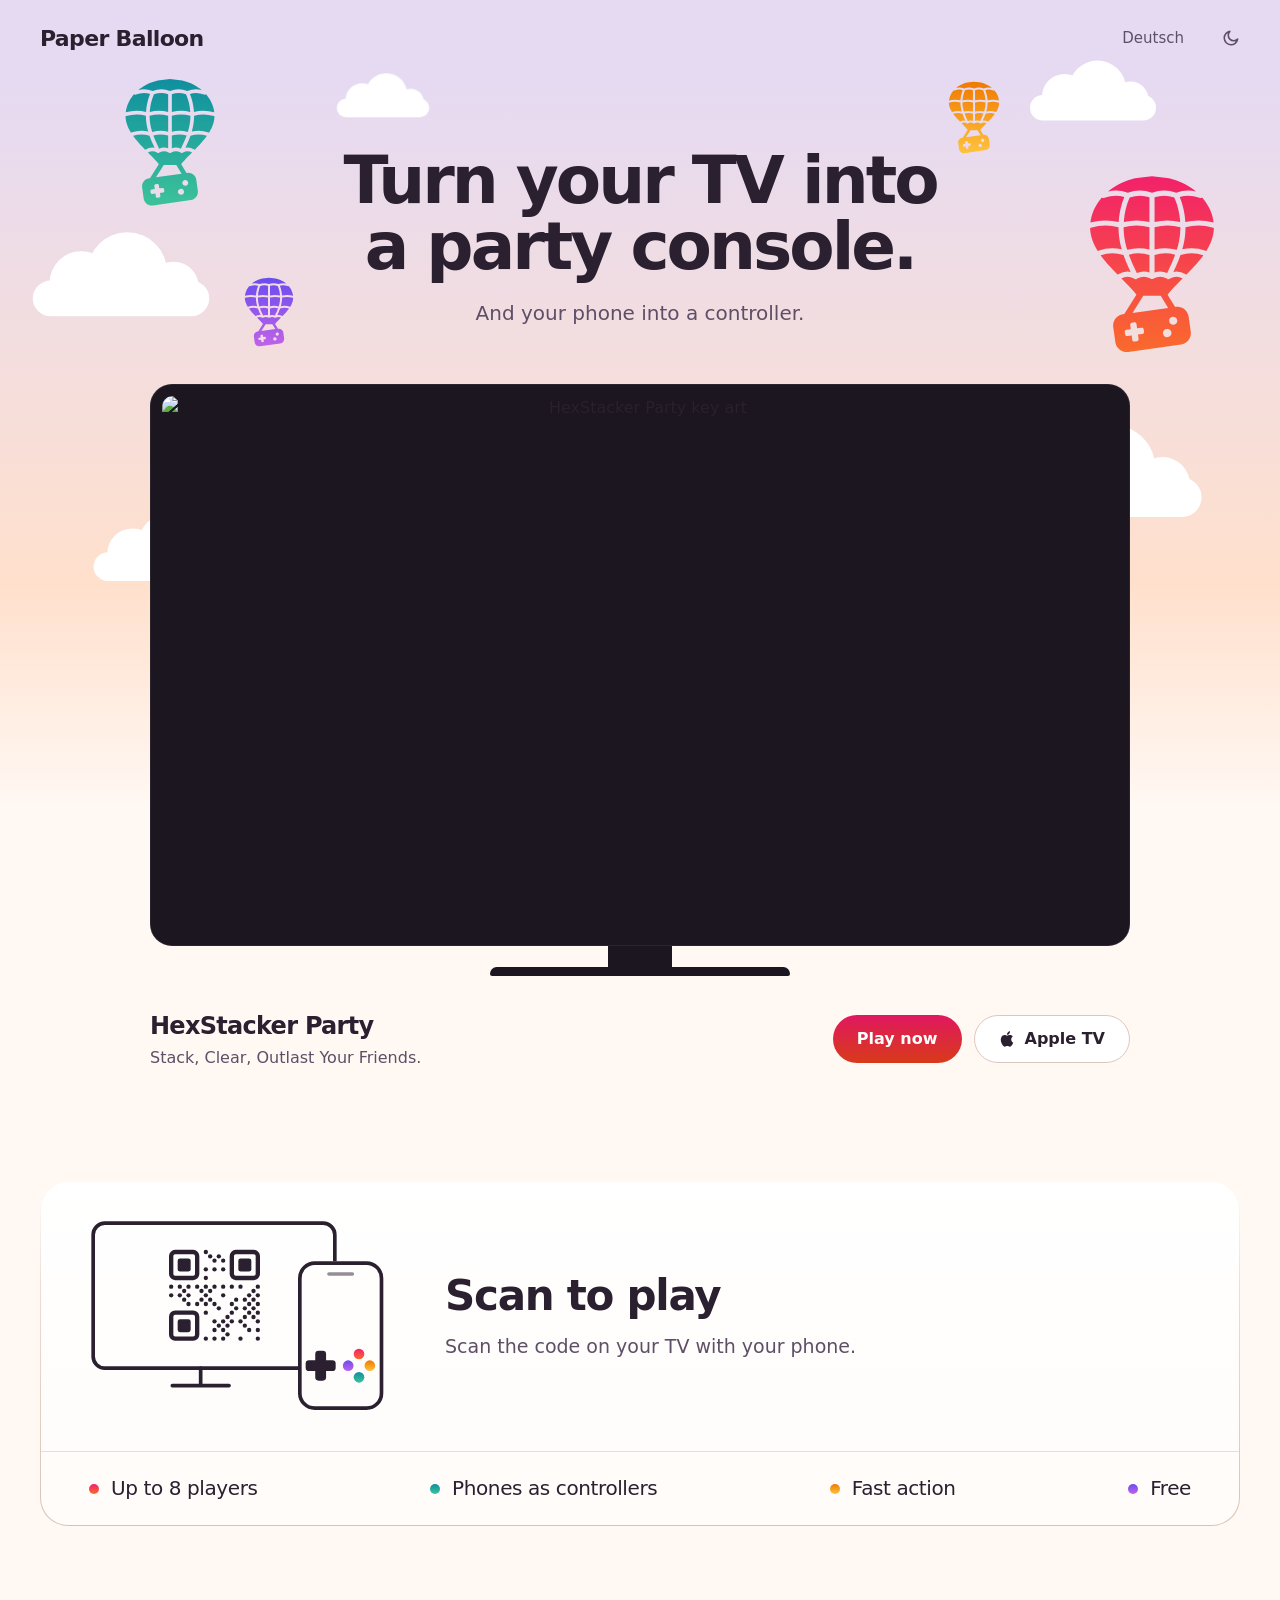
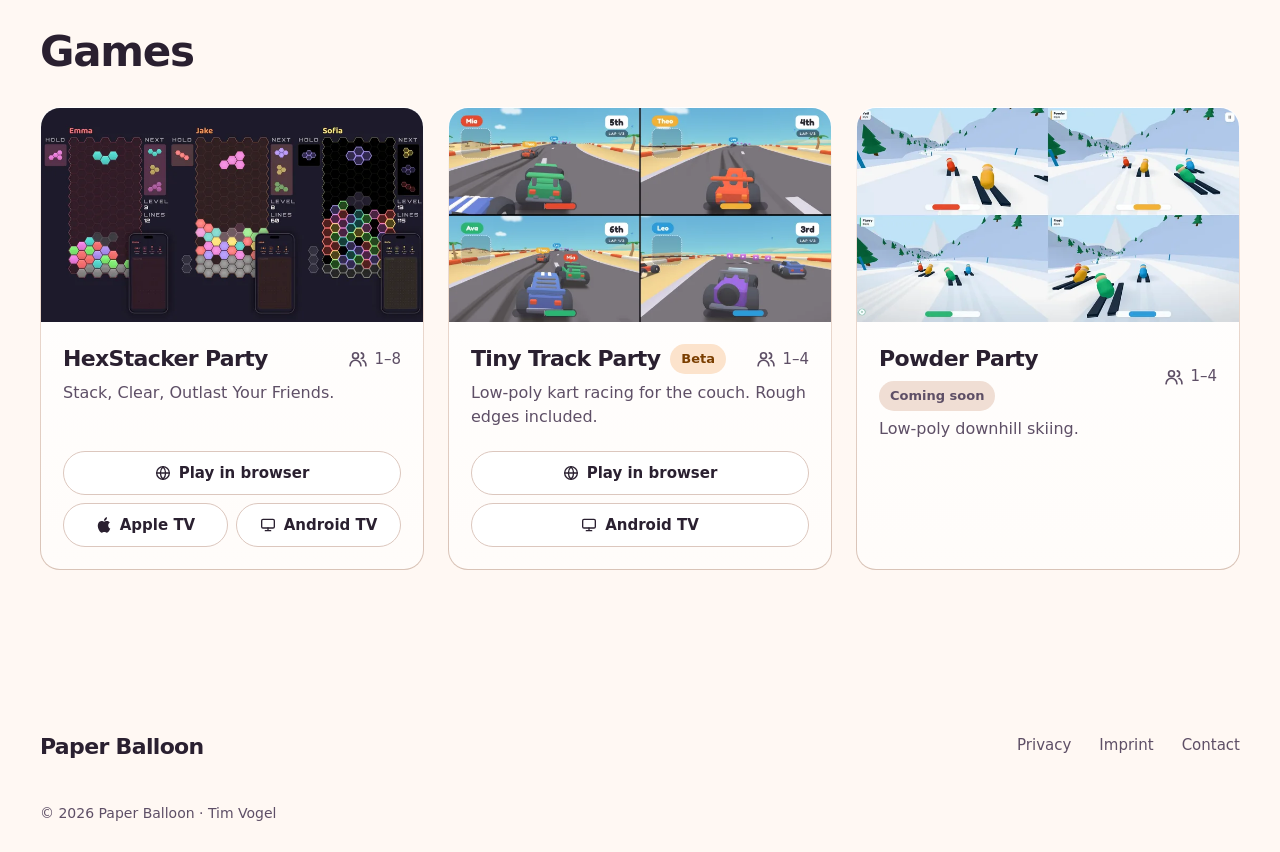
==== commit 5e6491a2: "feat(home): link the TV apps' open tests from the game cards Both Android TV apps are now open tests" ====
--- a/index.html
+++ b/index.html
@@ -11,6 +11,11 @@
   <link rel="alternate" hreflang="en" href="https://paperballoon.games/">
   <link rel="alternate" hreflang="de" href="https://paperballoon.games/de/">
   <link rel="alternate" hreflang="x-default" href="https://paperballoon.games/">
+  <!-- The name Google shows for the site in place of the domain. Google reads
+       it only on the root home page, so /de/ has none. -->
+  <script type="application/ld+json">
+  {"@context": "https://schema.org", "@type": "WebSite", "name": "Paper Balloon", "url": "https://paperballoon.games/"}
+  </script>
   <link rel="icon" href="/favicon.svg?v=6" type="image/svg+xml">
   <link rel="icon" href="/favicon.ico?v=6" sizes="16x16 32x32 48x48">
   <link rel="apple-touch-icon" href="/apple-touch-icon.png?v=6">
@@ -20,10 +25,10 @@
   <meta property="og:url" content="https://paperballoon.games/">
   <meta property="og:image" content="https://paperballoon.games/assets/artwork/hexstacker-16x9-v2.webp">
   <link rel="preload" href="/assets/fonts/outfit-latin-var.woff2" as="font" type="font/woff2" crossorigin>
-  <link rel="stylesheet" href="/assets/theme.css?v=36">
-  <link rel="stylesheet" href="/assets/site.css?v=24">
-  <link rel="stylesheet" href="/assets/home.css?v=70">
-  <script src="/assets/theme.js?v=15"></script>
+  <link rel="stylesheet" href="/assets/theme.css">
+  <link rel="stylesheet" href="/assets/site.css">
+  <link rel="stylesheet" href="/assets/home.css">
+  <script src="/assets/theme.js"></script>
 </head>
 <body>
 
@@ -196,6 +201,7 @@
           <div class="game__acts">
             <a class="btn btn--ghost game__act" href="https://hexstacker.com"><svg viewBox="0 0 24 24" fill="none" stroke="currentColor" stroke-width="2" stroke-linecap="round" stroke-linejoin="round" aria-hidden="true"><circle cx="12" cy="12" r="9.5"/><path d="M2.5 12h19"/><path d="M12 2.5c2.6 2.6 3.9 5.8 3.9 9.5s-1.3 6.9-3.9 9.5c-2.6-2.6-3.9-5.8-3.9-9.5s1.3-6.9 3.9-9.5z"/></svg>Play in browser</a>
             <a class="btn btn--ghost game__act" href="https://apps.apple.com/app/hexstacker-party/id6788876779"><svg viewBox="2.98 1.38 17.18 20.98" fill="currentColor" aria-hidden="true"><path d="M17.05 12.54c-.03-2.55 2.08-3.77 2.17-3.83-1.18-1.73-3.02-1.97-3.68-2-1.56-.16-3.05.92-3.84.92-.79 0-2.02-.9-3.32-.87-1.7.03-3.28.99-4.16 2.52-1.78 3.08-.45 7.63 1.28 10.13.85 1.22 1.85 2.6 3.17 2.55 1.28-.05 1.76-.83 3.3-.83 1.54 0 1.98.83 3.32.8 1.38-.02 2.25-1.24 3.08-2.47.97-1.42 1.37-2.8 1.39-2.87-.03-.01-2.67-1.02-2.71-4.05z"/><path d="M14.51 4.99c.7-.85 1.18-2.03 1.05-3.21-1.01.04-2.24.67-2.97 1.52-.65.75-1.22 1.96-1.07 3.11 1.13.09 2.28-.57 2.99-1.42z"/></svg>Apple TV</a>
+            <a class="btn btn--ghost game__act" href="https://play.google.com/store/apps/details?id=com.couchgames.stacker"><svg viewBox="0 0 24 24" fill="none" stroke="currentColor" stroke-width="2" stroke-linecap="round" stroke-linejoin="round" aria-hidden="true"><rect x="2.5" y="3.5" width="19" height="13" rx="2"/><path d="M12 16.5v4M8 20.5h8"/></svg>Android TV</a>
           </div>
         </li>
 
@@ -210,6 +216,7 @@
           </div>
           <div class="game__acts">
             <a class="btn btn--ghost game__act" href="https://tinytrack.paperballoon.games"><svg viewBox="0 0 24 24" fill="none" stroke="currentColor" stroke-width="2" stroke-linecap="round" stroke-linejoin="round" aria-hidden="true"><circle cx="12" cy="12" r="9.5"/><path d="M2.5 12h19"/><path d="M12 2.5c2.6 2.6 3.9 5.8 3.9 9.5s-1.3 6.9-3.9 9.5c-2.6-2.6-3.9-5.8-3.9-9.5s1.3-6.9 3.9-9.5z"/></svg>Play in browser</a>
+            <a class="btn btn--ghost game__act" href="https://play.google.com/store/apps/details?id=games.paperballoon.tinytrack"><svg viewBox="0 0 24 24" fill="none" stroke="currentColor" stroke-width="2" stroke-linecap="round" stroke-linejoin="round" aria-hidden="true"><rect x="2.5" y="3.5" width="19" height="13" rx="2"/><path d="M12 16.5v4M8 20.5h8"/></svg>Android TV</a>
           </div>
         </li>
 
@@ -247,7 +254,7 @@
     </div>
   </footer>
 
-  <script src="/assets/lang.js?v=4"></script>
-  <script src="/assets/home.js?v=4" defer></script>
+  <script src="/assets/lang.js"></script>
+  <script src="/assets/home.js" defer></script>
 </body>
 </html>
--- a/assets/theme.css
+++ b/assets/theme.css
@@ -15,7 +15,7 @@
      lighter than --sun; the balloon is deepened so it holds on
      the peach sky.
    - --sky-high / --sky-mid / --sky: the sky band, fading into --bg
-     on the home and beta pages; by day lilac over peach with
+     on the home and contact pages; by day lilac over peach with
      --sky-mid the halfway colour, at night three stops with stars
      instead of clouds. The controller app's home screen runs the
      same stops over a shorter height.
@@ -71,6 +71,8 @@
   --sky-high: #E6DAF2;
   --sky: #FFE0CC;
   --sky-mid: color-mix(in srgb, var(--sky-high), var(--sky));
+  /* What only the day shows (clouds, the toggle's moon) and only the night
+     (stars, the toggle's sun). */
   --cloud-display: block;
   --star-display: none;
   /* Cards, outlined (ghost) controls, status tags, home TV */
--- a/assets/site.css
+++ b/assets/site.css
@@ -1,4 +1,4 @@
-/* Shared look of the web pages (home, beta, contact, 404): base type,
+/* Shared look of the web pages (home, contact, 404): base type,
    header, buttons, footer and the band pages' opening. Tokens (--bg,
    --card, …) come from theme.css, linked first; each page adds its
    own stylesheet after this one. The legal
@@ -75,18 +75,12 @@
 .icon-btn:hover { color: var(--on-surface); background: var(--ghost-bg); }
 .icon-btn svg { width: 18px; height: 18px; }
 
-/* Shows the scheme it switches TO: moon in light mode, sun in dark. The
-   visibility rules mirror theme.css's forced/system split; keep in sync. */
+/* Shows the scheme it switches TO: moon in light mode, sun in dark, on
+   theme.css's day and night tokens. */
 .theme-toggle { margin-right: -8px; /* glyph, not tap area, on the content edge */ }
 .theme-toggle svg { width: 19px; height: 19px; }
-.theme-toggle__sun { display: none; }
-.theme-toggle__moon { display: block; }
-@media (prefers-color-scheme: dark) {
-  :root:not([data-theme="light"]) .theme-toggle__sun { display: block; }
-  :root:not([data-theme="light"]) .theme-toggle__moon { display: none; }
-}
-:root[data-theme="dark"] .theme-toggle__sun { display: block; }
-:root[data-theme="dark"] .theme-toggle__moon { display: none; }
+.theme-toggle__sun { display: var(--star-display); }
+.theme-toggle__moon { display: var(--cloud-display); }
 
 /* The theme switch's sunset (theme.js decides when it runs): the new scheme
    spreads from the toggle in a soft-edged circle, from --vt-x/-y to --vt-r,
@@ -168,7 +162,7 @@
 .footer--slim .footer__row { align-items: center; gap: 12px 32px; }
 .footer--slim .footer__links { padding-top: 0; }
 
-/* ---- Sky parts, shared by the pages that open under the dusk (home, beta,
+/* ---- Sky parts, shared by the pages that open under the dusk (home,
    contact; 404 takes only the bare band):
    a .sky band with no header hairline, stars at night, flat white clouds by
    day, and the fleet's balloons. A page carries the symbols (the launcher
@@ -200,8 +194,8 @@
 @keyframes slide { from { transform: translateX(-24px); } to { transform: translateX(24px); } }
 
 
-/* ---- Band pages (beta, contact): a short page under a dusk sky, lilac to
-   peach behind the title and the content's first cards, fading into the
+/* ---- Band pages (contact): a short page under a dusk sky, lilac to
+   peach behind the title and the top of the content, fading into the
    paper by the bottom of the first screen, with two balloons and a cloud: the
    home page's opening in a lighter dose. The sky is the page's, not the
    band's: squeezed into the band alone, it read as a stripe. The flex column
--- a/assets/home.css
+++ b/assets/home.css
@@ -190,9 +190,11 @@
 /* Where a game runs: one ghost pill (.btn--ghost, smaller) per platform in
    the card's footer, each linking to the game there. The sunset stays on the
    hero's one button. Only platforms visitors can open today are listed. */
-/* Side by side where both fit, else one a row (German on a small phone). */
+/* Side by side where they fit, else one a row (German on a small phone). */
 .game__acts { display: flex; flex-wrap: wrap; gap: 8px; padding: 0 22px 22px; }
 .game__act { flex: 1; gap: 8px; min-height: 44px; padding: 0 14px; font-size: 15px; }
+/* Three: the browser on a row of its own, the two TV apps paired below it. */
+.game__act:first-child:nth-last-child(3) { flex-basis: 100%; }
 
 /* Quiet tags, a tint and a word, never a saturated pill; a live game carries none. */
 .tag {
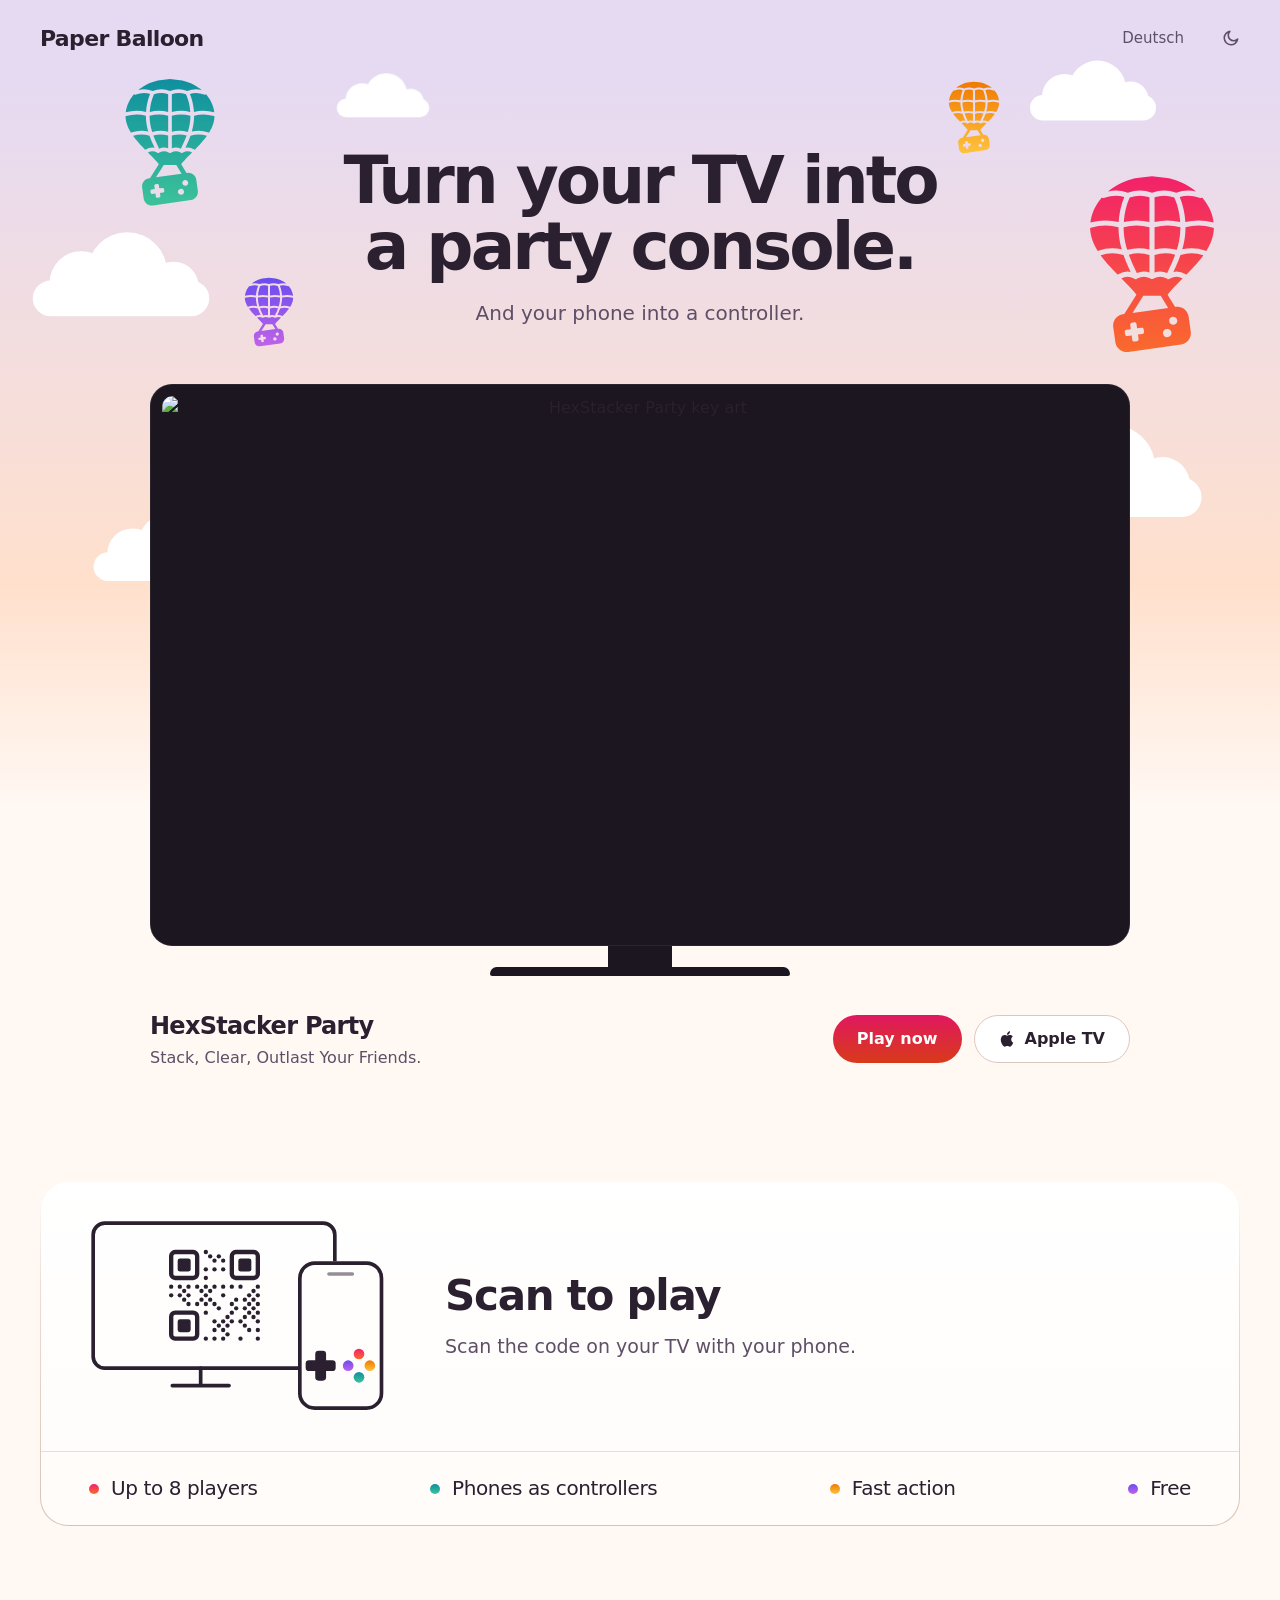
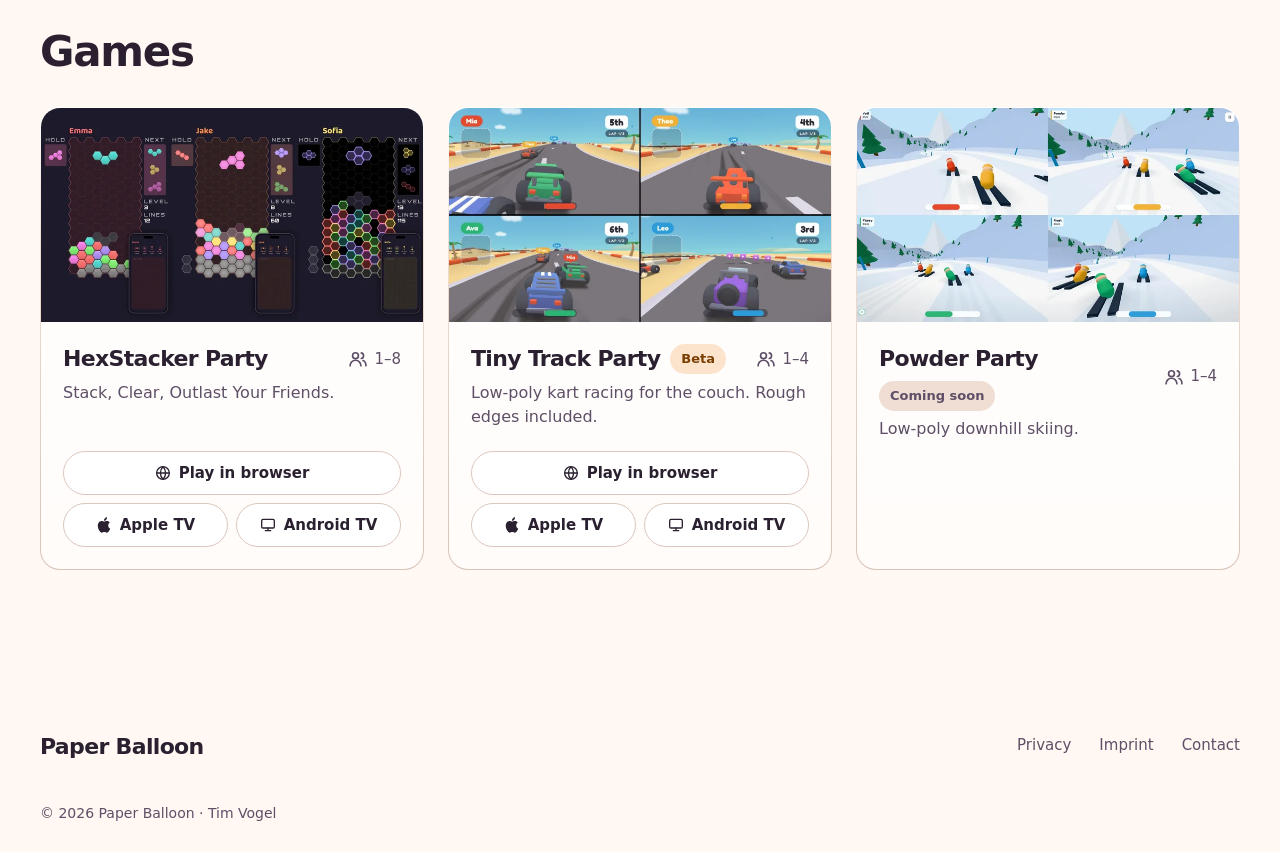
==== commit 6e3b3c43: "feat(home): link Tiny Track's Apple TV beta on TestFlight Tiny Track's tvOS build passed beta review" ====
--- a/index.html
+++ b/index.html
@@ -216,6 +216,7 @@
           </div>
           <div class="game__acts">
             <a class="btn btn--ghost game__act" href="https://tinytrack.paperballoon.games"><svg viewBox="0 0 24 24" fill="none" stroke="currentColor" stroke-width="2" stroke-linecap="round" stroke-linejoin="round" aria-hidden="true"><circle cx="12" cy="12" r="9.5"/><path d="M2.5 12h19"/><path d="M12 2.5c2.6 2.6 3.9 5.8 3.9 9.5s-1.3 6.9-3.9 9.5c-2.6-2.6-3.9-5.8-3.9-9.5s1.3-6.9 3.9-9.5z"/></svg>Play in browser</a>
+            <a class="btn btn--ghost game__act" href="https://testflight.apple.com/join/j9nqeStv"><svg viewBox="2.98 1.38 17.18 20.98" fill="currentColor" aria-hidden="true"><path d="M17.05 12.54c-.03-2.55 2.08-3.77 2.17-3.83-1.18-1.73-3.02-1.97-3.68-2-1.56-.16-3.05.92-3.84.92-.79 0-2.02-.9-3.32-.87-1.7.03-3.28.99-4.16 2.52-1.78 3.08-.45 7.63 1.28 10.13.85 1.22 1.85 2.6 3.17 2.55 1.28-.05 1.76-.83 3.3-.83 1.54 0 1.98.83 3.32.8 1.38-.02 2.25-1.24 3.08-2.47.97-1.42 1.37-2.8 1.39-2.87-.03-.01-2.67-1.02-2.71-4.05z"/><path d="M14.51 4.99c.7-.85 1.18-2.03 1.05-3.21-1.01.04-2.24.67-2.97 1.52-.65.75-1.22 1.96-1.07 3.11 1.13.09 2.28-.57 2.99-1.42z"/></svg>Apple TV</a>
             <a class="btn btn--ghost game__act" href="https://play.google.com/store/apps/details?id=games.paperballoon.tinytrack"><svg viewBox="0 0 24 24" fill="none" stroke="currentColor" stroke-width="2" stroke-linecap="round" stroke-linejoin="round" aria-hidden="true"><rect x="2.5" y="3.5" width="19" height="13" rx="2"/><path d="M12 16.5v4M8 20.5h8"/></svg>Android TV</a>
           </div>
         </li>
